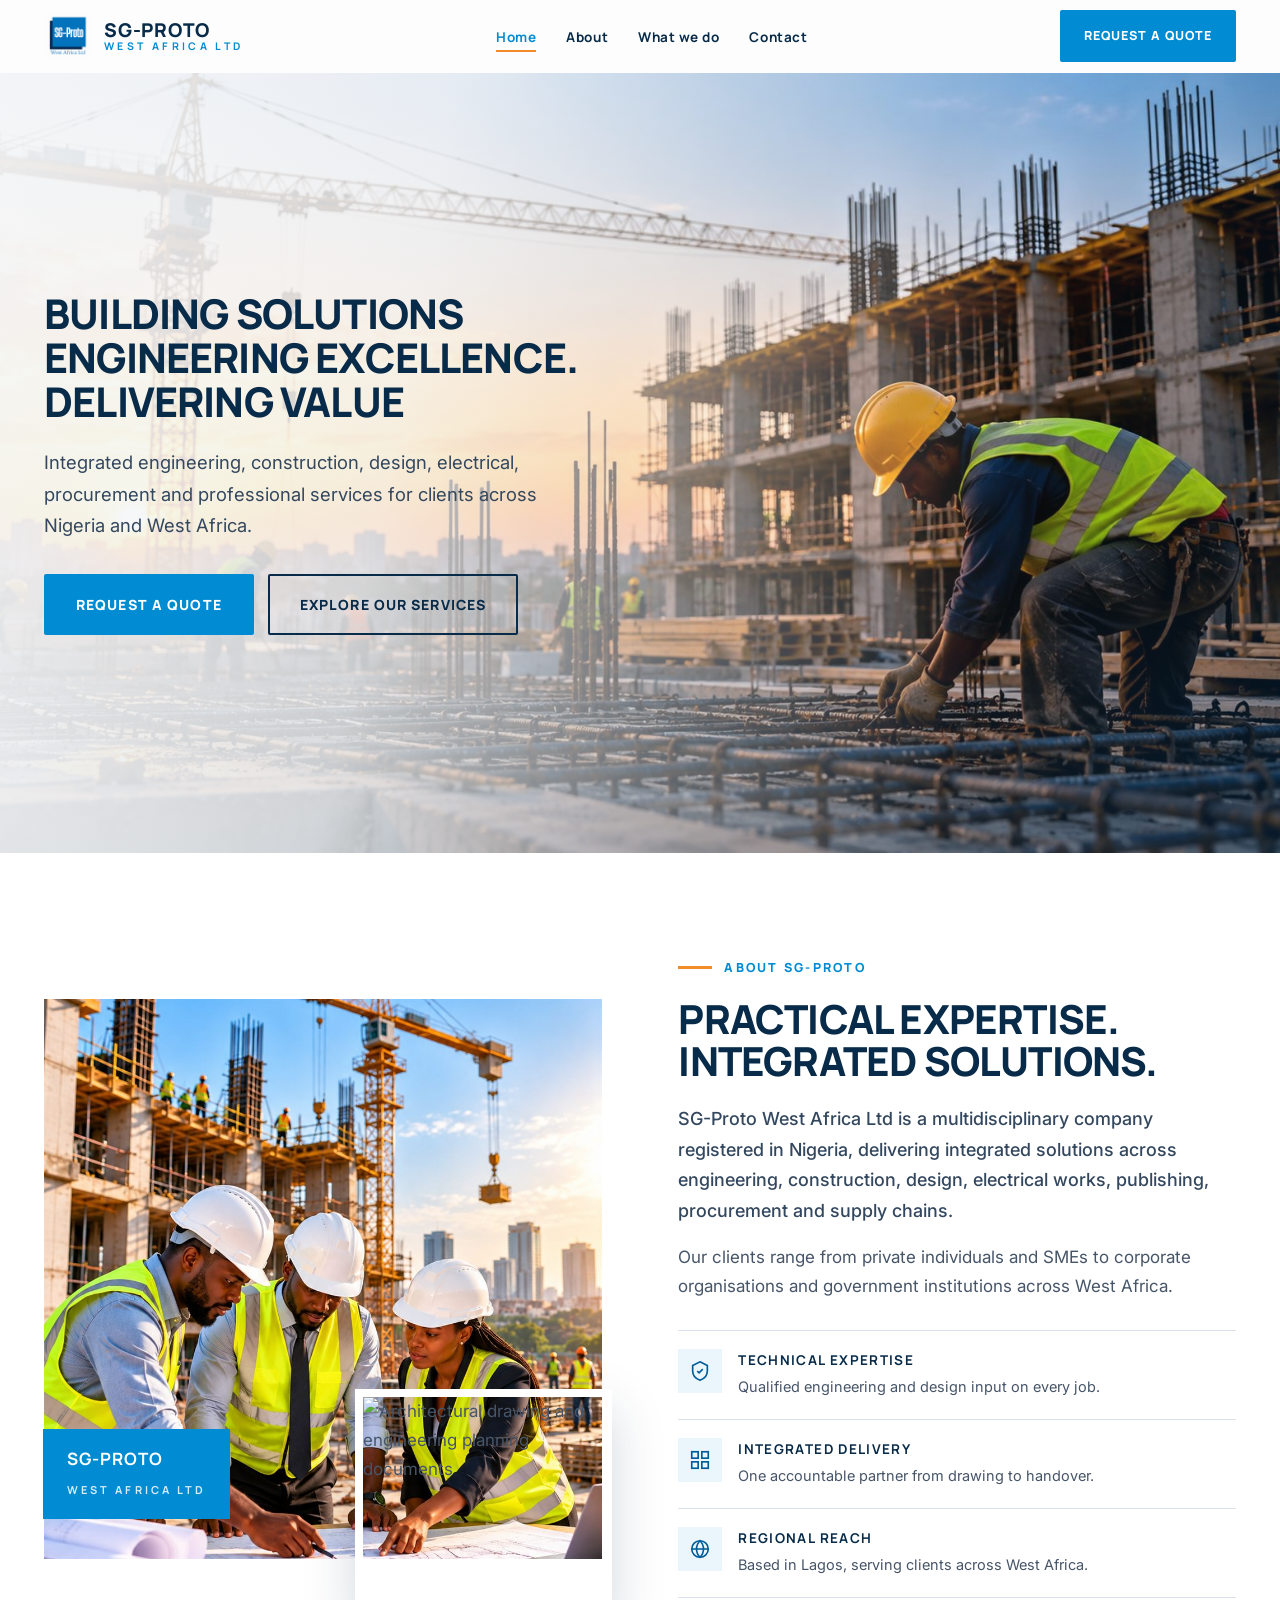
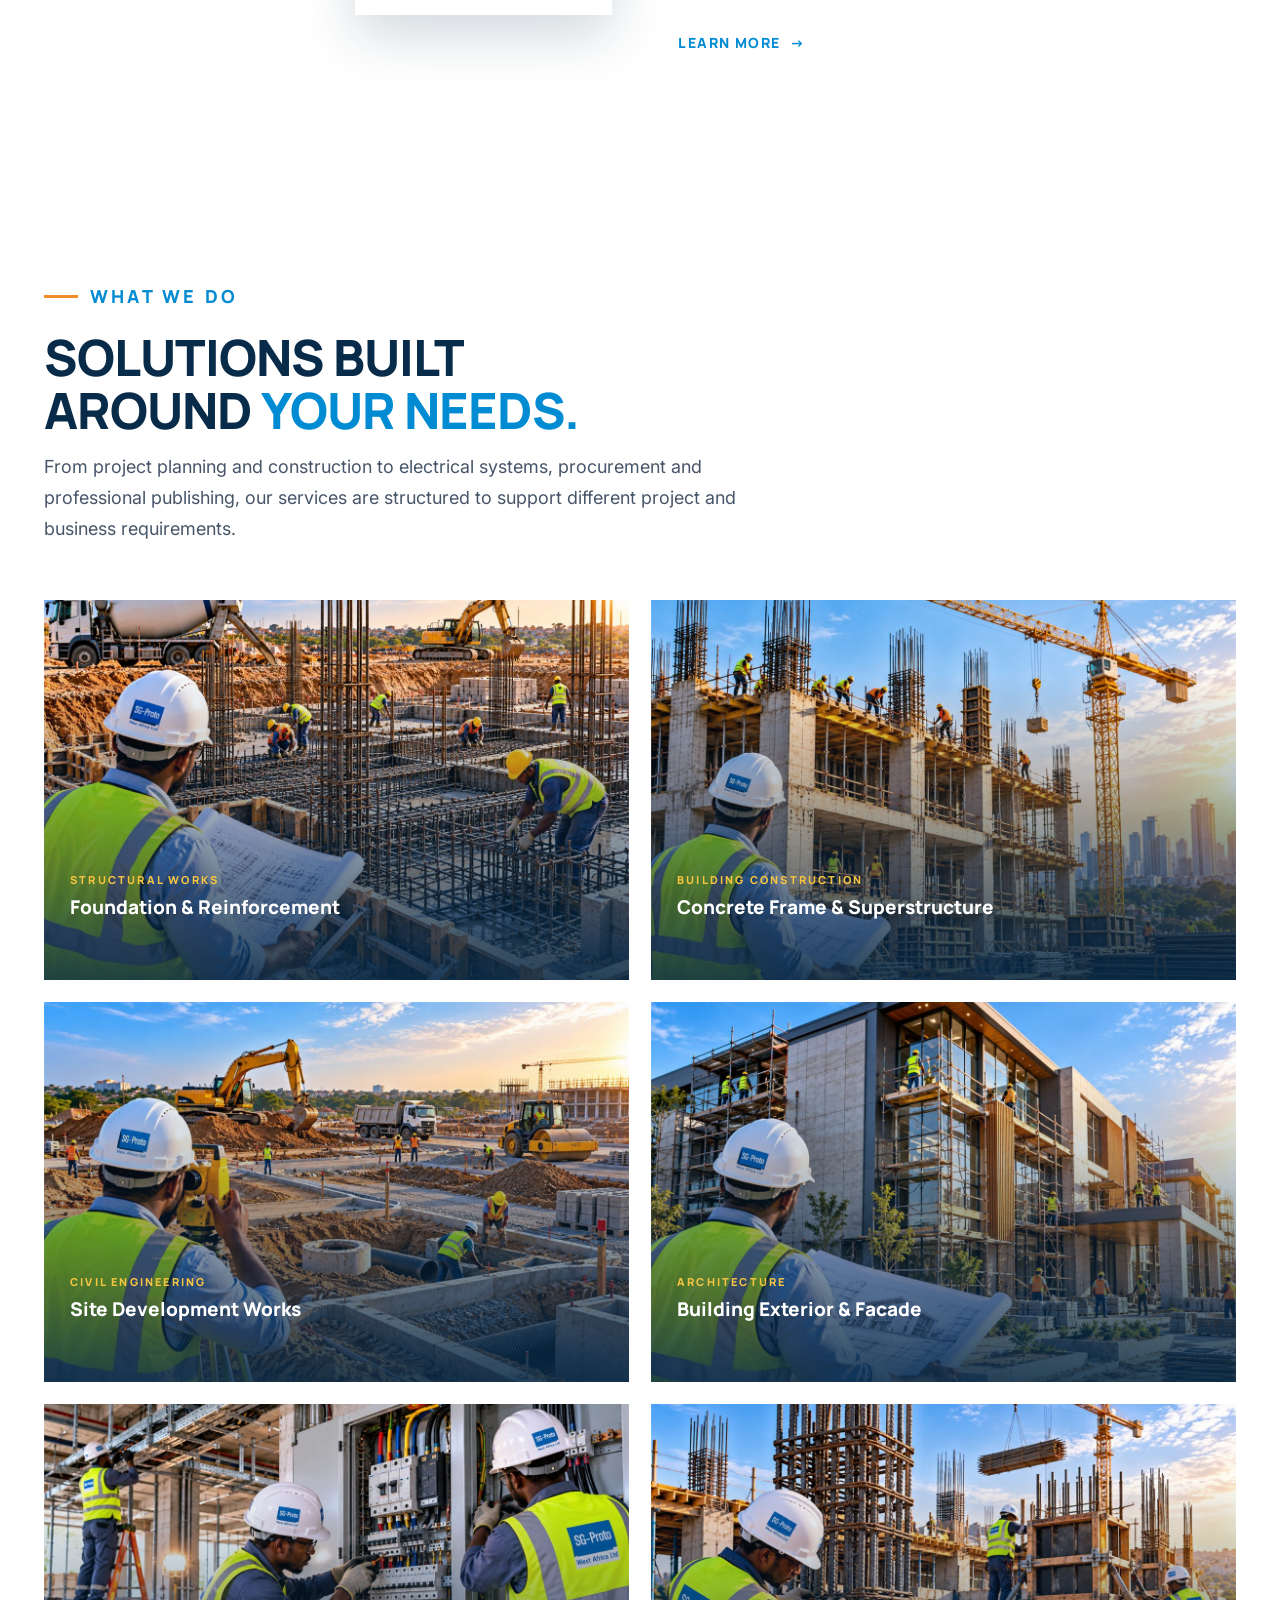
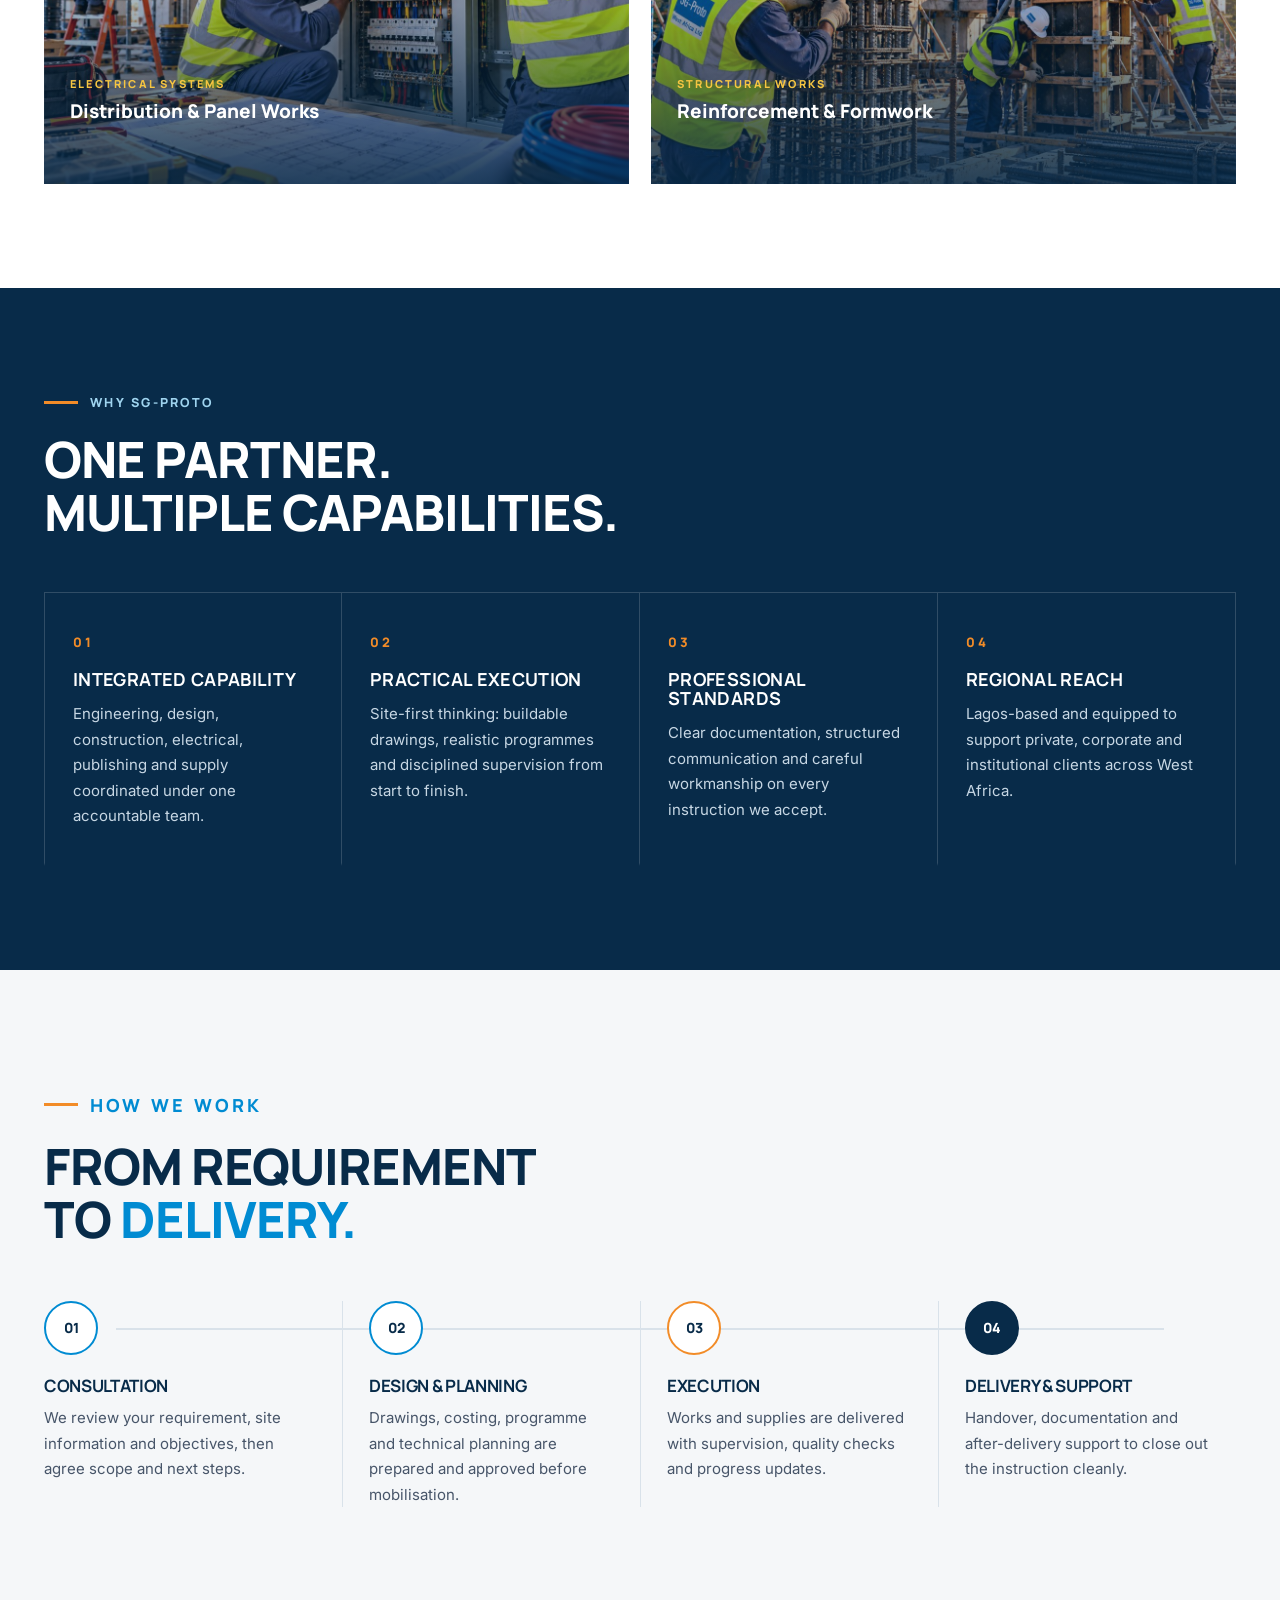
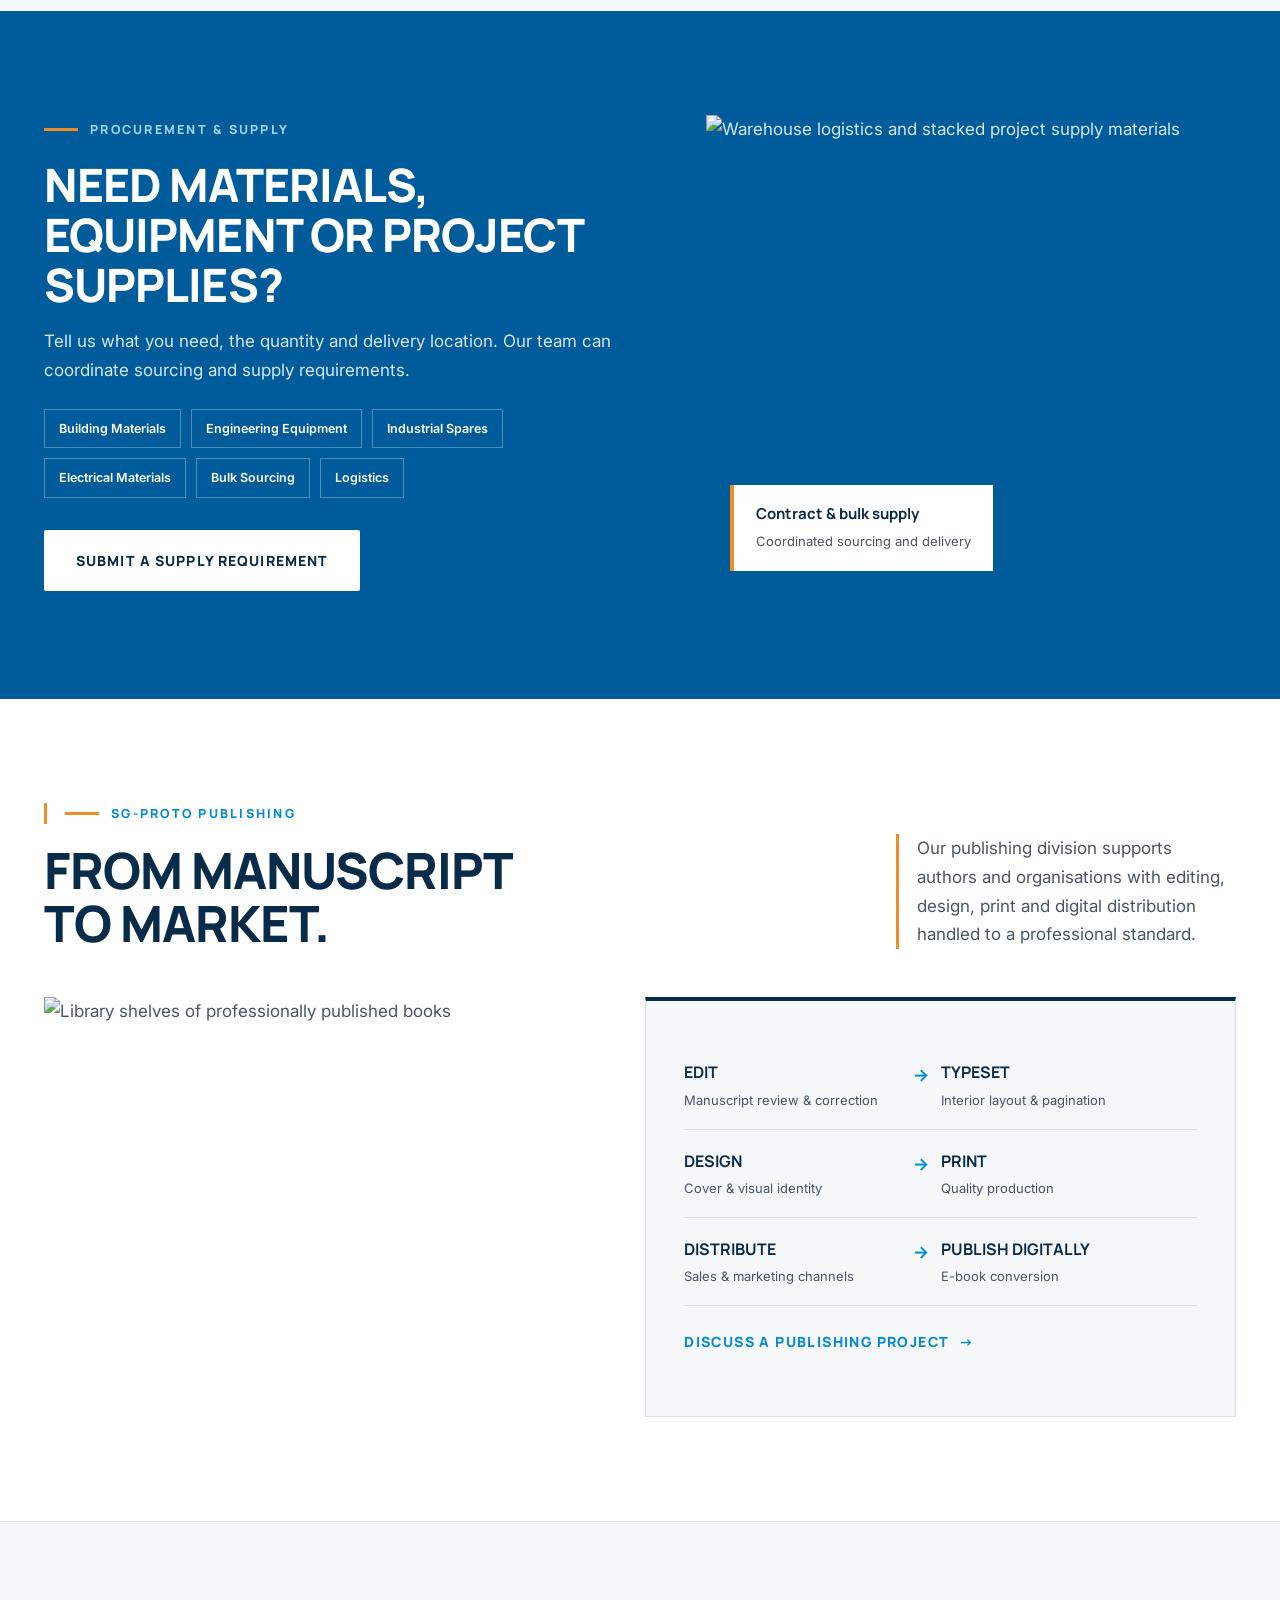
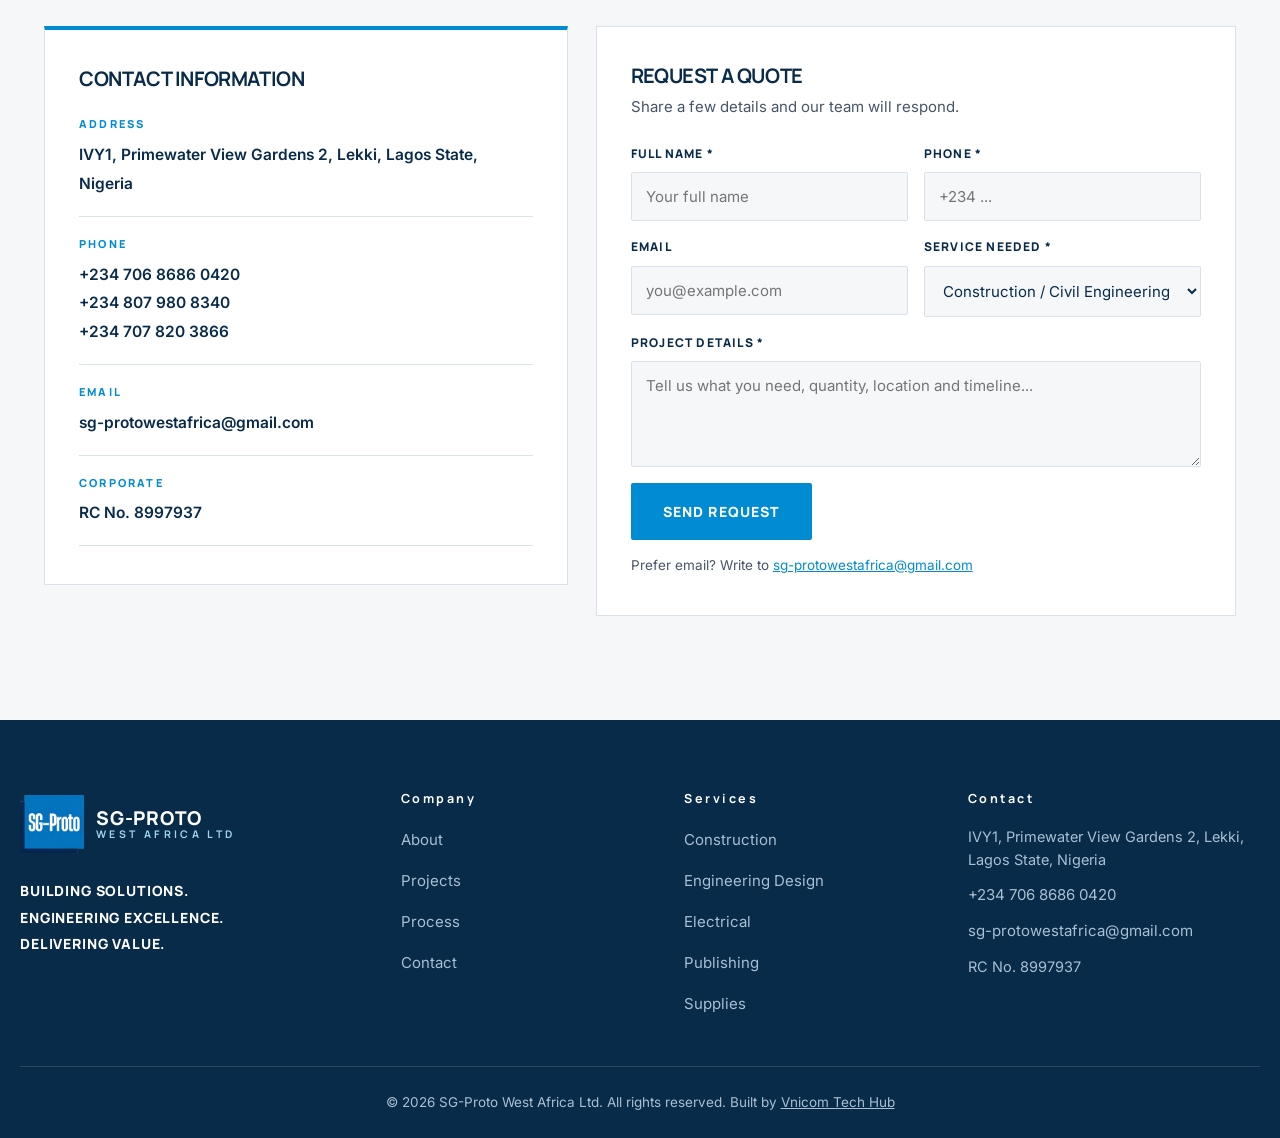
==== index.html @ 67d1aa9d "Initial commit: SG-Proto West Africa Ltd corporate site Static single-page site (HTML/CSS/JS, no bui" ====
<!DOCTYPE html>
<html lang="en">
<head>
<meta charset="UTF-8">
<meta name="viewport" content="width=device-width, initial-scale=1.0">
<title>SG-Proto West Africa Ltd | Engineering, Construction & Procurement</title>
<meta name="description" content="SG-Proto West Africa Ltd — Integrated engineering, construction, design, electrical, procurement and professional services for clients across Nigeria and West Africa.">
<meta name="keywords" content="civil engineering company Lagos, construction company Lagos, building construction Nigeria, engineering services Nigeria, architectural design Lagos, structural design Nigeria, electrical installation Lagos, procurement services Nigeria">
<meta property="og:title" content="SG-Proto West Africa Ltd | Building Solutions. Engineering Excellence.">
<meta property="og:description" content="Integrated engineering, construction, design, electrical, procurement and professional services across Nigeria and West Africa.">
<meta property="og:type" content="website">
<link rel="preload" as="image" href="image/hero.jpg" fetchpriority="high">
<link rel="preconnect" href="https://fonts.googleapis.com">
<link rel="preconnect" href="https://fonts.gstatic.com" crossorigin>
<link href="https://fonts.googleapis.com/css2?family=Manrope:wght@500;600;700;800&family=Inter:wght@400;500;600&display=swap" rel="stylesheet">
<link rel="stylesheet" href="styles.css">
<link rel="icon" type="image/svg+xml" href="data:image/svg+xml,%3Csvg xmlns='http://www.w3.org/2000/svg' viewBox='0 0 32 32'%3E%3Crect width='32' height='32' fill='%23008BD2'/%3E%3Ctext x='16' y='22' font-family='Arial' font-weight='800' font-size='14' fill='white' text-anchor='middle'%3ESG%3C/text%3E%3C/svg%3E">
</head>
<body>
<header class="site-header" id="siteHeader">
<div class="container header-inner">
    <a href="#home" class="brand" aria-label="SG-Proto West Africa Ltd home">
        <span class="brand-mark" aria-hidden="true">
            <img src="image/logo.png" alt="" width="180" height="48">
        </span>

    <span class="brand-text">
        <strong>SG-PROTO</strong>
        <em>WEST AFRICA LTD</em>
    </span>
    </a>

<nav class="main-nav" aria-label="Primary navigation">
    <ul>
        <li><a href="#home" class="nav-link is-active">Home</a></li>
        <li><a href="#about" class="nav-link">About</a></li>
        <!-- <li><a href="#services" class="nav-link">What we do</a></li> -->
        <li><a href="#projects" class="nav-link">What we do</a></li>
        <li><a href="#contact" class="nav-link">Contact</a></li>
    </ul>
</nav>

<div class="header-actions">
    <a href="#contact" class="btn btn-primary btn-sm header-quote" data-open-quote>Request a Quote
    </a>
    <button class="nav-toggle" id="navToggle" aria-expanded="false" aria-controls="mobileMenu" aria-label="Open menu">
        <span></span>
        <span></span>
        <span></span>
    </button>
</div>
    </div>

<div class="mobile-menu" id="mobileMenu" hidden><nav aria-label="Mobile navigation">
    <ul>
        <li><a href="#home">Home</a></li>
        <li><a href="#about">About</a></li>
        <li><a href="#services">Services</a></li>
        <li><a href="#projects">Projects</a></li>
        <li><a href="#process">Our Process</a></li>
        <li><a href="#publishing">Publications</a></li>
        <li><a href="#contact">Contact</a></li>
    </ul>
        <a href="#contact" class="btn btn-primary btn-block" data-open-quote>Request a Quote</a>
    </nav>
</div>
</header>
<main id="main">

<!-- HERO -->
<section class="hero" id="home" aria-label="Introduction">
<div class="hero-media">
<img src="image/hero.jpg" alt="Construction workers in high-visibility vests and hard hats laying steel reinforcement on a concrete slab, with a tower crane and multi-storey concrete frame behind them at sunset" width="1672" height="941" decoding="async" fetchpriority="high">
<div class="hero-overlay" aria-hidden="true"></div>
</div>
<div class="hero-grid">
<div class="hero-content">
<div class="container-narrow">

<h1>BUILDING SOLUTIONS<br>ENGINEERING EXCELLENCE. <br>DELIVERING VALUE</h1>
<p class="lead">Integrated engineering, construction, design, electrical, procurement and professional services for clients across Nigeria and West Africa.</p>
<div class="hero-btns"><a href="#contact" class="btn btn-primary" data-open-quote>Request a Quote</a><a href="#services" class="btn btn-outline">Explore Our Services</a></div>
</div>
    </div>
</div>
</section>
<!-- ABOUT -->
<section class="section about" id="about"><div class="container about-grid">
    <div class="about-media reveal">
        <div class="about-img-main">
            <img src="image/about.jpg" alt="SG-Proto site engineers in high-visibility vests and hard hats reviewing architectural drawings at a construction site, with a tower crane and concrete frame behind them" width="1000" height="1000" loading="lazy" decoding="async"></div>

            <div class="about-badge">
                <strong>SG-PROTO</strong>
                <span>WEST AFRICA LTD</span>
            </div>

            <div class="about-img-sub">
                <img src="https://images.unsplash.com/photo-1503387762-592deb58ef4e?q=80&w=800&auto=format&fit=crop" alt="Architectural drawing and engineering planning documents" loading="lazy"></div>
</div>
<div class="about-copy reveal"><p class="eyebrow"><span class="eyebrow-tick"></span>ABOUT SG-PROTO</p>
<h2>PRACTICAL EXPERTISE.<br>INTEGRATED SOLUTIONS.</h2>
<p class="about-lead">SG-Proto West Africa Ltd is a multidisciplinary company registered in Nigeria, delivering integrated solutions across engineering, construction, design, electrical works, publishing, procurement and supply chains.</p>
<p>Our clients range from private individuals and SMEs to corporate organisations and government institutions across West Africa.</p>
<div class="about-feats">
<div class="feat"><span class="feat-icon" aria-hidden="true">
    <svg viewBox="0 0 24 24" width="22" height="22" fill="none" stroke="currentColor" stroke-width="1.8"><path d="M12 2l8 4v6c0 5-3.5 8.5-8 10-4.5-1.5-8-5-8-10V6l8-4z"/><path d="M9 12l2 2 4-4"/></svg></span><div><strong>Technical Expertise</strong><span>Qualified engineering and design input on every job.</span></div></div>
<div class="feat"><span class="feat-icon" aria-hidden="true"><svg viewBox="0 0 24 24" width="22" height="22" fill="none" stroke="currentColor" stroke-width="1.8"><rect x="3" y="3" width="7" height="7"/><rect x="14" y="3" width="7" height="7"/><rect x="3" y="14" width="7" height="7"/><rect x="14" y="14" width="7" height="7"/></svg></span><div><strong>Integrated Delivery</strong><span>One accountable partner from drawing to handover.</span></div></div>
<div class="feat"><span class="feat-icon" aria-hidden="true"><svg viewBox="0 0 24 24" width="22" height="22" fill="none" stroke="currentColor" stroke-width="1.8"><circle cx="12" cy="12" r="9"/><path d="M3 12h18M12 3c2.5 2.5 3.8 5.6 3.8 9S14.5 18.5 12 21c-2.5-2.5-3.8-5.6-3.8-9S9.5 5.5 12 3z"/></svg></span><div><strong>Regional Reach</strong><span>Based in Lagos, serving clients across West Africa.</span></div></div>
</div>
<a href="#process" class="text-link">Learn more <span aria-hidden="true">&rarr;</span></a>
</div></div></section>
<!-- SERVICES -->
<!-- <section class="section services" id="services"><div class="container">
<div class="sec-head reveal"><p class="eyebrow"><span class="eyebrow-tick"></span>WHAT WE DO</p>
<h2>SOLUTIONS BUILT<br>AROUND <span>YOUR NEEDS.</span></h2>
<p>From project planning and construction to electrical systems, procurement and professional publishing, our services are structured to support different project and business requirements.</p></div>
<div class="svc-grid">
<article class="svc svc-hero reveal"><div class="svc-hero-img"><img src="https://images.unsplash.com/photo-1590725175785-d4d0cdb7f3a5?q=80&w=1400&auto=format&fit=crop" alt="Reinforced foundation and structural concrete works" loading="lazy"><span class="svc-tag">Core Capability</span></div>
<div class="svc-hero-body"><p class="svc-num">01</p><h3>Civil Engineering &amp; Building Construction</h3>
<p>Roadworks, drainage, site development, renovation, remodelling, structural works, soil testing and end-to-end project management.</p>
<ul class="svc-list"><li>Roadworks &amp; Drainage</li><li>Site Development</li><li>Renovation &amp; Remodelling</li><li>Structural Works</li><li>Soil Testing</li><li>Project Management</li></ul>
<a href="#contact" class="text-link" data-open-quote>Discuss a project <span aria-hidden="true">&rarr;</span></a></div></article>
<article class="svc reveal"><p class="svc-num">02</p><h3>Architectural &amp; Engineering Design</h3><p>Architectural drawings, 3D modelling, structural design, BOQs, cost estimation, feasibility studies and supervision.</p><ul class="svc-list"><li>Architectural Drawings</li><li>3D Modelling</li><li>Structural Design &amp; BOQ</li><li>Feasibility &amp; Supervision</li></ul></article>
<article class="svc svc-img reveal"><img src="https://images.unsplash.com/photo-1621905251189-08b45d6a269e?q=80&w=900&auto=format&fit=crop" alt="Electrician installing a distribution panel" loading="lazy"><div class="svc-img-body"><p class="svc-num">03</p><h3>Electrical Installations</h3><p>Residential &amp; commercial wiring, power distribution, panels, maintenance, solar and alternative energy.</p></div></article>
<article class="svc svc-blue reveal"><p class="svc-num">04</p><h3>Book Publishing &amp; Marketing</h3><p>Editing, typesetting, cover design, printing, distribution, marketing and digital / e-book conversion.</p><a href="#publishing" class="text-link light">See publishing <span aria-hidden="true">&rarr;</span></a></article>
<article class="svc reveal"><p class="svc-num">05</p><h3>General Supplies &amp; Merchant Services</h3><p>Building materials, engineering equipment, industrial spares, electrical and office supplies, furniture and bulk contract sourcing with logistics.</p><a href="#supply" class="text-link" data-open-supply>Submit a requirement <span aria-hidden="true">&rarr;</span></a></article>
</div></div></section> -->
<!-- PROJECTS -->
<section class="section projects" id="projects"><div class="container">
<div class="sec-head reveal"><p class="eyebrow"><span class="eyebrow-tick"></span>WHAT WE DO</p>
<h2>SOLUTIONS BUILT<br>AROUND <span>YOUR NEEDS.</span></h2>
<p>From project planning and construction to electrical systems, procurement and professional publishing, our services are structured to support different project and business requirements.</p></div>
<!-- <div class="filters reveal" role="tablist" aria-label="Filter projects">
<button class="filter is-active" data-filter="all" role="tab" aria-selected="true">All</button>
<button class="filter" data-filter="construction" role="tab" aria-selected="false">Construction</button>
<button class="filter" data-filter="civil" role="tab" aria-selected="false">Civil Engineering</button>
<button class="filter" data-filter="structural" role="tab" aria-selected="false">Structural</button>
<button class="filter" data-filter="architecture" role="tab" aria-selected="false">Architecture</button>
<button class="filter" data-filter="electrical" role="tab" aria-selected="false">Electrical</button>
</div> -->
<div class="proj-grid" id="projGrid">
<article class="proj reveal" data-cat="structural construction"><img src="image/foundation.jpg" alt="Foundation reinforcement steel works" width="1200" height="900" loading="lazy" decoding="async"><div class="proj-cap"><span>Structural Works</span><strong>Foundation &amp; Reinforcement</strong><em class="proj-view">View project &rarr;</em></div></article>
<article class="proj reveal" data-cat="construction civil"><img src="image/build.jpg" alt="Tower crane over concrete building frame" width="1200" height="900" loading="lazy" decoding="async"><div class="proj-cap"><span>Building Construction</span><strong>Concrete Frame &amp; Superstructure</strong><em class="proj-view">View project &rarr;</em></div></article>
<article class="proj reveal" data-cat="civil construction"><img src="image/CIVIL.jpg" alt="Engineers reviewing civil works on site" width="1200" height="900" loading="lazy" decoding="async"><div class="proj-cap"><span>Civil Engineering</span><strong>Site Development Works</strong><em class="proj-view">View project &rarr;</em></div></article>
<article class="proj reveal" data-cat="architecture"><img src="image/exterior.jpg" alt="Modern architectural building exterior" width="1200" height="900" loading="lazy" decoding="async"><div class="proj-cap"><span>Architecture</span><strong>Building Exterior &amp; Facade</strong><em class="proj-view">View project &rarr;</em></div></article>
<article class="proj reveal" data-cat="electrical"><img src="image/elect.jpg" alt="Electrical panel installation works" width="1200" height="900" loading="lazy" decoding="async"><div class="proj-cap"><span>Electrical Systems</span><strong>Distribution &amp; Panel Works</strong><em class="proj-view">View project &rarr;</em></div></article>
<article class="proj reveal" data-cat="structural civil"><img src="image/rebar.jpg" alt="Structural steel and formwork detail" width="1200" height="900" loading="lazy" decoding="async"><div class="proj-cap"><span>Structural Works</span><strong>Reinforcement &amp; Formwork</strong><em class="proj-view">View project &rarr;</em></div></article>
</div></div></section>
<!-- FEATURED -->
<!-- <section class="featured" aria-label="Featured project"><img class="featured-bg" src="https://images.unsplash.com/photo-1503387762-592deb58ef4e?q=80&w=2000&auto=format&fit=crop" alt="Featured construction and structural works" loading="lazy">
<div class="featured-shade" aria-hidden="true"></div>
<div class="container featured-inner reveal"><p class="eyebrow on-dark"><span class="eyebrow-tick"></span>FEATURED PROJECT</p>
<h2>CONSTRUCTION &amp;<br>STRUCTURAL WORKS</h2>
<div class="featured-specs"><div><span>Project Type</span><strong>Construction</strong></div><div><span>Service</span><strong>Structural Works</strong></div><div><span>Delivery</span><strong>Design to Handover</strong></div></div>
<a href="#contact" class="btn btn-light" data-open-quote>View Project</a></div>
</section> -->
<!-- WHY -->
<section class="section why"><div class="container"><div class="why-head reveal"><p class="eyebrow on-dark"><span class="eyebrow-tick"></span>WHY SG-PROTO</p><h2>ONE PARTNER.<br>MULTIPLE CAPABILITIES.</h2></div>
<div class="why-grid">
<div class="why-block reveal"><span class="why-num">01</span><h3>Integrated Capability</h3><p>Engineering, design, construction, electrical, publishing and supply coordinated under one accountable team.</p></div>
<div class="why-block reveal"><span class="why-num">02</span><h3>Practical Execution</h3><p>Site-first thinking: buildable drawings, realistic programmes and disciplined supervision from start to finish.</p></div>
<div class="why-block reveal"><span class="why-num">03</span><h3>Professional Standards</h3><p>Clear documentation, structured communication and careful workmanship on every instruction we accept.</p></div>
<div class="why-block reveal"><span class="why-num">04</span><h3>Regional Reach</h3><p>Lagos-based and equipped to support private, corporate and institutional clients across West Africa.</p></div>
</div></div></section>
<!-- PROCESS -->
<section class="section process" id="process"><div class="container">
<div class="sec-head reveal"><p class="eyebrow"><span class="eyebrow-tick"></span>HOW WE WORK</p><h2>FROM REQUIREMENT<br>TO <span>DELIVERY.</span></h2></div>
<ol class="steps">
<li class="step reveal"><span class="step-dot">01</span><div><h3>Consultation</h3><p>We review your requirement, site information and objectives, then agree scope and next steps.</p></div></li>
<li class="step reveal"><span class="step-dot">02</span><div><h3>Design &amp; Planning</h3><p>Drawings, costing, programme and technical planning are prepared and approved before mobilisation.</p></div></li>
<li class="step reveal"><span class="step-dot">03</span><div><h3>Execution</h3><p>Works and supplies are delivered with supervision, quality checks and progress updates.</p></div></li>
<li class="step reveal"><span class="step-dot">04</span><div><h3>Delivery &amp; Support</h3><p>Handover, documentation and after-delivery support to close out the instruction cleanly.</p></div></li>
</ol></div></section>
<!-- SUPPLY -->
<section class="section supply" id="supply"><div class="container supply-grid">
<div class="supply-copy reveal"><p class="eyebrow on-dark"><span class="eyebrow-tick"></span>PROCUREMENT &amp; SUPPLY</p>
<h2>NEED MATERIALS, EQUIPMENT OR PROJECT SUPPLIES?</h2>
<p>Tell us what you need, the quantity and delivery location. Our team can coordinate sourcing and supply requirements.</p>
<ul class="supply-tags"><li>Building Materials</li><li>Engineering Equipment</li><li>Industrial Spares</li><li>Electrical Materials</li><li>Bulk Sourcing</li><li>Logistics</li></ul>
<a href="#contact" class="btn btn-light" data-open-supply>Submit a Supply Requirement</a></div>
<div class="supply-media reveal"><img src="https://images.unsplash.com/photo-1586528116311-ad8dd3c8310d?q=80&w=1000&auto=format&fit=crop" alt="Warehouse logistics and stacked project supply materials" loading="lazy"><div class="supply-note"><strong>Contract &amp; bulk supply</strong><span>Coordinated sourcing and delivery</span></div></div>
</div></section>
<!-- PUBLISHING -->
<section class="section publishing" id="publishing"><div class="container">
<div class="pub-head reveal"><div><p class="eyebrow"><span class="eyebrow-tick"></span>SG-PROTO PUBLISHING</p><h2>FROM MANUSCRIPT<br>TO MARKET.</h2></div>
<p>Our publishing division supports authors and organisations with editing, design, print and digital distribution handled to a professional standard.</p></div>
<div class="pub-grid">
<div class="pub-media reveal"><img src="https://images.unsplash.com/photo-1481627834876-b7833e8f5570?q=80&w=1000&auto=format&fit=crop" alt="Library shelves of professionally published books" loading="lazy"></div>
<div class="pub-flow reveal"><ol>
<li><strong>Edit</strong><span>Manuscript review &amp; correction</span></li>
<li><strong>Typeset</strong><span>Interior layout &amp; pagination</span></li>
<li><strong>Design</strong><span>Cover &amp; visual identity</span></li>
<li><strong>Print</strong><span>Quality production</span></li>
<li><strong>Distribute</strong><span>Sales &amp; marketing channels</span></li>
<li><strong>Publish Digitally</strong><span>E-book conversion</span></li>
</ol>
<a href="#contact" class="text-link" data-open-quote>Discuss a publishing project <span aria-hidden="true">&rarr;</span></a></div>
</div></div></section>
<!-- CTA + CONTACT -->
<section class="section contact" id="contact"><div class="container">
<!-- <div class="cta-panel reveal"><p class="eyebrow"><span class="eyebrow-tick"></span>START THE CONVERSATION</p>
<h2>HAVE A PROJECT<br>IN MIND?</h2>
<p>Let&rsquo;s discuss your requirements and identify the right solution.</p>
<div class="hero-btns"><a href="#quoteForm" class="btn btn-primary" data-open-quote>Request a Quote</a><a href="tel:+23470686860420" class="btn btn-outline">Talk to Us</a></div></div> -->
<div class="contact-grid">
<div class="contact-info reveal"><h3>Contact Information</h3>
<div class="ci"><span>Address</span><strong>IVY1, Primewater View Gardens 2, Lekki, Lagos State, Nigeria</strong></div>
<div class="ci"><span>Phone</span><strong><a href="tel:+23470686860420">+234 706 8686 0420</a><br><a href="tel:+2348079808340">+234 807 980 8340</a><br><a href="tel:+2347078203866">+234 707 820 3866</a></strong></div>
<div class="ci"><span>Email</span><strong><a href="mailto:sg-protowestafrica@gmail.com">sg-protowestafrica@gmail.com</a></strong></div>
<div class="ci"><span>Corporate</span><strong>RC No. 8997937</strong></div>
</div>
<form class="quote-form reveal" id="quoteForm" novalidate>
<h3 id="formTitle">Request a Quote</h3>
<p class="form-sub" id="formSub">Share a few details and our team will respond.</p>
<div class="frow"><div class="field"><label for="fName">Full name *</label><input id="fName" name="name" type="text" autocomplete="name" required placeholder="Your full name"></div>
<div class="field"><label for="fPhone">Phone *</label><input id="fPhone" name="phone" type="tel" autocomplete="tel" required placeholder="+234 ..."></div></div>
<div class="frow"><div class="field"><label for="fEmail">Email</label><input id="fEmail" name="email" type="email" autocomplete="email" placeholder="you@example.com"></div>
<div class="field"><label for="fService">Service needed *</label><select id="fService" name="service" required><option value="Construction / Civil Engineering">Construction / Civil Engineering</option><option value="Architectural & Engineering Design">Architectural &amp; Engineering Design</option><option value="Electrical Installation">Electrical Installation</option><option value="Book Publishing">Book Publishing</option><option value="General Supplies">General Supplies / Procurement</option><option value="Other">Other</option></select></div></div>
<div class="field"><label for="fMsg">Project details *</label><textarea id="fMsg" name="message" rows="4" required placeholder="Tell us what you need, quantity, location and timeline..."></textarea></div>
<p class="form-error" id="formError" role="alert" hidden>Please complete the required fields.</p>
<button type="submit" class="btn btn-primary btn-block">Send Request</button>
<p class="form-ok" id="formOk" role="status" hidden>Thank you. Your request has been prepared &mdash; your email app will open to send it to our team.</p>
<p class="form-note">Prefer email? Write to <a href="mailto:sg-protowestafrica@gmail.com">sg-protowestafrica@gmail.com</a></p>
</form>
</div></div></section>
</main>
<!-- FOOTER -->
<footer class="footer"><div class="container footer-grid">
<div class="f-brand"><a href="#home" class="brand brand-light" aria-label="SG-Proto West Africa Ltd home"><span class="brand-mark"><img src="image/logo-footer.png" alt="SG-Proto West Africa Ltd logo" width="64" height="64" loading="lazy" decoding="async"></span><span class="brand-text"><strong>SG-PROTO</strong><em>WEST AFRICA LTD</em></span></a>
<p class="f-tag">BUILDING SOLUTIONS.<br>ENGINEERING EXCELLENCE.<br>DELIVERING VALUE.</p></div>
<nav class="f-col" aria-label="Company"><h4>Company</h4><ul><li><a href="#about">About</a></li><li><a href="#projects">Projects</a></li><li><a href="#process">Process</a></li><li><a href="#contact">Contact</a></li></ul></nav>
<nav class="f-col" aria-label="Services"><h4>Services</h4><ul><li><a href="#services">Construction</a></li><li><a href="#services">Engineering Design</a></li><li><a href="#services">Electrical</a></li><li><a href="#publishing">Publishing</a></li><li><a href="#supply">Supplies</a></li></ul></nav>
<div class="f-col"><h4>Contact</h4><ul class="f-contact"><li>IVY1, Primewater View Gardens 2, Lekki, Lagos State, Nigeria</li><li><a href="tel:+23470686860420">+234 706 8686 0420</a></li><li><a href="mailto:sg-protowestafrica@gmail.com">sg-protowestafrica@gmail.com</a></li><li>RC No. 8997937</li></ul></div>
</div>
<div class="container footer-bottom"><p>&copy; <span id="year">2026</span> SG-Proto West Africa Ltd. All rights reserved. Built by <a href="https://www.vnicomhub.com" target="_blank" rel="noopener">Vnicom Tech Hub</a></p>
</footer>
<button class="to-top" id="toTop" aria-label="Back to top">&uarr;</button>
<script src="script.js" defer></script>
</body>
</html>
---- styles.css ----
:root{
    --blue:#008BD2;
    --deep:#005B9A;
    --navy:#082B49;
    --white:#fff;
    --soft:#F5F7F9;
    --light-blue:#EAF6FC;
    --body:#475569;
    --border:#D9E2EA;
    --orange:#F28C28;
    --yellow:#F5C542;
    --font-h:'Manrope',system-ui,sans-serif;--font-b:'Inter',system-ui,sans-serif;--max:1240px;--pad:24px}

*{
    box-sizing:
    border-box;
    margin:0;
    padding:0}

html{
    scroll-behavior:smooth;
    scroll-padding-top:96px
}

body{
    font-family:var(--font-b);
    color:var(--body);
    font-size:17px;
    line-height:1.7;
    background:var(--white);
    -webkit-font-smoothing:antialiased;overflow-x:hidden
}

h1,h2,h3,h4{
    font-family:var(--font-h);
    color:var(--navy);
    line-height:1.05;
    letter-spacing:-.02em
}

img{
    max-width:100%;
    display:block
}

a{
    color:inherit
}

.container{
    max-width:var(--max);
    margin:0 auto;
    padding-left:var(--pad);
    padding-right:var(--pad)
}

.skip-link{
    position:absolute;
    left:-9999px;
    top:0;
    background:var(--navy);
    color:#fff;
    padding:10px 16px;
    z-index:200}

.skip-link:focus{
    left:8px;
    top:8px}


:focus-visible{
    outline:3px solid var(--orange);
    outline-offset:2px}

.eyebrow{
    font-family:var(--font-h);
    font-weight:800;
    font-size:12.5px;
    letter-spacing:.18em;
    color:var(--blue);
    display:flex;
    align-items:center;
    gap:12px;
    margin-bottom:20px}

.eyebrow-tick{
    width:34px;
    height:3px;
    background:var(--orange);
    display:inline-block}

.eyebrow.on-dark{
    color:#9fd4ef}

.section{
    padding:104px 0}

.sec-head{
    max-width:760px;
    margin-bottom:56px}

.sec-head h2{
    font-size:clamp(32px,4.2vw,50px);
    font-weight:800;
    text-transform:uppercase}

.sec-head h2 span{
    color:var(--blue)}

.sec-head p{
    margin-top:16px;
    font-size:18px}

.btn{
    display:inline-flex;
    align-items:center;
    gap:10px;
    font-family:var(--font-h);
    font-weight:800;
    font-size:14px;
    letter-spacing:.08em;
    text-transform:uppercase;
    text-decoration:none;
    padding:17px 30px;
    border:2px solid transparent;
    cursor:pointer;
    transition:all .3s ease;
    border-radius:2px}

.btn-primary{background:var(--blue);color:#fff;border-color:var(--blue)}
.btn-primary:hover{background:var(--deep);border-color:var(--deep);transform:translateY(-1px)}
.btn-outline{border-color:var(--navy);color:var(--navy);background:transparent}
.btn-outline:hover{background:var(--navy);color:#fff}
.btn-light{background:#fff;color:var(--navy)}
.btn-light:hover{background:var(--orange);color:#fff;border-color:var(--orange)}
.btn-ghost-light{border-color:rgba(255,255,255,.5);color:#fff}
.btn-ghost-light:hover{border-color:#fff;background:rgba(255,255,255,.1)}
.btn-sm{padding:13px 22px;font-size:12.5px}
/*TOPBAR*/
.topbar{background:var(--navy);color:#c7d7e4;font-size:12.5px;letter-spacing:.02em}
.topbar-inner{display:flex;align-items:center;justify-content:center;gap:14px;padding-top:8px;padding-bottom:8px;flex-wrap:wrap}
.topbar a{color:#fff;text-decoration:none}.topbar a:hover{color:var(--yellow)}
.topbar-div{width:1px;height:12px;background:rgba(255,255,255,.25)}
/*HEADER*/
.site-header{position:sticky;top:0;z-index:100;background:#FDFDFD;border-bottom:1px solid transparent;transition:all .3s ease}
.site-header.is-scrolled{border-bottom-color:var(--border);box-shadow:0 6px 24px rgba(8,43,73,.08)}
.header-inner{display:flex;align-items:center;justify-content:space-between;gap:24px;padding-top:10px;padding-bottom:10px;min-height:72px;overflow:hidden}
.brand{display:flex;align-items:center;gap:12px;text-decoration:none;min-width:0;flex-shrink:1}
.brand-mark{display:inline-flex;align-items:center;flex-shrink:0;max-width:min(220px,42vw)}
.brand-mark img{width:100%;max-width:180px;height:48px;object-fit:contain;object-position:left center}
.brand-text{display:flex;flex-direction:column;line-height:1.1}
.brand-text strong{font-family:var(--font-h);font-weight:800;color:var(--navy);font-size:19px;letter-spacing:.04em}
.brand-text em{font-style:normal;font-family:var(--font-h);font-weight:700;font-size:10.5px;letter-spacing:.32em;color:var(--blue)}
.main-nav ul{display:flex;gap:30px;list-style:none}
.nav-link{position:relative;text-decoration:none;font-family:var(--font-h);font-weight:700;font-size:13.5px;letter-spacing:.04em;color:var(--navy);padding:6px 0}
.nav-link::after{content:"";position:absolute;left:0;bottom:0;height:2px;width:0;background:var(--orange);transition:width .3s ease}
.nav-link:hover::after,.nav-link.is-active::after{width:100%}
.nav-link.is-active{color:var(--blue)}
.header-actions{display:flex;align-items:center;gap:14px}
.nav-toggle{display:none;flex-direction:column;gap:5px;background:none;border:1px solid var(--border);padding:10px;cursor:pointer;border-radius:2px}
.nav-toggle span{width:22px;height:2px;background:var(--navy);display:block}
.mobile-menu{border-top:1px solid var(--border);background:#FDFDFD;padding:8px 24px 24px}
.mobile-menu ul{list-style:none}
.mobile-menu a:not(.btn){display:block;padding:13px 0;border-bottom:1px solid var(--border);text-decoration:none;font-family:var(--font-h);font-weight:700;color:var(--navy)}
/*HERO*/
.hero{background:var(--soft);position:relative;overflow:hidden}
.hero-grid{position:relative;z-index:1;display:grid;grid-template-columns:1fr;min-height:calc(100vh - 120px)}
.hero-content{position:relative;display:flex;align-items:center;padding:88px 0}
/*hero copy: block aligns to the same left edge as .container, text stays left-aligned*/
.container-narrow{max-width:var(--max);margin:0 auto;padding:0 var(--pad);width:100%}
.container-narrow > *{max-width:620px}
/*headline gets a wider measure so "with ENGINEERING EXCELLENCE." stays on one line*/
.hero h1{max-width:860px;font-size:clamp(30px,3.2vw,46px);font-weight:800;text-transform:uppercase;line-height:1.08}
.h1-blue{color:var(--blue)}
.h1-with{display:inline-flex;align-items:center;gap:16px;font-size:.42em;font-weight:700;letter-spacing:.34em;text-transform:lowercase;color:var(--body);margin:10px 0 10px}
.h1-with-rule{display:inline-block;width:56px;height:2px;background:var(--orange)}
.hero .lead{margin:24px 0 32px;font-size:18.5px;color:#33475e;max-width:520px}
.hero-btns{display:flex;gap:14px;flex-wrap:wrap}
.hero-meta{display:flex;gap:36px;margin-top:48px;padding-top:28px;border-top:1px solid var(--border)}
.hero-meta-item{display:flex;flex-direction:column}
.hero-meta-item strong{font-family:var(--font-h);color:var(--navy);font-size:15px}
.hero-meta-item span{font-size:13.5px;color:#64748b}
.hero-media{position:absolute;inset:0;z-index:0;overflow:hidden;min-height:0}
.hero-media img{position:absolute;inset:0;width:100%;height:100%;object-fit:cover;object-position:72% center}
.hero-overlay{position:absolute;inset:0;background:linear-gradient(100deg,rgba(245,247,249,.95) 0%,rgba(245,247,249,.82) 32%,rgba(245,247,249,.38) 56%,rgba(245,247,249,.04) 76%,rgba(8,43,73,.3) 100%),linear-gradient(0deg,rgba(8,43,73,.42) 0%,transparent 42%)}
.hero-frame{position:absolute;inset:22px;display:flex;justify-content:space-between;pointer-events:none;color:rgba(255,255,255,.7);font-size:22px;font-weight:300}
.hero-frame span:nth-child(2){align-self:flex-start}.hero-frame span:nth-child(3){align-self:flex-end}.hero-frame span:nth-child(4){align-self:flex-end}
.hero-card{position:absolute;left:32px;bottom:32px;background:rgba(8,43,73,.92);backdrop-filter:blur(6px);color:#fff;padding:26px 28px;min-width:280px;border-left:4px solid var(--orange)}
.hero-card-kicker{font-family:var(--font-h);font-size:11.5px;font-weight:800;letter-spacing:.18em;color:var(--yellow);margin-bottom:14px}
.hero-card ul{list-style:none;display:grid;gap:9px;margin-bottom:16px}
.hero-card li{position:relative;padding-left:22px;font-family:var(--font-h);font-weight:700;font-size:14.5px;letter-spacing:.03em}
.hero-card li::before{content:"";position:absolute;left:0;top:9px;width:10px;height:2px;background:var(--blue)}
.hero-card-foot{display:flex;align-items:center;gap:10px;font-size:12.5px;color:#b9cede;border-top:1px solid rgba(255,255,255,.15);padding-top:14px}
.pulse{width:8px;height:8px;border-radius:50%;background:#4ade80;box-shadow:0 0 0 4px rgba(74,222,128,.2)}
/*STRIP*/
.strip{background:var(--navy);border-top:3px solid var(--orange)}
.strip-grid{display:grid;grid-template-columns:repeat(5,1fr)}
.strip-item{padding:26px 24px;border-left:1px solid rgba(255,255,255,.14);display:flex;flex-direction:column;gap:6px}
.strip-item:last-child{border-right:1px solid rgba(255,255,255,.14)}
.strip-num{font-family:var(--font-h);font-weight:800;color:var(--orange);font-size:13px;letter-spacing:.15em}
.strip-label{font-family:var(--font-h);font-weight:800;color:#fff;font-size:13.5px;letter-spacing:.06em;text-transform:uppercase;line-height:1.4}
/*ABOUT*/
.about{background:#fff}
.about-grid{display:grid;grid-template-columns:1fr 1fr;gap:clamp(40px,6vw,90px);align-items:center}
.about-media{position:relative;padding-bottom:56px}
.about-img-main{overflow:hidden}
.about-img-main img{width:100%;height:560px;object-fit:cover;transition:transform .5s ease}
.about-media:hover .about-img-main img{transform:scale(1.03)}
.about-badge{position:absolute;left:-1px;bottom:96px;background:var(--blue);color:#fff;padding:16px 24px;font-family:var(--font-h)}
.about-badge strong{display:block;font-size:17px;letter-spacing:.06em}
.about-badge span{font-size:11px;letter-spacing:.28em;font-weight:700;color:#d6ecf8}
.about-img-sub{position:absolute;right:-10px;bottom:0;width:46%;border:8px solid #fff;box-shadow:0 20px 50px rgba(8,43,73,.18)}
.about-img-sub img{height:210px;width:100%;object-fit:cover}
.about-copy h2{font-size:clamp(23px,3.4vw,40px);font-weight:800;text-transform:uppercase;margin-bottom:22px}
.about-lead{font-size:18px;color:#33475e;font-weight:500}
.about-copy p+p{margin-top:16px}
.about-feats{display:grid;grid-template-columns:1fr;gap:0;margin:30px 0;border-top:1px solid var(--border)}
.feat{display:flex;gap:16px;padding:18px 0;border-bottom:1px solid var(--border)}
.feat-icon{flex:0 0 44px;width:44px;height:44px;background:var(--light-blue);color:var(--deep);display:flex;align-items:center;justify-content:center}
.feat strong{display:block;font-family:var(--font-h);color:var(--navy);font-size:13.5px;letter-spacing:.1em;text-transform:uppercase}
.feat span:last-child{font-size:14.5px}
.text-link{font-family:var(--font-h);font-weight:800;font-size:14px;letter-spacing:.1em;text-transform:uppercase;color:var(--blue);text-decoration:none;display:inline-flex;gap:10px;align-items:center}
.text-link:hover{color:var(--navy)}.text-link span{transition:transform .3s}.text-link:hover span{transform:translateX(6px)}
.reveal{opacity:0;transform:translateY(28px);transition:opacity .6s ease,transform .6s ease}
.reveal.visible{opacity:1;transform:none}
/*SERVICES*/
.services{background:var(--soft);border-top:1px solid var(--border)}
.svc-grid{display:grid;grid-template-columns:repeat(6,1fr);gap:22px}
.svc{background:#fff;border:1px solid var(--border);padding:34px 30px;display:flex;flex-direction:column;gap:14px;transition:border-color .3s,transform .3s,box-shadow .3s;position:relative}
.svc:hover{border-color:var(--blue);transform:translateY(-4px);box-shadow:0 18px 40px rgba(8,43,73,.1)}
.svc:nth-child(2),.svc:nth-child(3),.svc:nth-child(4),.svc:nth-child(5){grid-column:span 3}
.svc-hero{grid-column:1/-1;display:grid;grid-template-columns:1.1fr 1fr;padding:0;overflow:hidden}
.svc-hero-img{position:relative;min-height:380px;overflow:hidden}
.svc-hero-img img{position:absolute;inset:0;width:100%;height:100%;object-fit:cover;transition:transform .5s ease}
.svc-hero:hover .svc-hero-img img{transform:scale(1.03)}
.svc-tag{position:absolute;top:22px;left:22px;background:var(--orange);color:#fff;font-family:var(--font-h);font-weight:800;font-size:11px;letter-spacing:.16em;padding:8px 14px;text-transform:uppercase}
.svc-hero-body{padding:44px 42px;display:flex;flex-direction:column;gap:14px;border-left:4px solid var(--blue)}
.svc-num{font-family:var(--font-h);font-weight:800;color:var(--orange);font-size:13px;letter-spacing:.2em}
.svc h3{font-size:23px;font-weight:800;line-height:1.2}
.svc-hero-body h3{font-size:clamp(24px,2.6vw,32px)}
.svc p{font-size:15.5px}
.svc-list{list-style:none;display:flex;flex-wrap:wrap;gap:8px;margin:4px 0 8px}
.svc-list li{font-size:12.5px;font-weight:600;background:var(--soft);border:1px solid var(--border);padding:6px 12px;color:var(--navy)}
.svc-img{padding:0;overflow:hidden}
.svc-img img{height:230px;width:100%;object-fit:cover;transition:transform .5s ease}
.svc-img:hover img{transform:scale(1.03)}
.svc-img-body{padding:28px;display:flex;flex-direction:column;gap:12px}
.svc-blue{background:var(--navy);border-color:var(--navy);color:#c7d7e4}
.svc-blue h3{color:#fff}.svc-blue .text-link.light{color:var(--yellow)}
/*PROJECTS*/
.projects{
    background:#fff}

    .proj-head{
        display:flex;
        justify-content:space-between;
        align-items:flex-end;
        gap:32px;
        margin-bottom:34px}

.proj-head h2{
    font-size:clamp(32px,4vw,50px);
    font-weight:800;
    text-transform:uppercase}

.proj-sub{
    max-width:320px;
    font-size:16px;
    border-left:3px solid var(--orange);
    padding-left:18px}

.filters{display:flex;
    gap:10px;
    flex-wrap:wrap;
    margin-bottom:36px}

.filter{
    font-family:var(--font-h);
    font-weight:700;
    font-size:12.5px;
    letter-spacing:.08em;
    text-transform:uppercase;
    padding:11px 20px;
    border:1px solid var(--border);
    background:#fff;
    color:var(--navy);
    cursor:pointer;
    transition:all .3s;
    border-radius:2px}

.filter:hover{
    border-color:var(--blue);
    color:var(--blue)}

.filter.is-active{
    background:var(--navy);
    border-color:var(--navy);
    color:#fff}

.proj-grid{
    display:grid;
    grid-template-columns:repeat(2,1fr);
    gap:22px}

.proj{
    position:relative;
    overflow:hidden;
    min-height:380px;
    display:flex;
    align-items:flex-end;
    cursor:pointer;
    background:var(--navy)}

/* .proj:nth-child(1){
    grid-row:span 2;
    min-height:520px} */

.proj img{
    position:absolute;
    inset:0;
    width:100%;
    height:100%;
    object-fit:cover;
    transition:transform .5s ease,opacity .4s}

.proj:hover img{
    transform:scale(1.03)}

.proj::after{
    content:"";
    position:absolute;
    inset:0;
    background:linear-gradient(0deg,rgba(8,43,73,.88) 0%,rgba(8,43,73,.25) 55%,transparent 80%)}

.proj-cap{
    position:relative;
    z-index:2;
    padding:26px;
    color:#fff;
    display:flex;
    flex-direction:column;
    gap:6px;width:100%}

.proj-cap span{
    font-family:var(--font-h);
    font-size:11px;
    font-weight:800;
    letter-spacing:.2em;
    text-transform:uppercase;
    color:var(--yellow)}

.proj-cap strong{font-family:var(--font-h);
    font-size:19px;
    font-weight:800;
    line-height:1.25}

.proj-view{
    font-style:normal;
    font-family:var(--font-h);
    font-size:12px;
    font-weight:800;
    letter-spacing:.12em;
    text-transform:uppercase;
    color:#fff;
    margin-top:8px;
    display:inline-flex;
    gap:8px;
    opacity:0;
    transform:translateX(-8px);
    transition:all .35s ease}
    
.proj:hover 
.proj-view{
    opacity:1;
    transform:none}

.proj.hidden{
    display:none}

/*FEATURED*/
.featured{position:relative;min-height:560px;display:flex;align-items:center;overflow:hidden;background:var(--navy)}
.featured-bg{position:absolute;inset:0;width:100%;height:100%;object-fit:cover}
.featured-shade{position:absolute;inset:0;background:linear-gradient(90deg,rgba(8,43,73,.94) 20%,rgba(8,43,73,.65) 50%,rgba(8,43,73,.25) 100%)}
.featured-inner{position:relative;z-index:2;padding-top:90px;padding-bottom:90px}
.featured-inner h2{color:#fff;font-size:clamp(34px,4.4vw,58px);font-weight:800;text-transform:uppercase;margin-bottom:30px}
.featured-specs{display:flex;gap:0;margin-bottom:36px;border-top:1px solid rgba(255,255,255,.2);border-bottom:1px solid rgba(255,255,255,.2);max-width:640px}
.featured-specs div{padding:18px 34px 18px 0;margin-right:34px;border-right:1px solid rgba(255,255,255,.2);display:flex;flex-direction:column;gap:4px}
.featured-specs div:last-child{border-right:0}
.featured-specs span{font-size:11px;letter-spacing:.18em;text-transform:uppercase;color:#9fd4ef;font-weight:700}
.featured-specs strong{font-family:var(--font-h);color:#fff;font-size:15px}
/*WHY*/
.why{background:var(--navy);color:#c7d7e4}
.why-head{margin-bottom:54px}
.why-head h2{color:#fff;font-size:clamp(32px,4.2vw,50px);font-weight:800;text-transform:uppercase}
.why-grid{display:grid;grid-template-columns:repeat(4,1fr);gap:0;border-top:1px solid rgba(255,255,255,.16)}
.why-block{padding:34px 28px;border-right:1px solid rgba(255,255,255,.16);border-bottom:3px solid transparent;transition:border-color .3s,background .3s}
.why-block:first-child{border-left:1px solid rgba(255,255,255,.16)}
.why-block:hover{border-bottom-color:var(--orange);background:rgba(255,255,255,.03)}
.why-num{font-family:var(--font-h);font-weight:800;color:var(--orange);font-size:13px;letter-spacing:.2em}
.why-block h3{color:#fff;font-size:18px;margin:14px 0 12px;text-transform:uppercase;letter-spacing:.02em}
.why-block p{font-size:15px;line-height:1.7}

/*PROCESS*/
.process{background:var(--soft)}
.steps{list-style:none;display:grid;grid-template-columns:repeat(4,1fr);position:relative}
.steps::before{content:"";position:absolute;top:27px;left:6%;right:6%;height:2px;background:var(--border)}
.step{padding:0 26px 0 0}
.step + .step{padding-left:26px;border-left:1px solid var(--border)}
.step-dot{position:relative;z-index:2;width:54px;height:54px;border-radius:50%;background:#fff;border:2px solid var(--blue);color:var(--navy);display:flex;align-items:center;justify-content:center;font-family:var(--font-h);font-weight:800;font-size:14px;margin-bottom:22px}
.step:nth-child(3) .step-dot{border-color:var(--orange)}
.step:nth-child(4) .step-dot{background:var(--navy);border-color:var(--navy);color:#fff}
.step h3{font-size:17px;text-transform:uppercase;margin-bottom:10px}
.step p{font-size:15px}
/*SUPPLY*/
.supply{background:var(--deep);color:#d6e7f3}
.supply-grid{display:grid;grid-template-columns:1.05fr .95fr;gap:clamp(40px,6vw,80px);align-items:center}
.supply-copy h2{color:#fff;font-size:clamp(30px,3.6vw,46px);font-weight:800;text-transform:uppercase;margin-bottom:18px;line-height:1.08}
.supply-copy p{color:#d6e7f3}
.supply-tags{list-style:none;display:flex;flex-wrap:wrap;gap:10px;margin:24px 0 32px}
.supply-tags li{font-size:12.5px;font-weight:600;border:1px solid rgba(255,255,255,.3);padding:8px 14px;color:#fff}
.supply-media{position:relative}
.supply-media img{width:100%;height:480px;object-fit:cover}
.supply-note{position:absolute;left:24px;bottom:24px;background:#fff;color:var(--navy);padding:16px 22px;border-left:4px solid var(--orange)}
.supply-note strong{display:block;font-family:var(--font-h);font-size:15px}
.supply-note span{font-size:13px;color:var(--body)}

/*PUBLISHING*/
.publishing{background:#fff}
.pub-head{display:flex;justify-content:space-between;align-items:flex-end;gap:32px;margin-bottom:48px}
.pub-head h2{font-size:clamp(32px,4vw,50px);font-weight:800;text-transform:uppercase}
.pub-head p{max-width:340px;border-left:3px solid var(--orange);padding-left:18px}
.pub-grid{display:grid;grid-template-columns:1fr 1.1fr;gap:clamp(36px,5vw,72px);align-items:stretch}
.pub-media{overflow:hidden;min-height:420px}
.pub-media img{width:100%;height:100%;min-height:420px;object-fit:cover;transition:transform .5s}
.pub-media:hover img{transform:scale(1.03)}
.pub-flow{background:var(--soft);border:1px solid var(--border);border-top:4px solid var(--navy);padding:40px 38px;display:flex;flex-direction:column;gap:24px}
.pub-flow ol{list-style:none;display:grid;grid-template-columns:1fr 1fr}
.pub-flow li{padding:18px 18px 18px 0;border-bottom:1px solid var(--border);display:flex;flex-direction:column;gap:2px;position:relative}
.pub-flow li strong{font-family:var(--font-h);color:var(--navy);font-size:16px;text-transform:uppercase}
.pub-flow li span{font-size:13px}
.pub-flow li::after{content:"\2192";position:absolute;right:12px;top:20px;color:var(--blue);font-weight:700}
.pub-flow li:nth-child(even)::after{content:""}
/*CONTACT*/
.contact{background:var(--soft);border-top:1px solid var(--border)}
.cta-panel{background:var(--navy);color:#d6e7f3;padding:clamp(40px,5vw,64px);margin-bottom:40px;position:relative;overflow:hidden}
.cta-panel::after{content:"";position:absolute;right:0;top:0;bottom:0;width:8px;background:var(--orange)}
.cta-panel h2{color:#fff;font-size:clamp(34px,4.4vw,56px);text-transform:uppercase;margin-bottom:14px}
.cta-panel p{margin-bottom:28px;max-width:560px}
.contact-grid{display:grid;grid-template-columns:.9fr 1.1fr;gap:28px;align-items:start}
.contact-info{background:#fff;border:1px solid var(--border);border-top:4px solid var(--blue);padding:38px 34px}
.contact-info h3,.quote-form h3{font-size:20px;text-transform:uppercase;margin-bottom:8px}
.ci{padding:18px 0;border-bottom:1px solid var(--border)}
.ci span{display:block;font-family:var(--font-h);font-size:11px;font-weight:800;letter-spacing:.2em;text-transform:uppercase;color:var(--blue);margin-bottom:6px}
.ci strong{color:var(--navy);font-weight:600;font-size:15.5px;line-height:1.6}
/*FOOTER*/
.footer{background:var(--navy);color:#a9bfd2}
.footer-grid{display:grid;grid-template-columns:1.4fr 1fr 1fr 1.2fr;gap:40px;padding:72px 0 48px}
.brand-light .brand-text strong{color:#fff}
.brand-light .brand-text em{color:#9fd4ef}
/*footer logo: square badge, so constrain by height rather than the header's wide ratio*/
.f-brand .brand-mark{max-width:64px;flex-shrink:0}
.f-brand .brand-mark img{width:64px;height:64px;max-width:64px;object-fit:contain;object-position:left center}
.f-tag{margin-top:22px;font-family:var(--font-h);font-weight:800;font-size:14px;line-height:1.9;letter-spacing:.06em;color:#fff}
.f-col h4{font-family:var(--font-h);color:#fff;font-size:12.5px;letter-spacing:.2em;margin-bottom:20px}
.f-col ul{list-style:none;display:grid;gap:12px}
.f-col a{color:#a9bfd2;text-decoration:none;font-size:15px}
.f-col a:hover{color:var(--yellow)}
.f-contact li{font-size:14.5px;line-height:1.6}
.footer-bottom{border-top:1px solid rgba(255,255,255,.14);padding-top:24px;padding-bottom:24px;display:flex;justify-content:center;align-items:center;gap:12px;flex-wrap:wrap;font-size:13.5px;text-align:center}
.to-top{position:fixed;right:22px;bottom:22px;width:48px;height:48px;background:var(--blue);color:#fff;border:none;font-size:20px;cursor:pointer;border-radius:2px;opacity:0;pointer-events:none;transition:all .3s;z-index:90}
.to-top.show{opacity:1;pointer-events:auto}
.to-top:hover{background:var(--navy)}
/*RESPONSIVE*/
@media(max-width:1024px){
.main-nav{display:none}.nav-toggle{display:flex}
.hero-grid{grid-template-columns:1fr;min-height:min(100vh - 120px,760px)}.hero-media{min-height:0;aspect-ratio:auto}
.container-narrow{padding:0 24px;max-width:100%}
.strip-grid{grid-template-columns:repeat(2,1fr)}.strip-item{border-top:1px solid rgba(255,255,255,.14)}
.about-grid,.supply-grid,.pub-grid,.contact-grid{grid-template-columns:1fr}
.about-img-main img{height:420px}
.svc-grid{grid-template-columns:1fr 1fr}.svc-hero{grid-column:1/-1;grid-template-columns:1fr}
.svc:nth-child(2),.svc:nth-child(3),.svc:nth-child(4),.svc:nth-child(5){grid-column:span 1}
.proj-grid{
    grid-template-columns:1fr 1fr}
    
.proj:nth-child(1){
    grid-row:auto;
    min-height:380px
}

.steps{
    grid-template-columns:1fr 1fr;
    gap:32px
}
.steps::before{
    display:none
}

.step + .step{
    border-left:0;
    padding-left:0
}

.why-grid{
    grid-template-columns:1fr 1fr
}
.why-block{
    border:1px solid rgba(255,255,255,.16)}

.footer-grid{
    grid-template-columns:1fr 1fr
}

.proj-head,
.pub-head{
    flex-direction:column;
    align-items:flex-start}

.topbar{display:none}
}
@media(max-width:640px){
body{font-size:16px}.section{padding:72px 0}
.hero h1{max-width:100%;font-size:30px}.h1-with-rule{width:36px}.hero-content{padding:64px 0}
.hero-overlay{background:linear-gradient(180deg,rgba(245,247,249,.96) 0%,rgba(245,247,249,.9) 46%,rgba(245,247,249,.72) 74%,rgba(8,43,73,.45) 100%)}
.hero-btns .btn{width:100%;justify-content:center}
.hero-card{left:16px;right:16px;bottom:16px;min-width:0;padding:20px}
.hero-meta{flex-direction:column;gap:14px}
.strip-grid{grid-template-columns:1fr}
.svc-grid{grid-template-columns:1fr}.svc-hero-body{padding:30px 24px;border-left:0;border-top:4px solid var(--blue)}
.proj-grid{grid-template-columns:1fr}
.steps{grid-template-columns:1fr}
.featured-specs{flex-direction:column}.featured-specs div{border-right:0;border-bottom:1px solid rgba(255,255,255,.2);padding:14px 0;margin:0}
.frow{grid-template-columns:1fr}
.pub-flow ol{grid-template-columns:1fr}
.footer-grid{grid-template-columns:1fr}
.contact-info,.quote-form,.cta-panel{padding:28px 22px}
.about-img-sub{right:0}
.supply-media img{height:320px}
.brand-mark{max-width:46vw}
.brand-mark img{max-width:150px;height:40px}
.brand-text strong{font-size:16px}
.brand-text em{font-size:9px;letter-spacing:.24em}
}
@media(prefers-reduced-motion:reduce){
*,*::before,*::after{animation:none!important;transition:none!important}
html{scroll-behavior:auto}
.reveal{opacity:1;transform:none}
}
.ci a{color:var(--navy);text-decoration:none}.ci a:hover{color:var(--blue)}
.quote-form{background:#fff;border:1px solid var(--border);padding:38px 34px}
.form-sub{margin-bottom:24px;font-size:15px}
.frow{display:grid;grid-template-columns:1fr 1fr;gap:16px}
.field{display:flex;flex-direction:column;gap:8px;margin-bottom:16px}
.field label{font-family:var(--font-h);font-size:12px;font-weight:800;letter-spacing:.1em;text-transform:uppercase;color:var(--navy)}

.field input,
.field select,
.field textarea{
    font-family:var(--font-b);
    font-size:15px;
    padding:14px;
    border:1px solid var(--border);
    background:var(--soft);
    color:var(--navy);
    border-radius:2px;
    width:100%}

.field input:focus,
.field select:focus,
.field textarea:focus{
    outline:none;
    border-color:var(--blue);
    background:#fff;
    box-shadow:0 0 0 3px rgba(0,139,210,.15)
    }

.form-error{
    color:#b91c1c;
    font-size:14px;
    font-weight:600;
    margin-bottom:14px
    }

.form-ok{
    color:#166534;
    background:var(--light-blue);
    border:1px solid var(--blue);
    padding:12px 16px;
    font-size:14px;
    margin-top:14px}

.form-note{
    margin-top:14px;
    font-size:13.5px
}

.form-note a{
    color:var(--blue)}
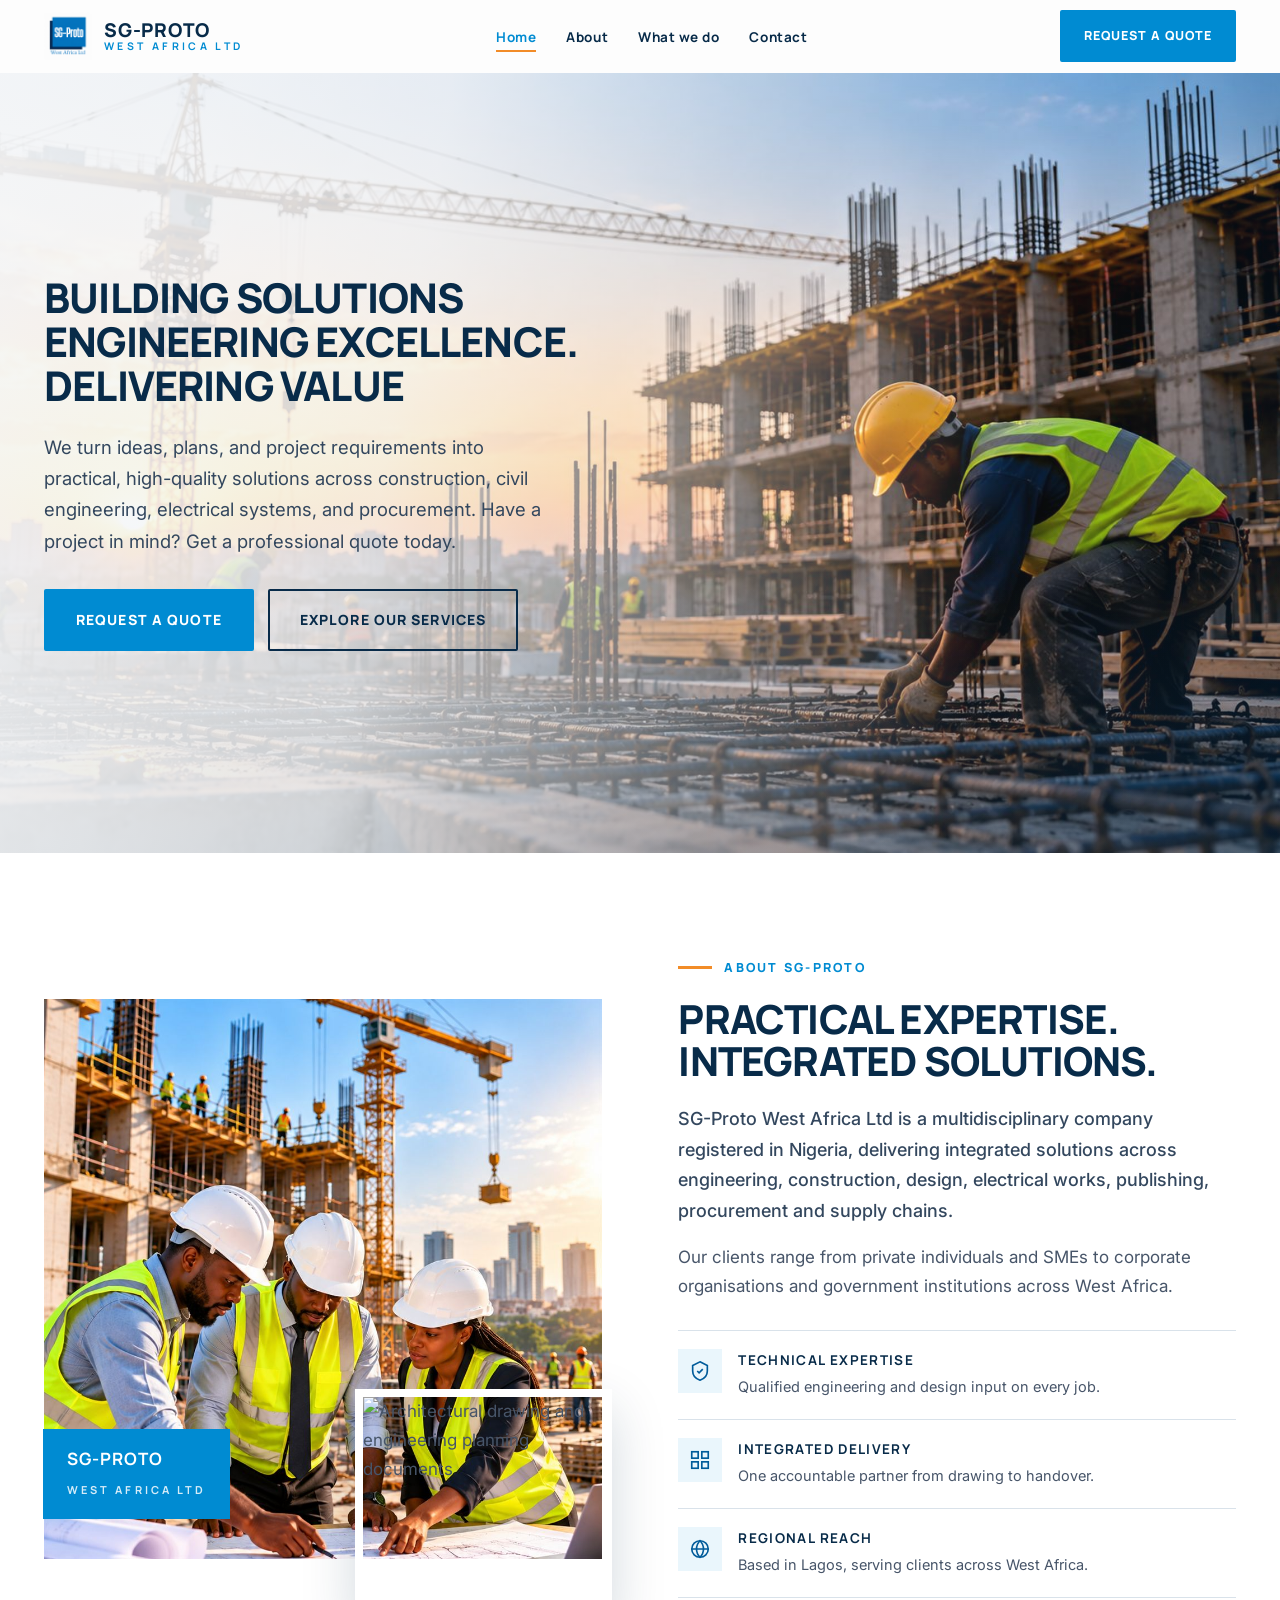
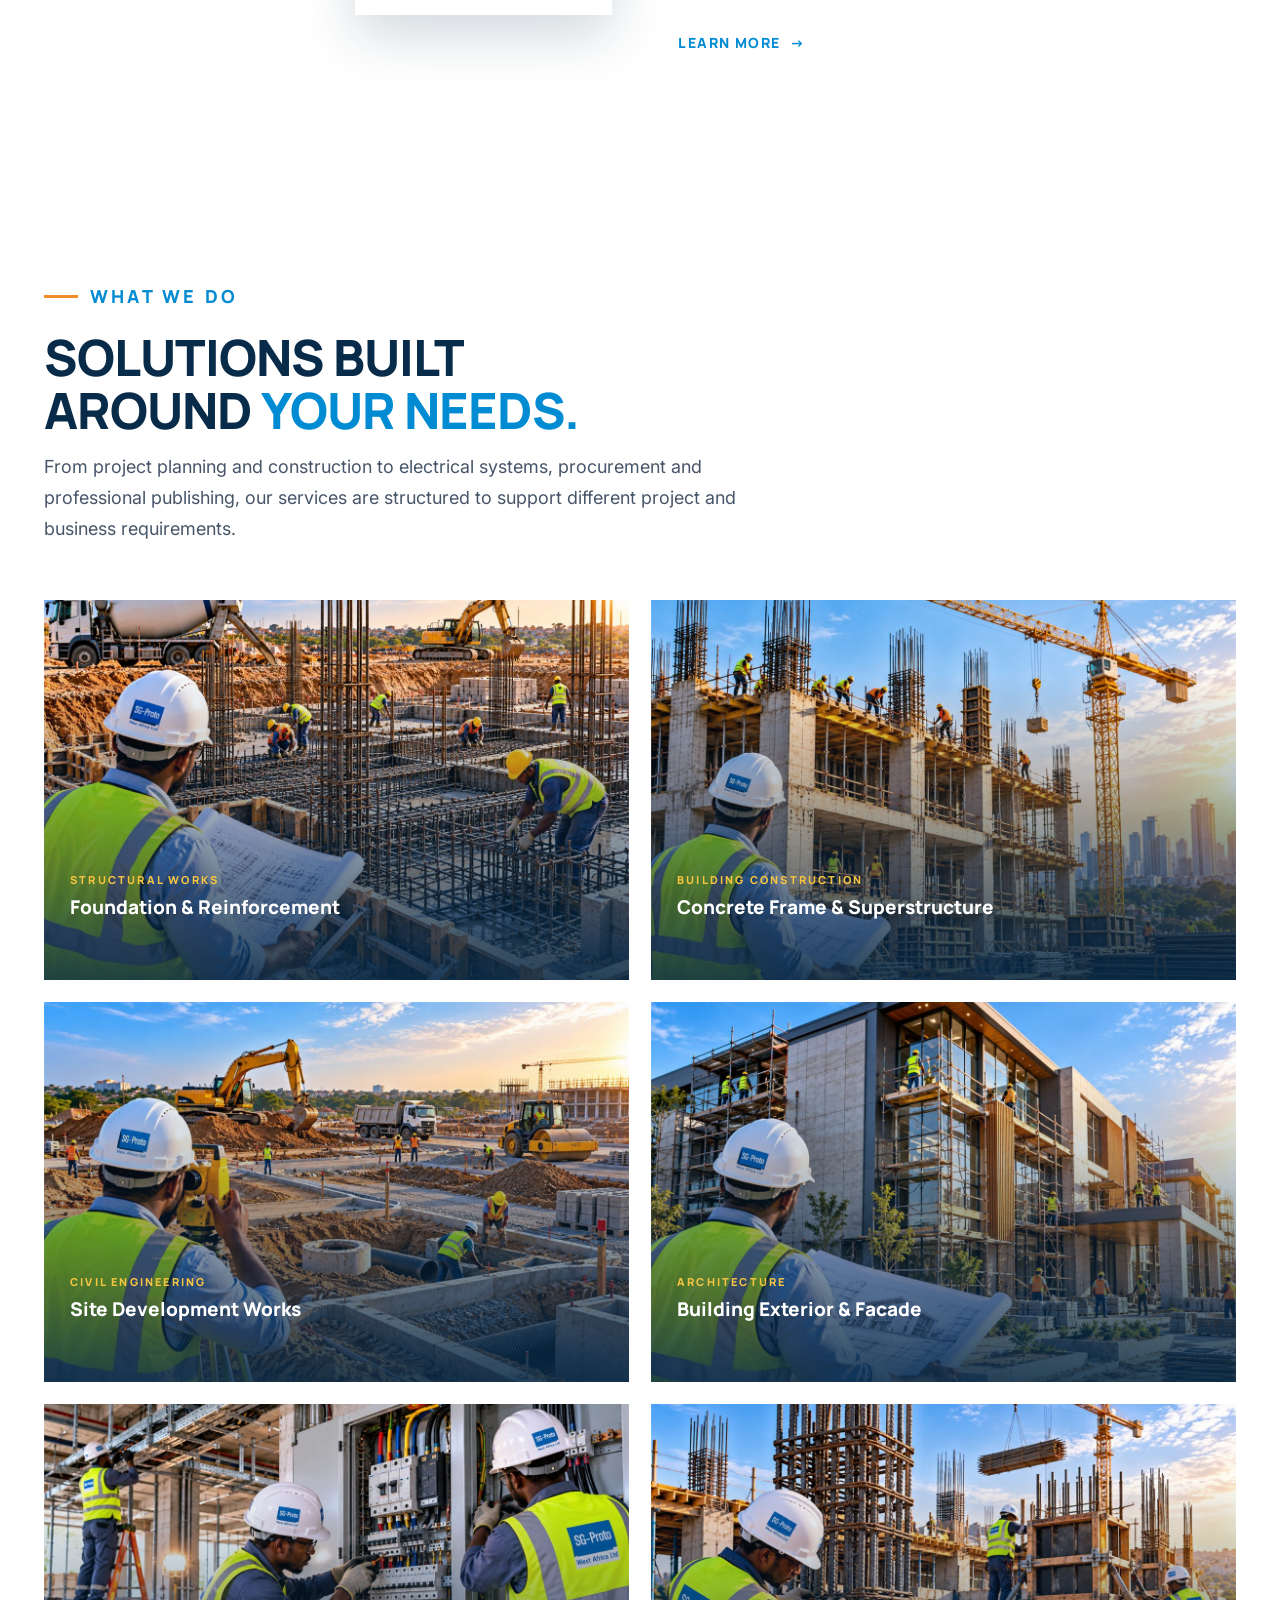
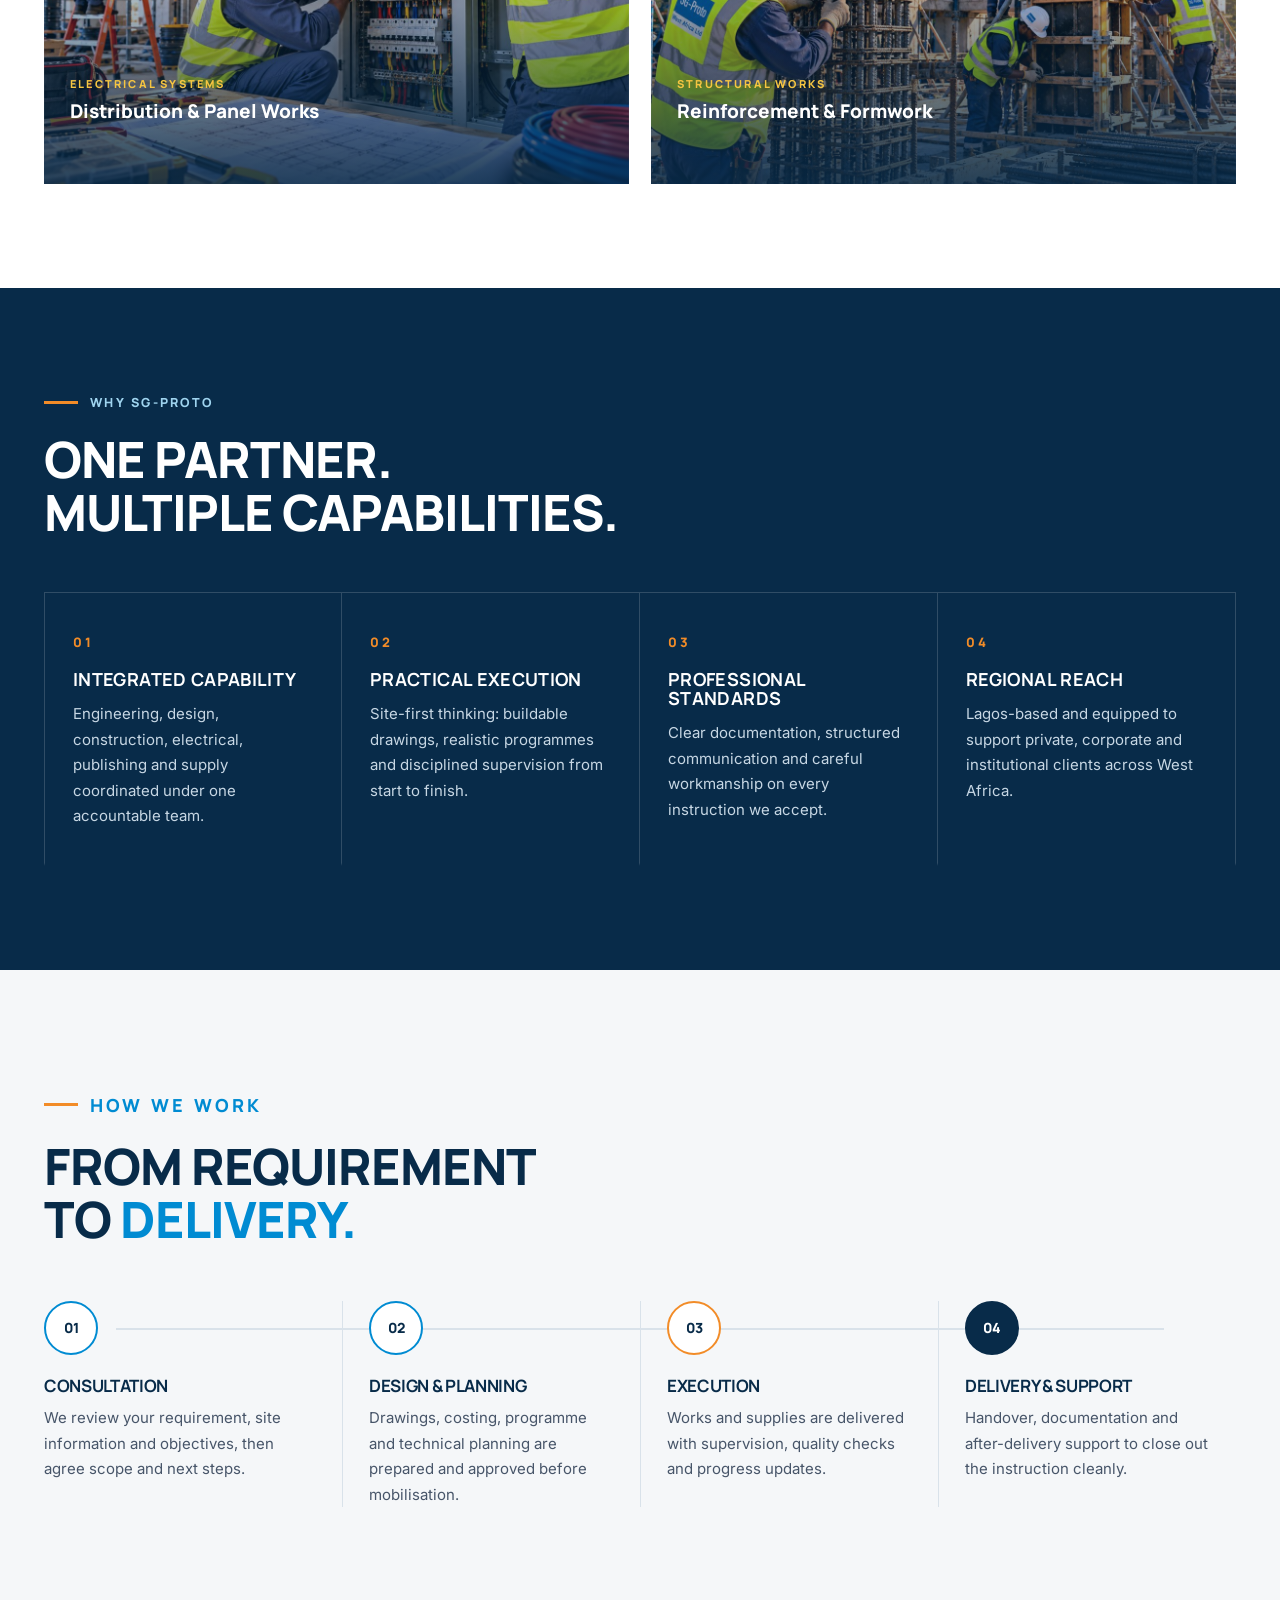
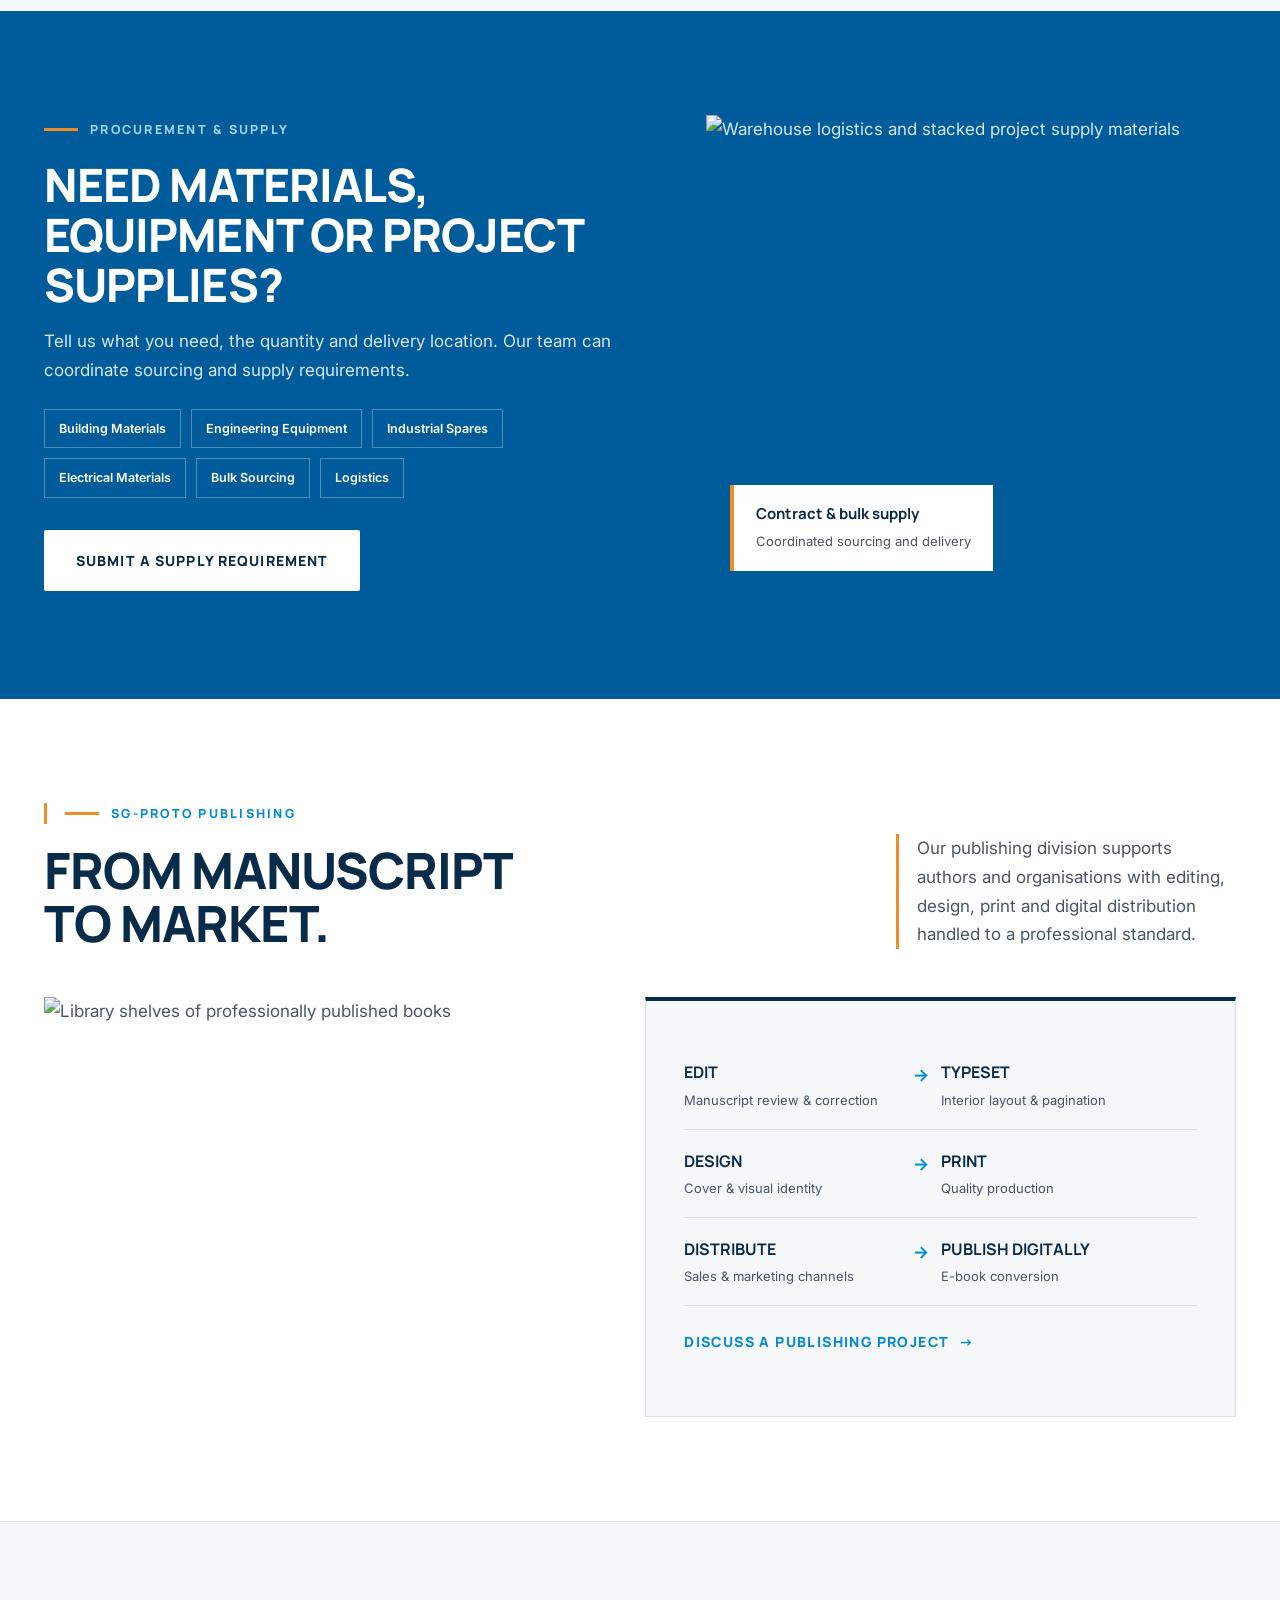
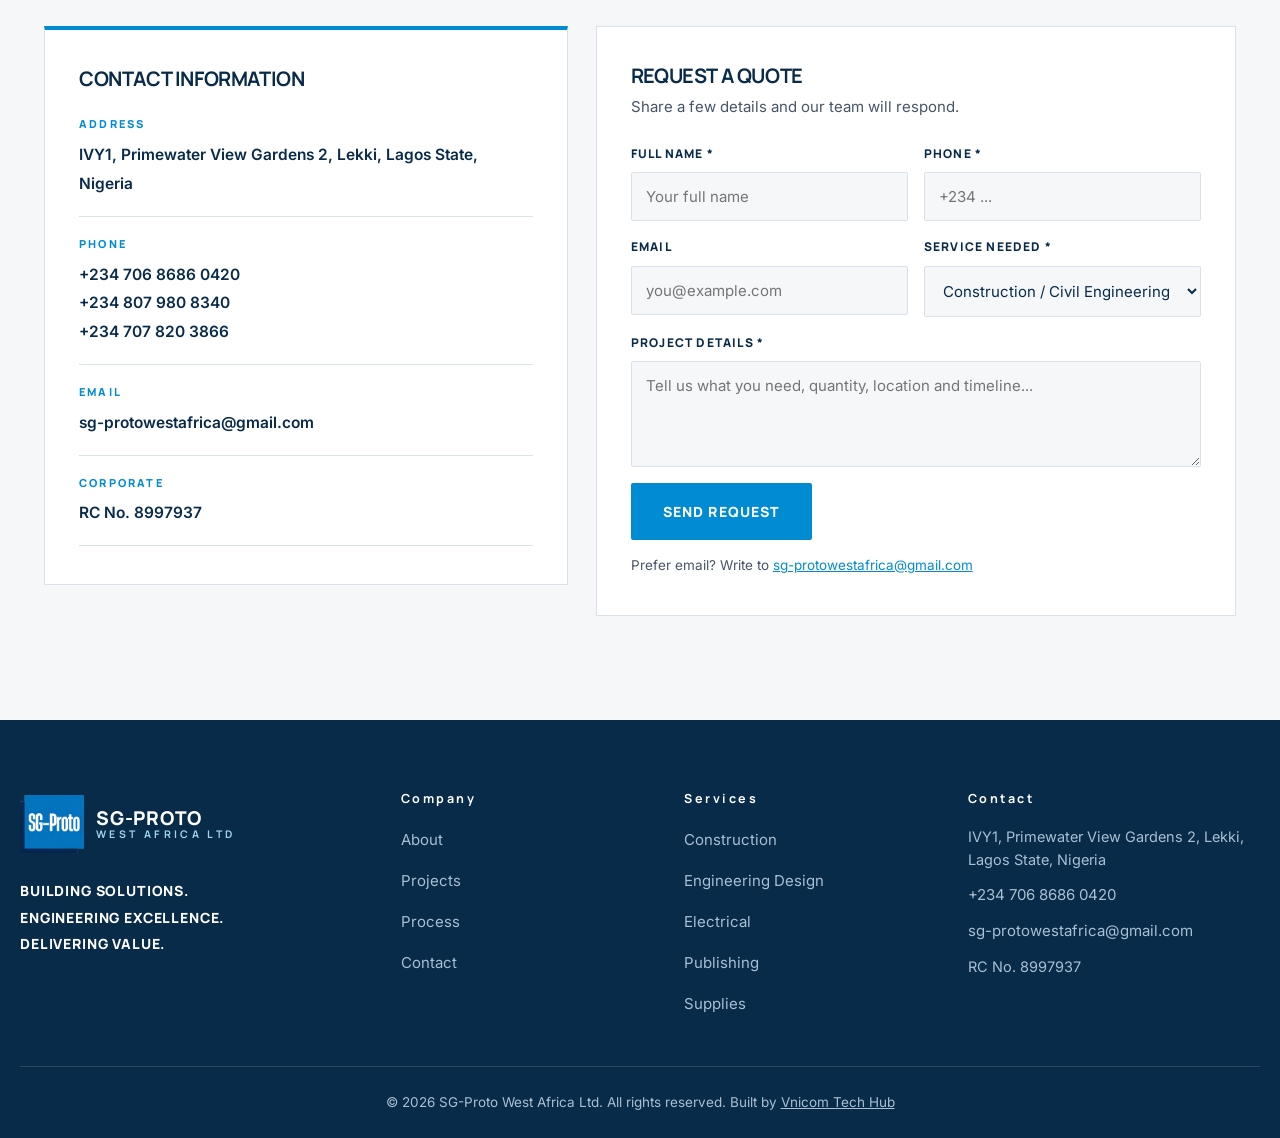
==== commit 8d628960: "Update hero lead copy Replace the generic hero paragraph with messaging that states what the company" ====
--- a/index.html
+++ b/index.html
@@ -78,7 +78,8 @@
 <div class="container-narrow">
 
 <h1>BUILDING SOLUTIONS<br>ENGINEERING EXCELLENCE. <br>DELIVERING VALUE</h1>
-<p class="lead">Integrated engineering, construction, design, electrical, procurement and professional services for clients across Nigeria and West Africa.</p>
+<p class="lead">We turn ideas, plans, and project requirements into practical, high-quality solutions across construction, civil engineering, electrical systems, and procurement.
+Have a project in mind? Get a professional quote today.</p>
 <div class="hero-btns"><a href="#contact" class="btn btn-primary" data-open-quote>Request a Quote</a><a href="#services" class="btn btn-outline">Explore Our Services</a></div>
 </div>
     </div>
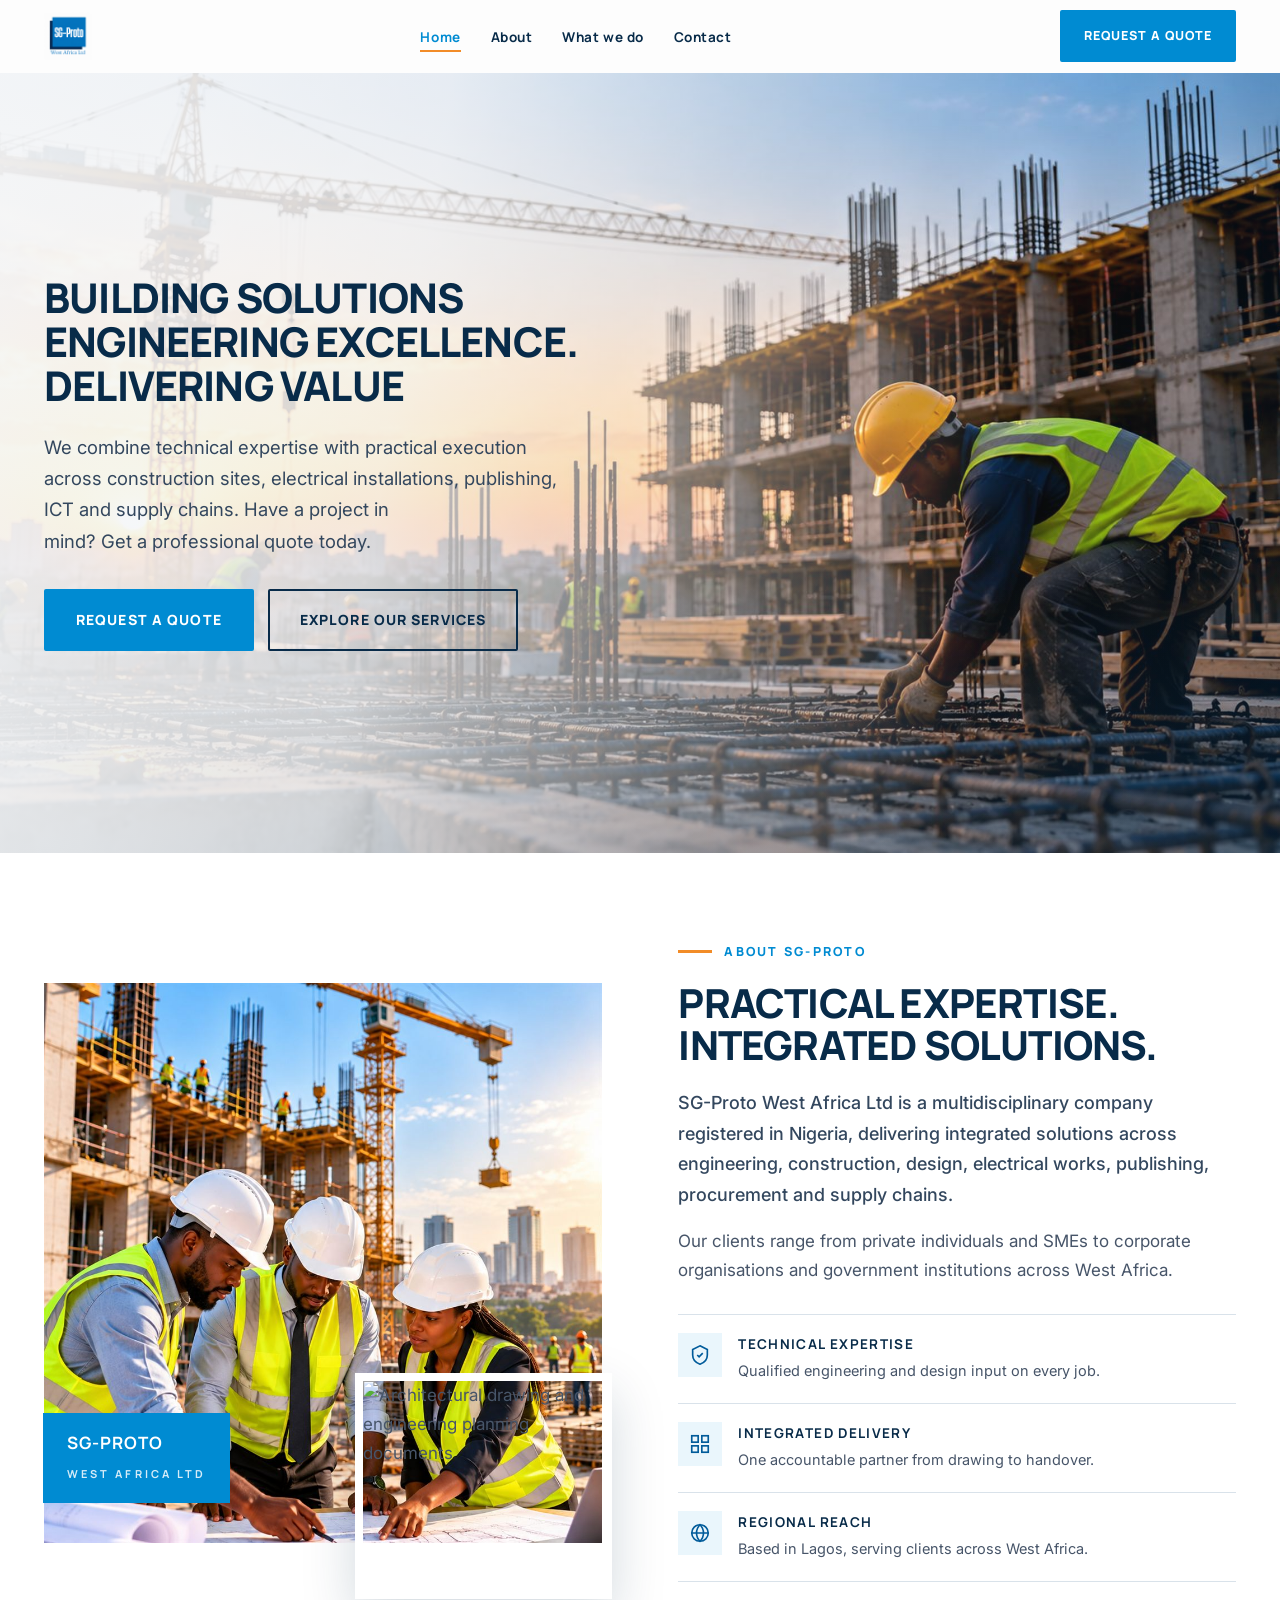
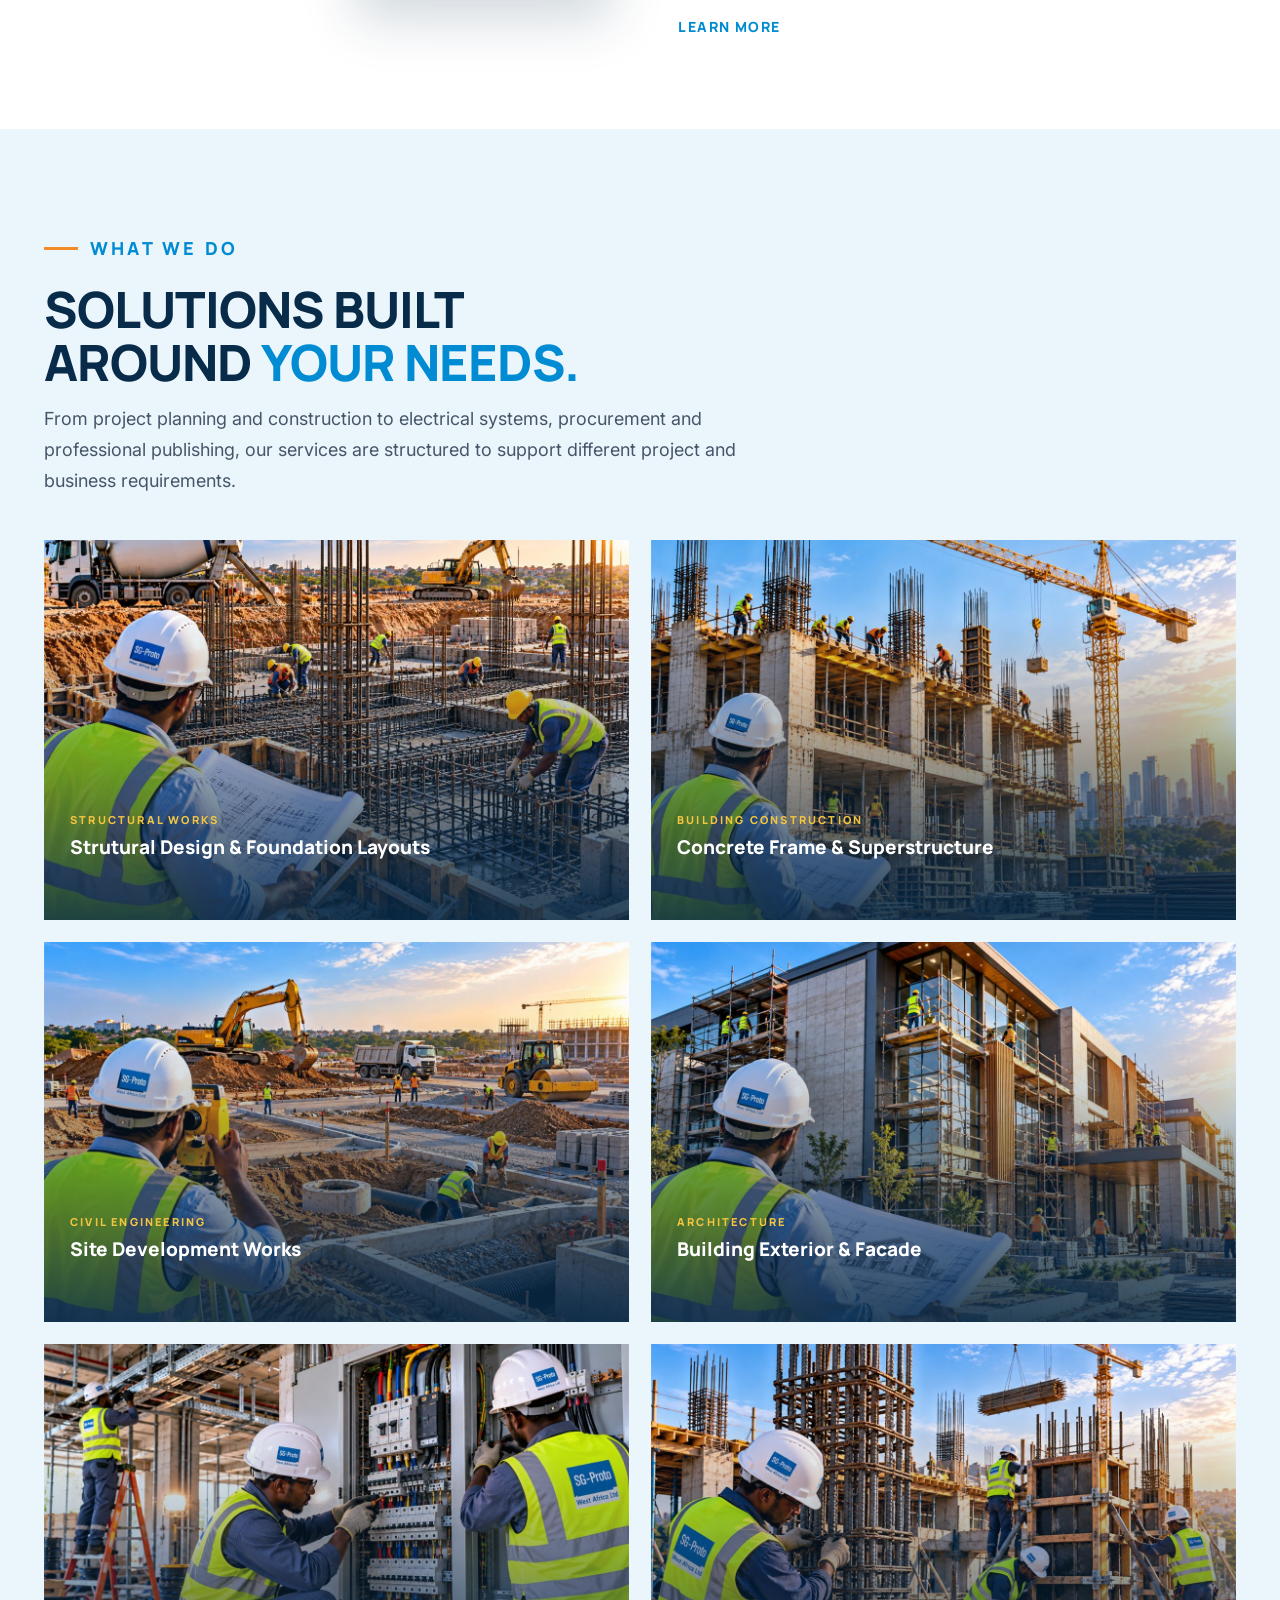
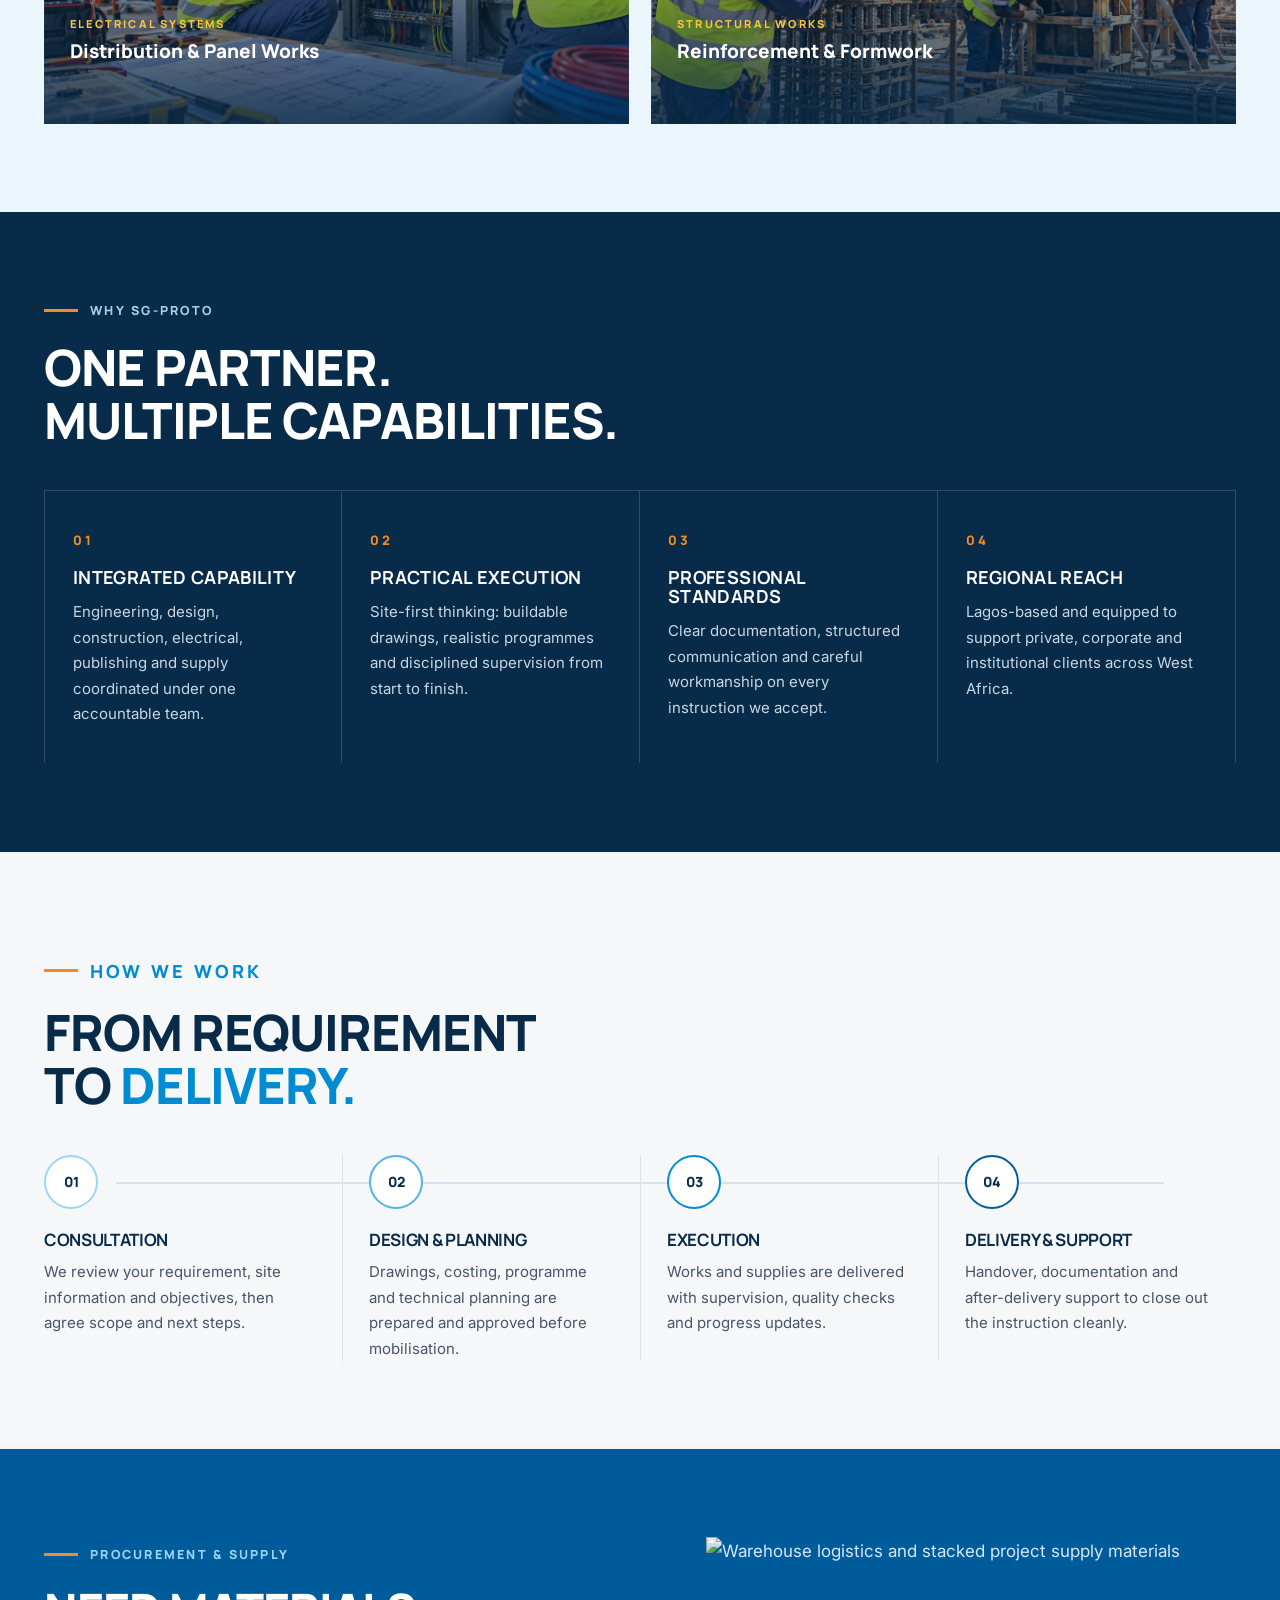
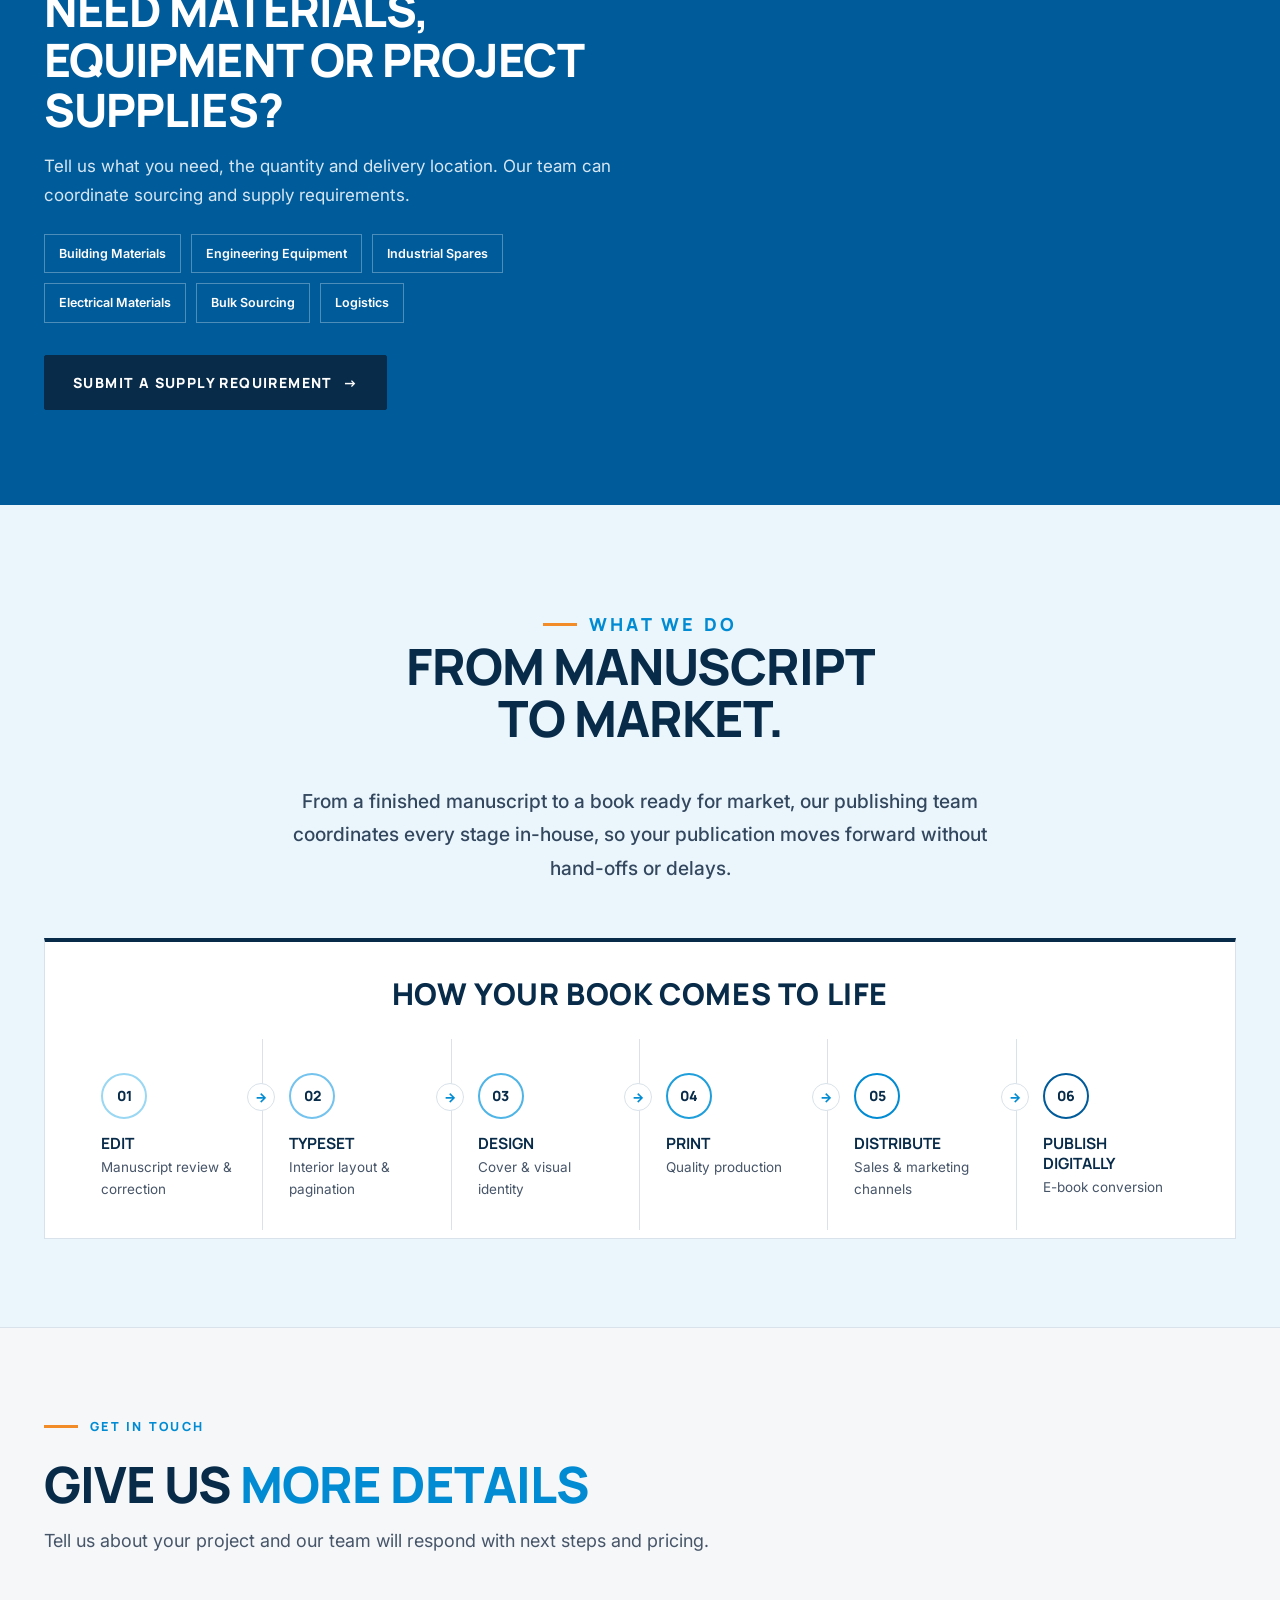
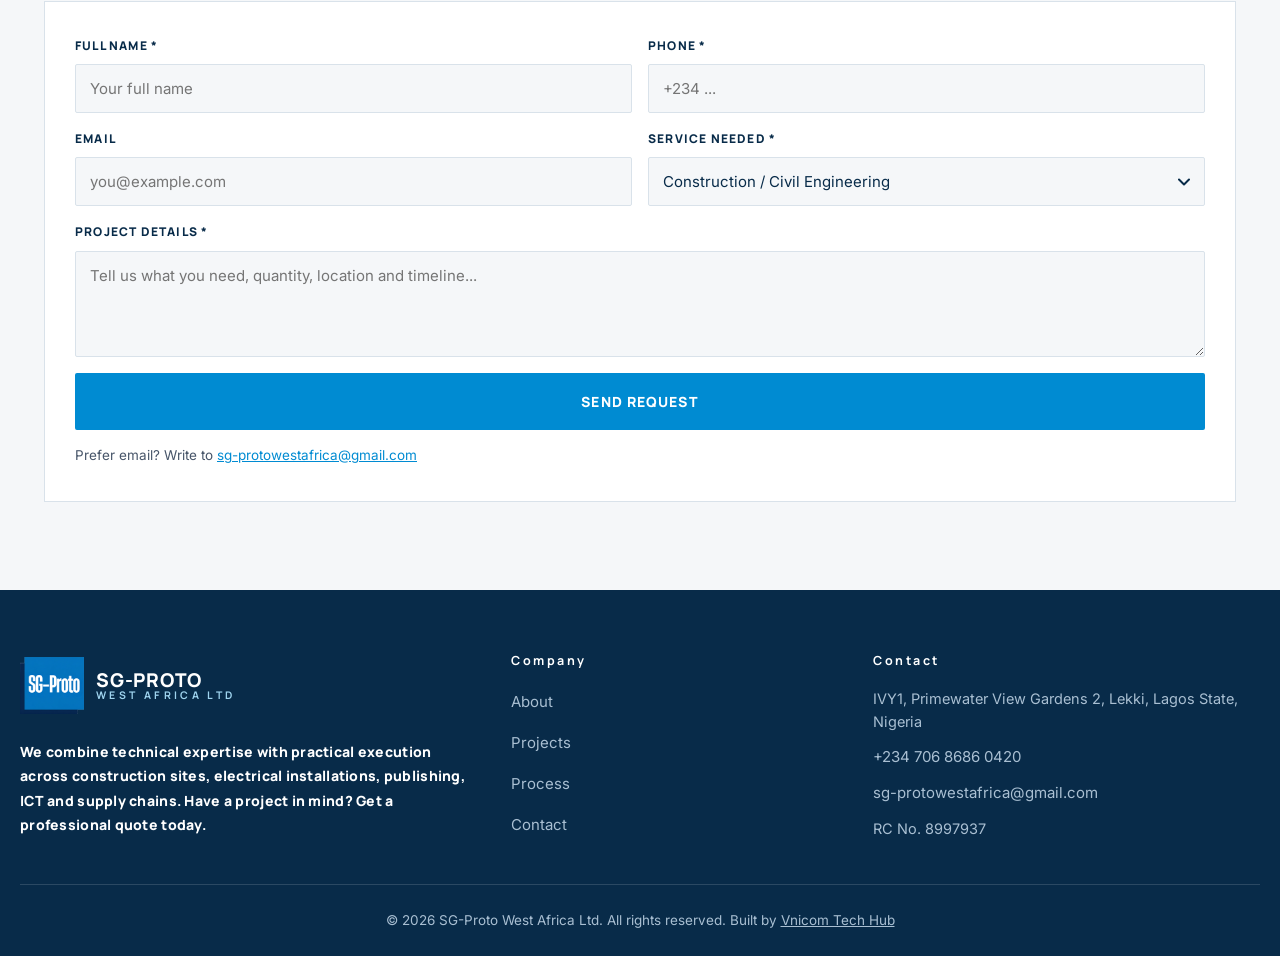
==== commit 2abc1ee1: "first ccommit" ====
--- a/index.html
+++ b/index.html
@@ -24,10 +24,10 @@
             <img src="image/logo.png" alt="" width="180" height="48">
         </span>
 
-    <span class="brand-text">
+    <!-- <span class="brand-text">
         <strong>SG-PROTO</strong>
         <em>WEST AFRICA LTD</em>
-    </span>
+    </span> -->
     </a>
 
 <nav class="main-nav" aria-label="Primary navigation">
@@ -36,7 +36,7 @@
         <li><a href="#about" class="nav-link">About</a></li>
         <!-- <li><a href="#services" class="nav-link">What we do</a></li> -->
         <li><a href="#projects" class="nav-link">What we do</a></li>
-        <li><a href="#contact" class="nav-link">Contact</a></li>
+        <li><a href="#footer" class="nav-link">Contact</a></li>
     </ul>
 </nav>
 
@@ -55,11 +55,8 @@
     <ul>
         <li><a href="#home">Home</a></li>
         <li><a href="#about">About</a></li>
-        <li><a href="#services">Services</a></li>
-        <li><a href="#projects">Projects</a></li>
-        <li><a href="#process">Our Process</a></li>
-        <li><a href="#publishing">Publications</a></li>
-        <li><a href="#contact">Contact</a></li>
+        <li><a href="#projects">What we do</a></li>
+        <li><a href="#footer">Contact</a></li>
     </ul>
         <a href="#contact" class="btn btn-primary btn-block" data-open-quote>Request a Quote</a>
     </nav>
@@ -78,8 +75,8 @@
 <div class="container-narrow">
 
 <h1>BUILDING SOLUTIONS<br>ENGINEERING EXCELLENCE. <br>DELIVERING VALUE</h1>
-<p class="lead">We turn ideas, plans, and project requirements into practical, high-quality solutions across construction, civil engineering, electrical systems, and procurement.
-Have a project in mind? Get a professional quote today.</p>
+<p class="lead">We combine technical expertise with practical execution across construction sites, electrical installations, publishing, ICT and supply chains.
+Have a project in <br> mind? Get a professional quote today.</p>
 <div class="hero-btns"><a href="#contact" class="btn btn-primary" data-open-quote>Request a Quote</a><a href="#services" class="btn btn-outline">Explore Our Services</a></div>
 </div>
     </div>
@@ -109,7 +106,7 @@
 <div class="feat"><span class="feat-icon" aria-hidden="true"><svg viewBox="0 0 24 24" width="22" height="22" fill="none" stroke="currentColor" stroke-width="1.8"><rect x="3" y="3" width="7" height="7"/><rect x="14" y="3" width="7" height="7"/><rect x="3" y="14" width="7" height="7"/><rect x="14" y="14" width="7" height="7"/></svg></span><div><strong>Integrated Delivery</strong><span>One accountable partner from drawing to handover.</span></div></div>
 <div class="feat"><span class="feat-icon" aria-hidden="true"><svg viewBox="0 0 24 24" width="22" height="22" fill="none" stroke="currentColor" stroke-width="1.8"><circle cx="12" cy="12" r="9"/><path d="M3 12h18M12 3c2.5 2.5 3.8 5.6 3.8 9S14.5 18.5 12 21c-2.5-2.5-3.8-5.6-3.8-9S9.5 5.5 12 3z"/></svg></span><div><strong>Regional Reach</strong><span>Based in Lagos, serving clients across West Africa.</span></div></div>
 </div>
-<a href="#process" class="text-link">Learn more <span aria-hidden="true">&rarr;</span></a>
+<a href="#process" class="text-link">Learn more <span aria-hidden="true"></span></a>
 </div></div></section>
 <!-- SERVICES -->
 <!-- <section class="section services" id="services"><div class="container">
@@ -141,12 +138,12 @@
 <button class="filter" data-filter="electrical" role="tab" aria-selected="false">Electrical</button>
 </div> -->
 <div class="proj-grid" id="projGrid">
-<article class="proj reveal" data-cat="structural construction"><img src="image/foundation.jpg" alt="Foundation reinforcement steel works" width="1200" height="900" loading="lazy" decoding="async"><div class="proj-cap"><span>Structural Works</span><strong>Foundation &amp; Reinforcement</strong><em class="proj-view">View project &rarr;</em></div></article>
-<article class="proj reveal" data-cat="construction civil"><img src="image/build.jpg" alt="Tower crane over concrete building frame" width="1200" height="900" loading="lazy" decoding="async"><div class="proj-cap"><span>Building Construction</span><strong>Concrete Frame &amp; Superstructure</strong><em class="proj-view">View project &rarr;</em></div></article>
-<article class="proj reveal" data-cat="civil construction"><img src="image/CIVIL.jpg" alt="Engineers reviewing civil works on site" width="1200" height="900" loading="lazy" decoding="async"><div class="proj-cap"><span>Civil Engineering</span><strong>Site Development Works</strong><em class="proj-view">View project &rarr;</em></div></article>
-<article class="proj reveal" data-cat="architecture"><img src="image/exterior.jpg" alt="Modern architectural building exterior" width="1200" height="900" loading="lazy" decoding="async"><div class="proj-cap"><span>Architecture</span><strong>Building Exterior &amp; Facade</strong><em class="proj-view">View project &rarr;</em></div></article>
-<article class="proj reveal" data-cat="electrical"><img src="image/elect.jpg" alt="Electrical panel installation works" width="1200" height="900" loading="lazy" decoding="async"><div class="proj-cap"><span>Electrical Systems</span><strong>Distribution &amp; Panel Works</strong><em class="proj-view">View project &rarr;</em></div></article>
-<article class="proj reveal" data-cat="structural civil"><img src="image/rebar.jpg" alt="Structural steel and formwork detail" width="1200" height="900" loading="lazy" decoding="async"><div class="proj-cap"><span>Structural Works</span><strong>Reinforcement &amp; Formwork</strong><em class="proj-view">View project &rarr;</em></div></article>
+<article class="proj reveal" data-cat="structural construction"><img src="image/foundation.jpg" alt="Foundation reinforcement steel works" width="1200" height="900" loading="lazy" decoding="async"><div class="proj-cap"><span>Structural Works</span><strong>Strutural Design &amp; Foundation Layouts</strong><em class="proj-view">REQUEST A STRUCTURAL QUOTE </em></div></article>
+<article class="proj reveal" data-cat="construction civil"><img src="image/build.jpg" alt="Tower crane over concrete building frame" width="1200" height="900" loading="lazy" decoding="async"><div class="proj-cap"><span>Building Construction</span><strong>Concrete Frame &amp; Superstructure</strong><em class="proj-view">REQUEST A CONSTRUCTION QUOTE</em></div></article>
+<article class="proj reveal" data-cat="civil construction"><img src="image/CIVIL.jpg" alt="Engineers reviewing civil works on site" width="1200" height="900" loading="lazy" decoding="async"><div class="proj-cap"><span>Civil Engineering</span><strong>Site Development Works</strong><em class="proj-view">DISCUSS YOUR SITE PROJECT</em></div></article>
+<article class="proj reveal" data-cat="architecture"><img src="image/exterior.jpg" alt="Modern architectural building exterior" width="1200" height="900" loading="lazy" decoding="async"><div class="proj-cap"><span>Architecture</span><strong>Building Exterior &amp; Facade</strong><em class="proj-view">DISCUSS YOUR DESIGN</em></div></article>
+<article class="proj reveal" data-cat="electrical"><img src="image/elect.jpg" alt="Electrical panel installation works" width="1200" height="900" loading="lazy" decoding="async"><div class="proj-cap"><span>Electrical Systems</span><strong>Distribution &amp; Panel Works</strong><em class="proj-view">REQUEST AN ELECTRICAL QUOTE</em></div></article>
+<article class="proj reveal" data-cat="structural civil"><img src="image/rebar.jpg" alt="Structural steel and formwork detail" width="1200" height="900" loading="lazy" decoding="async"><div class="proj-cap"><span>Structural Works</span><strong>Reinforcement &amp; Formwork</strong><em class="proj-view">REQUEST STRUCTURAL SUPPORT</em></div></article>
 </div></div></section>
 <!-- FEATURED -->
 <!-- <section class="featured" aria-label="Featured project"><img class="featured-bg" src="https://images.unsplash.com/photo-1503387762-592deb58ef4e?q=80&w=2000&auto=format&fit=crop" alt="Featured construction and structural works" loading="lazy">
@@ -179,41 +176,40 @@
 <h2>NEED MATERIALS, EQUIPMENT OR PROJECT SUPPLIES?</h2>
 <p>Tell us what you need, the quantity and delivery location. Our team can coordinate sourcing and supply requirements.</p>
 <ul class="supply-tags"><li>Building Materials</li><li>Engineering Equipment</li><li>Industrial Spares</li><li>Electrical Materials</li><li>Bulk Sourcing</li><li>Logistics</li></ul>
-<a href="#contact" class="btn btn-light" data-open-supply>Submit a Supply Requirement</a></div>
-<div class="supply-media reveal"><img src="https://images.unsplash.com/photo-1586528116311-ad8dd3c8310d?q=80&w=1000&auto=format&fit=crop" alt="Warehouse logistics and stacked project supply materials" loading="lazy"><div class="supply-note"><strong>Contract &amp; bulk supply</strong><span>Coordinated sourcing and delivery</span></div></div>
+<a href="#contact" class="text-link" data-open-supply>Submit a Supply Requirement <span aria-hidden="true">&rarr;</span></a></div>
+<div class="supply-media reveal"><img src="https://images.unsplash.com/photo-1586528116311-ad8dd3c8310d?q=80&w=1000&auto=format&fit=crop" alt="Warehouse logistics and stacked project supply materials" loading="lazy">
+    <!-- <div class="supply-note"><strong>Contract &amp; bulk supply</strong><span>Coordinated sourcing and delivery</span> -->
+    </div>
+    </div>
 </div></section>
 <!-- PUBLISHING -->
 <section class="section publishing" id="publishing"><div class="container">
-<div class="pub-head reveal"><div><p class="eyebrow"><span class="eyebrow-tick"></span>SG-PROTO PUBLISHING</p><h2>FROM MANUSCRIPT<br>TO MARKET.</h2></div>
-<p>Our publishing division supports authors and organisations with editing, design, print and digital distribution handled to a professional standard.</p></div>
+<div class="sec-head reveal"><p class="eyebrow"><span class="eyebrow-tick"></span>WHAT WE DO</p>
+<h2>FROM MANUSCRIPT <br>TO MARKET.</h2></div>
 <div class="pub-grid">
-<div class="pub-media reveal"><img src="https://images.unsplash.com/photo-1481627834876-b7833e8f5570?q=80&w=1000&auto=format&fit=crop" alt="Library shelves of professionally published books" loading="lazy"></div>
-<div class="pub-flow reveal"><ol>
-<li><strong>Edit</strong><span>Manuscript review &amp; correction</span></li>
-<li><strong>Typeset</strong><span>Interior layout &amp; pagination</span></li>
-<li><strong>Design</strong><span>Cover &amp; visual identity</span></li>
-<li><strong>Print</strong><span>Quality production</span></li>
-<li><strong>Distribute</strong><span>Sales &amp; marketing channels</span></li>
-<li><strong>Publish Digitally</strong><span>E-book conversion</span></li>
+<div class="pub-copy reveal">
+<p class="pub-lead">From a finished manuscript to a book ready for market, our publishing team coordinates every stage in-house, so your publication moves forward without hand-offs or delays.</p>
+</div><!--
+<div class="pub-media reveal"><img src="https://images.unsplash.com/photo-1481627834876-b7833e8f5570?q=80&w=1000&auto=format&fit=crop" alt="Library shelves of professionally published books" loading="lazy">
+<div class="pub-note"><strong>Print &amp; digital</strong><span>E-book conversion, distribution and marketing channels included.</span></div></div>
+-->
+</div>
+<div class="pub-panel reveal">
+<h3 class="pub-panel-title">How your book comes to life</h3>
+<ol class="pub-pipeline">
+<li class="pub-pipe reveal"><span class="pub-pipe-num">01</span><div class="pub-pipe-body"><strong>Edit</strong><span class="pub-desc">Manuscript review &amp; correction</span></div></li>
+<li class="pub-pipe reveal"><span class="pub-pipe-num">02</span><div class="pub-pipe-body"><strong>Typeset</strong><span class="pub-desc">Interior layout &amp; pagination</span></div></li>
+<li class="pub-pipe reveal"><span class="pub-pipe-num">03</span><div class="pub-pipe-body"><strong>Design</strong><span class="pub-desc">Cover &amp; visual identity</span></div></li>
+<li class="pub-pipe reveal"><span class="pub-pipe-num">04</span><div class="pub-pipe-body"><strong>Print</strong><span class="pub-desc">Quality production</span></div></li>
+<li class="pub-pipe reveal"><span class="pub-pipe-num">05</span><div class="pub-pipe-body"><strong>Distribute</strong><span class="pub-desc">Sales &amp; marketing channels</span></div></li>
+<li class="pub-pipe reveal"><span class="pub-pipe-num">06</span><div class="pub-pipe-body"><strong>Publish Digitally</strong><span class="pub-desc">E-book conversion</span></div></li>
 </ol>
-<a href="#contact" class="text-link" data-open-quote>Discuss a publishing project <span aria-hidden="true">&rarr;</span></a></div>
-</div></div></section>
+</div>
+</div></section>
 <!-- CTA + CONTACT -->
 <section class="section contact" id="contact"><div class="container">
-<!-- <div class="cta-panel reveal"><p class="eyebrow"><span class="eyebrow-tick"></span>START THE CONVERSATION</p>
-<h2>HAVE A PROJECT<br>IN MIND?</h2>
-<p>Let&rsquo;s discuss your requirements and identify the right solution.</p>
-<div class="hero-btns"><a href="#quoteForm" class="btn btn-primary" data-open-quote>Request a Quote</a><a href="tel:+23470686860420" class="btn btn-outline">Talk to Us</a></div></div> -->
-<div class="contact-grid">
-<div class="contact-info reveal"><h3>Contact Information</h3>
-<div class="ci"><span>Address</span><strong>IVY1, Primewater View Gardens 2, Lekki, Lagos State, Nigeria</strong></div>
-<div class="ci"><span>Phone</span><strong><a href="tel:+23470686860420">+234 706 8686 0420</a><br><a href="tel:+2348079808340">+234 807 980 8340</a><br><a href="tel:+2347078203866">+234 707 820 3866</a></strong></div>
-<div class="ci"><span>Email</span><strong><a href="mailto:sg-protowestafrica@gmail.com">sg-protowestafrica@gmail.com</a></strong></div>
-<div class="ci"><span>Corporate</span><strong>RC No. 8997937</strong></div>
-</div>
+<div class="sec-head reveal"><div class="eyebrow"><span class="eyebrow-tick" aria-hidden="true"></span>GET IN TOUCH</div><h2 id="contactTitle">GIVE US <span>MORE DETAILS</span></h2><p id="contactLead">Tell us about your project and our team will respond with next steps and pricing.</p></div>
 <form class="quote-form reveal" id="quoteForm" novalidate>
-<h3 id="formTitle">Request a Quote</h3>
-<p class="form-sub" id="formSub">Share a few details and our team will respond.</p>
 <div class="frow"><div class="field"><label for="fName">Full name *</label><input id="fName" name="name" type="text" autocomplete="name" required placeholder="Your full name"></div>
 <div class="field"><label for="fPhone">Phone *</label><input id="fPhone" name="phone" type="tel" autocomplete="tel" required placeholder="+234 ..."></div></div>
 <div class="frow"><div class="field"><label for="fEmail">Email</label><input id="fEmail" name="email" type="email" autocomplete="email" placeholder="you@example.com"></div>
@@ -227,16 +223,15 @@
 </div></div></section>
 </main>
 <!-- FOOTER -->
-<footer class="footer"><div class="container footer-grid">
+<footer class="footer" id="footer"><div class="container footer-grid">
 <div class="f-brand"><a href="#home" class="brand brand-light" aria-label="SG-Proto West Africa Ltd home"><span class="brand-mark"><img src="image/logo-footer.png" alt="SG-Proto West Africa Ltd logo" width="64" height="64" loading="lazy" decoding="async"></span><span class="brand-text"><strong>SG-PROTO</strong><em>WEST AFRICA LTD</em></span></a>
-<p class="f-tag">BUILDING SOLUTIONS.<br>ENGINEERING EXCELLENCE.<br>DELIVERING VALUE.</p></div>
+<p class="f-tag">We combine technical expertise with practical execution across construction sites, electrical installations, publishing, ICT and supply chains. Have a project in
+mind? Get a professional quote today.</p></div>
 <nav class="f-col" aria-label="Company"><h4>Company</h4><ul><li><a href="#about">About</a></li><li><a href="#projects">Projects</a></li><li><a href="#process">Process</a></li><li><a href="#contact">Contact</a></li></ul></nav>
-<nav class="f-col" aria-label="Services"><h4>Services</h4><ul><li><a href="#services">Construction</a></li><li><a href="#services">Engineering Design</a></li><li><a href="#services">Electrical</a></li><li><a href="#publishing">Publishing</a></li><li><a href="#supply">Supplies</a></li></ul></nav>
 <div class="f-col"><h4>Contact</h4><ul class="f-contact"><li>IVY1, Primewater View Gardens 2, Lekki, Lagos State, Nigeria</li><li><a href="tel:+23470686860420">+234 706 8686 0420</a></li><li><a href="mailto:sg-protowestafrica@gmail.com">sg-protowestafrica@gmail.com</a></li><li>RC No. 8997937</li></ul></div>
 </div>
 <div class="container footer-bottom"><p>&copy; <span id="year">2026</span> SG-Proto West Africa Ltd. All rights reserved. Built by <a href="https://www.vnicomhub.com" target="_blank" rel="noopener">Vnicom Tech Hub</a></p>
 </footer>
-<button class="to-top" id="toTop" aria-label="Back to top">&uarr;</button>
 <script src="script.js" defer></script>
 </body>
 </html>
--- a/styles.css
+++ b/styles.css
@@ -93,11 +93,11 @@
     color:#9fd4ef}
 
 .section{
-    padding:104px 0}
+    padding:88px 0}
 
 .sec-head{
     max-width:760px;
-    margin-bottom:56px}
+    margin-bottom:44px}
 
 .sec-head h2{
     font-size:clamp(32px,4.2vw,50px);
@@ -130,11 +130,11 @@
 .btn-primary{background:var(--blue);color:#fff;border-color:var(--blue)}
 .btn-primary:hover{background:var(--deep);border-color:var(--deep);transform:translateY(-1px)}
 .btn-outline{border-color:var(--navy);color:var(--navy);background:transparent}
-.btn-outline:hover{background:var(--navy);color:#fff}
+.btn-outline:hover{background:var(--deep);border-color:var(--deep);color:#fff}
 .btn-light{background:#fff;color:var(--navy)}
-.btn-light:hover{background:var(--orange);color:#fff;border-color:var(--orange)}
+.btn-light:hover{background:var(--deep);color:#fff;border-color:var(--deep)}
 .btn-ghost-light{border-color:rgba(255,255,255,.5);color:#fff}
-.btn-ghost-light:hover{border-color:#fff;background:rgba(255,255,255,.1)}
+.btn-ghost-light:hover{border-color:var(--deep);background:var(--deep);color:#fff}
 .btn-sm{padding:13px 22px;font-size:12.5px}
 /*TOPBAR*/
 .topbar{background:var(--navy);color:#c7d7e4;font-size:12.5px;letter-spacing:.02em}
@@ -159,13 +159,15 @@
 .header-actions{display:flex;align-items:center;gap:14px}
 .nav-toggle{display:none;flex-direction:column;gap:5px;background:none;border:1px solid var(--border);padding:10px;cursor:pointer;border-radius:2px}
 .nav-toggle span{width:22px;height:2px;background:var(--navy);display:block}
+.nav-toggle:hover{background:var(--deep);border-color:var(--deep)}
+.nav-toggle:hover span{background:#fff}
 .mobile-menu{border-top:1px solid var(--border);background:#FDFDFD;padding:8px 24px 24px}
 .mobile-menu ul{list-style:none}
 .mobile-menu a:not(.btn){display:block;padding:13px 0;border-bottom:1px solid var(--border);text-decoration:none;font-family:var(--font-h);font-weight:700;color:var(--navy)}
 /*HERO*/
 .hero{background:var(--soft);position:relative;overflow:hidden}
 .hero-grid{position:relative;z-index:1;display:grid;grid-template-columns:1fr;min-height:calc(100vh - 120px)}
-.hero-content{position:relative;display:flex;align-items:center;padding:88px 0}
+.hero-content{position:relative;display:flex;align-items:center;padding:76px 0}
 /*hero copy: block aligns to the same left edge as .container, text stays left-aligned*/
 .container-narrow{max-width:var(--max);margin:0 auto;padding:0 var(--pad);width:100%}
 .container-narrow > *{max-width:620px}
@@ -176,7 +178,7 @@
 .h1-with-rule{display:inline-block;width:56px;height:2px;background:var(--orange)}
 .hero .lead{margin:24px 0 32px;font-size:18.5px;color:#33475e;max-width:520px}
 .hero-btns{display:flex;gap:14px;flex-wrap:wrap}
-.hero-meta{display:flex;gap:36px;margin-top:48px;padding-top:28px;border-top:1px solid var(--border)}
+.hero-meta{display:flex;gap:36px;margin-top:36px;padding-top:24px;border-top:1px solid var(--border)}
 .hero-meta-item{display:flex;flex-direction:column}
 .hero-meta-item strong{font-family:var(--font-h);color:var(--navy);font-size:15px}
 .hero-meta-item span{font-size:13.5px;color:#64748b}
@@ -200,7 +202,7 @@
 .strip-num{font-family:var(--font-h);font-weight:800;color:var(--orange);font-size:13px;letter-spacing:.15em}
 .strip-label{font-family:var(--font-h);font-weight:800;color:#fff;font-size:13.5px;letter-spacing:.06em;text-transform:uppercase;line-height:1.4}
 /*ABOUT*/
-.about{background:#fff}
+.about{background:#fff;padding-bottom:88px}
 .about-grid{display:grid;grid-template-columns:1fr 1fr;gap:clamp(40px,6vw,90px);align-items:center}
 .about-media{position:relative;padding-bottom:56px}
 .about-img-main{overflow:hidden}
@@ -226,7 +228,7 @@
 /*SERVICES*/
 .services{background:var(--soft);border-top:1px solid var(--border)}
 .svc-grid{display:grid;grid-template-columns:repeat(6,1fr);gap:22px}
-.svc{background:#fff;border:1px solid var(--border);padding:34px 30px;display:flex;flex-direction:column;gap:14px;transition:border-color .3s,transform .3s,box-shadow .3s;position:relative}
+.svc{background:#fff;border:1px solid var(--border);padding:30px 28px;display:flex;flex-direction:column;gap:14px;transition:border-color .3s,transform .3s,box-shadow .3s;position:relative}
 .svc:hover{border-color:var(--blue);transform:translateY(-4px);box-shadow:0 18px 40px rgba(8,43,73,.1)}
 .svc:nth-child(2),.svc:nth-child(3),.svc:nth-child(4),.svc:nth-child(5){grid-column:span 3}
 .svc-hero{grid-column:1/-1;display:grid;grid-template-columns:1.1fr 1fr;padding:0;overflow:hidden}
@@ -234,7 +236,7 @@
 .svc-hero-img img{position:absolute;inset:0;width:100%;height:100%;object-fit:cover;transition:transform .5s ease}
 .svc-hero:hover .svc-hero-img img{transform:scale(1.03)}
 .svc-tag{position:absolute;top:22px;left:22px;background:var(--orange);color:#fff;font-family:var(--font-h);font-weight:800;font-size:11px;letter-spacing:.16em;padding:8px 14px;text-transform:uppercase}
-.svc-hero-body{padding:44px 42px;display:flex;flex-direction:column;gap:14px;border-left:4px solid var(--blue)}
+.svc-hero-body{padding:38px 36px;display:flex;flex-direction:column;gap:14px;border-left:4px solid var(--blue)}
 .svc-num{font-family:var(--font-h);font-weight:800;color:var(--orange);font-size:13px;letter-spacing:.2em}
 .svc h3{font-size:23px;font-weight:800;line-height:1.2}
 .svc-hero-body h3{font-size:clamp(24px,2.6vw,32px)}
@@ -248,8 +250,8 @@
 .svc-blue{background:var(--navy);border-color:var(--navy);color:#c7d7e4}
 .svc-blue h3{color:#fff}.svc-blue .text-link.light{color:var(--yellow)}
 /*PROJECTS*/
-.projects{
-    background:#fff}
+.projects{padding-top:88px;
+    background:var(--light-blue)}
 
     .proj-head{
         display:flex;
@@ -289,8 +291,8 @@
     border-radius:2px}
 
 .filter:hover{
-    border-color:var(--blue);
-    color:var(--blue)}
+    border-color:var(--deep);
+    color:var(--deep)}
 
 .filter.is-active{
     background:var(--navy);
@@ -381,7 +383,7 @@
 .featured{position:relative;min-height:560px;display:flex;align-items:center;overflow:hidden;background:var(--navy)}
 .featured-bg{position:absolute;inset:0;width:100%;height:100%;object-fit:cover}
 .featured-shade{position:absolute;inset:0;background:linear-gradient(90deg,rgba(8,43,73,.94) 20%,rgba(8,43,73,.65) 50%,rgba(8,43,73,.25) 100%)}
-.featured-inner{position:relative;z-index:2;padding-top:90px;padding-bottom:90px}
+.featured-inner{position:relative;z-index:2;padding-top:76px;padding-bottom:76px}
 .featured-inner h2{color:#fff;font-size:clamp(34px,4.4vw,58px);font-weight:800;text-transform:uppercase;margin-bottom:30px}
 .featured-specs{display:flex;gap:0;margin-bottom:36px;border-top:1px solid rgba(255,255,255,.2);border-bottom:1px solid rgba(255,255,255,.2);max-width:640px}
 .featured-specs div{padding:18px 34px 18px 0;margin-right:34px;border-right:1px solid rgba(255,255,255,.2);display:flex;flex-direction:column;gap:4px}
@@ -390,7 +392,7 @@
 .featured-specs strong{font-family:var(--font-h);color:#fff;font-size:15px}
 /*WHY*/
 .why{background:var(--navy);color:#c7d7e4}
-.why-head{margin-bottom:54px}
+.why-head{margin-bottom:44px}
 .why-head h2{color:#fff;font-size:clamp(32px,4.2vw,50px);font-weight:800;text-transform:uppercase}
 .why-grid{display:grid;grid-template-columns:repeat(4,1fr);gap:0;border-top:1px solid rgba(255,255,255,.16)}
 .why-block{padding:34px 28px;border-right:1px solid rgba(255,255,255,.16);border-bottom:3px solid transparent;transition:border-color .3s,background .3s}
@@ -407,8 +409,10 @@
 .step{padding:0 26px 0 0}
 .step + .step{padding-left:26px;border-left:1px solid var(--border)}
 .step-dot{position:relative;z-index:2;width:54px;height:54px;border-radius:50%;background:#fff;border:2px solid var(--blue);color:var(--navy);display:flex;align-items:center;justify-content:center;font-family:var(--font-h);font-weight:800;font-size:14px;margin-bottom:22px}
-.step:nth-child(3) .step-dot{border-color:var(--orange)}
-.step:nth-child(4) .step-dot{background:var(--navy);border-color:var(--navy);color:#fff}
+.step:nth-child(1) .step-dot{border-color:#9AD7F3}
+.step:nth-child(2) .step-dot{border-color:#4FB4E6}
+.step:nth-child(3) .step-dot{border-color:var(--blue)}
+.step:nth-child(4) .step-dot{border-color:var(--deep)}
 .step h3{font-size:17px;text-transform:uppercase;margin-bottom:10px}
 .step p{font-size:15px}
 /*SUPPLY*/
@@ -423,53 +427,88 @@
 .supply-note{position:absolute;left:24px;bottom:24px;background:#fff;color:var(--navy);padding:16px 22px;border-left:4px solid var(--orange)}
 .supply-note strong{display:block;font-family:var(--font-h);font-size:15px}
 .supply-note span{font-size:13px;color:var(--body)}
+.supply .text-link{color:#fff;background:var(--navy);border:1px solid var(--navy);padding:15px 28px;border-radius:2px;transition:all .3s ease}
+.supply .text-link:hover{background:var(--deep);border-color:rgba(255,255,255,.6);color:#fff;transform:translateY(-1px)}
 
 /*PUBLISHING*/
-.publishing{background:#fff}
+.publishing{background:var(--light-blue)}
+/*centered publishing head: eyebrow + heading + intro*/
+.publishing .sec-head{max-width:840px;margin:0 auto 40px;text-align:center}
+.publishing .sec-head .eyebrow{justify-content:center}
+.publishing .sec-head p{max-width:720px;margin:16px auto 0}
 .pub-head{display:flex;justify-content:space-between;align-items:flex-end;gap:32px;margin-bottom:48px}
 .pub-head h2{font-size:clamp(32px,4vw,50px);font-weight:800;text-transform:uppercase}
-.pub-head p{max-width:340px;border-left:3px solid var(--orange);padding-left:18px}
-.pub-grid{display:grid;grid-template-columns:1fr 1.1fr;gap:clamp(36px,5vw,72px);align-items:stretch}
-.pub-media{overflow:hidden;min-height:420px}
-.pub-media img{width:100%;height:100%;min-height:420px;object-fit:cover;transition:transform .5s}
+.pub-head h2 span{color:var(--blue)}
+.pub-head p{max-width:360px;border-left:3px solid var(--orange);padding-left:18px}
+.pub-grid{display:grid;grid-template-columns:1fr;column-gap:clamp(36px,5vw,72px);row-gap:36px;align-items:start;margin-bottom:52px}
+.pub-copy{display:flex;flex-direction:column;align-items:center;gap:22px;text-align:center}
+.pub-lead{font-size:clamp(18px,1.5vw,20px);line-height:1.75;color:#33475e;font-weight:500;max-width:720px;text-align:center}
+.pub-media{position:relative;overflow:hidden;min-height:440px}
+.pub-media img{width:100%;height:100%;min-height:440px;object-fit:cover;transition:transform .5s}
 .pub-media:hover img{transform:scale(1.03)}
-.pub-flow{background:var(--soft);border:1px solid var(--border);border-top:4px solid var(--navy);padding:40px 38px;display:flex;flex-direction:column;gap:24px}
-.pub-flow ol{list-style:none;display:grid;grid-template-columns:1fr 1fr}
-.pub-flow li{padding:18px 18px 18px 0;border-bottom:1px solid var(--border);display:flex;flex-direction:column;gap:2px;position:relative}
-.pub-flow li strong{font-family:var(--font-h);color:var(--navy);font-size:16px;text-transform:uppercase}
-.pub-flow li span{font-size:13px}
-.pub-flow li::after{content:"\2192";position:absolute;right:12px;top:20px;color:var(--blue);font-weight:700}
-.pub-flow li:nth-child(even)::after{content:""}
+.pub-note{position:absolute;left:24px;right:24px;bottom:24px;background:#fff;color:var(--navy);padding:16px 22px;border-left:4px solid var(--blue)}
+.pub-note strong{display:block;font-family:var(--font-h);font-size:15px}
+.pub-note span{font-size:13px;color:var(--body)}
+/*six-stage pipeline panel: white box holds title + steps (brief §28)*/
+.pub-panel{background:#fff;border:1px solid var(--border);border-top:4px solid var(--navy);padding:36px 30px 8px}
+.pub-panel-title{font-size:clamp(22px,2.6vw,30px);font-weight:800;text-transform:uppercase;color:var(--navy);letter-spacing:.02em;text-align:center;margin-bottom:30px}
+/*six-stage pipeline: horizontal timeline on desktop, vertical on mobile (brief §28)*/
+.pub-pipeline{grid-column:1/-1;list-style:none;display:grid;grid-template-columns:repeat(6,1fr);position:relative}
+.pub-pipe{position:relative;display:flex;flex-direction:column;gap:14px;padding:34px 26px 30px;border-right:1px solid var(--border)}
+.pub-pipe:last-child{border-right:0}
+.pub-pipe-num{position:relative;z-index:2;flex-shrink:0;width:46px;height:46px;border-radius:50%;background:#fff;border:2px solid var(--blue);color:var(--navy);display:flex;align-items:center;justify-content:center;font-family:var(--font-h);font-weight:800;font-size:14px}
+.pub-pipe:nth-child(1) .pub-pipe-num{border-color:#9AD7F3}
+.pub-pipe:nth-child(2) .pub-pipe-num{border-color:#74C3EE}
+.pub-pipe:nth-child(3) .pub-pipe-num{border-color:#4FB4E6}
+.pub-pipe:nth-child(4) .pub-pipe-num{border-color:#1E9EDB}
+.pub-pipe:nth-child(5) .pub-pipe-num{border-color:var(--blue)}
+.pub-pipe:nth-child(6) .pub-pipe-num{border-color:var(--deep)}
+.pub-pipe:not(:last-child)::after{content:"\2192";position:absolute;right:-13px;top:44px;width:26px;height:26px;z-index:2;background:#fff;border:1px solid var(--border);border-radius:50%;display:grid;place-items:center;color:var(--blue);font-weight:800;font-size:13px;line-height:1}
+.pub-pipe-body{display:flex;flex-direction:column;gap:4px}
+.pub-pipe strong{font-family:var(--font-h);color:var(--navy);font-size:15.5px;text-transform:uppercase;line-height:1.3}
+.pub-pipe .pub-desc{font-size:13.5px;line-height:1.6}
+@media(max-width:1024px){
+.pub-pipeline{grid-template-columns:repeat(3,1fr)}
+.pub-pipe:nth-child(3n){border-right:0}
+.pub-pipe:nth-child(-n+3){border-bottom:1px solid var(--border)}
+.pub-pipe:nth-child(3n)::after{display:none}
+}
+@media(max-width:640px){
+.pub-pipeline{grid-template-columns:1fr}
+.pub-pipe{flex-direction:row;align-items:center;gap:18px;padding:22px 20px;border-right:0;border-bottom:1px solid var(--border)}
+.pub-pipe:nth-child(-n+3){border-bottom:1px solid var(--border)}
+.pub-pipe:last-child{border-bottom:0}
+.pub-pipe:not(:last-child)::after{content:"\2193";top:auto;bottom:-13px;right:auto;left:30px}
+.pub-pipe:nth-child(3n)::after{display:grid}
+.pub-note{left:16px;right:16px;bottom:16px}
+}
 /*CONTACT*/
 .contact{background:var(--soft);border-top:1px solid var(--border)}
-.cta-panel{background:var(--navy);color:#d6e7f3;padding:clamp(40px,5vw,64px);margin-bottom:40px;position:relative;overflow:hidden}
+.cta-panel{background:var(--navy);color:#d6e7f3;padding:clamp(36px,4.5vw,56px);margin-bottom:36px;position:relative;overflow:hidden}
 .cta-panel::after{content:"";position:absolute;right:0;top:0;bottom:0;width:8px;background:var(--orange)}
 .cta-panel h2{color:#fff;font-size:clamp(34px,4.4vw,56px);text-transform:uppercase;margin-bottom:14px}
 .cta-panel p{margin-bottom:28px;max-width:560px}
 .contact-grid{display:grid;grid-template-columns:.9fr 1.1fr;gap:28px;align-items:start}
-.contact-info{background:#fff;border:1px solid var(--border);border-top:4px solid var(--blue);padding:38px 34px}
+.contact-info{background:#fff;border:1px solid var(--border);border-top:4px solid var(--blue);padding:34px 30px}
 .contact-info h3,.quote-form h3{font-size:20px;text-transform:uppercase;margin-bottom:8px}
 .ci{padding:18px 0;border-bottom:1px solid var(--border)}
 .ci span{display:block;font-family:var(--font-h);font-size:11px;font-weight:800;letter-spacing:.2em;text-transform:uppercase;color:var(--blue);margin-bottom:6px}
 .ci strong{color:var(--navy);font-weight:600;font-size:15.5px;line-height:1.6}
 /*FOOTER*/
 .footer{background:var(--navy);color:#a9bfd2}
-.footer-grid{display:grid;grid-template-columns:1.4fr 1fr 1fr 1.2fr;gap:40px;padding:72px 0 48px}
+.footer-grid{display:grid;grid-template-columns:1.4fr 1fr 1.2fr;gap:40px;padding:64px 0 44px}
 .brand-light .brand-text strong{color:#fff}
 .brand-light .brand-text em{color:#9fd4ef}
 /*footer logo: square badge, so constrain by height rather than the header's wide ratio*/
 .f-brand .brand-mark{max-width:64px;flex-shrink:0}
 .f-brand .brand-mark img{width:64px;height:64px;max-width:64px;object-fit:contain;object-position:left center}
-.f-tag{margin-top:22px;font-family:var(--font-h);font-weight:800;font-size:14px;line-height:1.9;letter-spacing:.06em;color:#fff}
+.f-tag{margin-top:22px;font-family:var(--font-h);font-weight:800;font-size:14px;line-height:1.75;letter-spacing:.02em;color:#fff}
 .f-col h4{font-family:var(--font-h);color:#fff;font-size:12.5px;letter-spacing:.2em;margin-bottom:20px}
 .f-col ul{list-style:none;display:grid;gap:12px}
 .f-col a{color:#a9bfd2;text-decoration:none;font-size:15px}
 .f-col a:hover{color:var(--yellow)}
 .f-contact li{font-size:14.5px;line-height:1.6}
 .footer-bottom{border-top:1px solid rgba(255,255,255,.14);padding-top:24px;padding-bottom:24px;display:flex;justify-content:center;align-items:center;gap:12px;flex-wrap:wrap;font-size:13.5px;text-align:center}
-.to-top{position:fixed;right:22px;bottom:22px;width:48px;height:48px;background:var(--blue);color:#fff;border:none;font-size:20px;cursor:pointer;border-radius:2px;opacity:0;pointer-events:none;transition:all .3s;z-index:90}
-.to-top.show{opacity:1;pointer-events:auto}
-.to-top:hover{background:var(--navy)}
 /*RESPONSIVE*/
 @media(max-width:1024px){
 .main-nav{display:none}.nav-toggle{display:flex}
@@ -519,7 +558,7 @@
 .topbar{display:none}
 }
 @media(max-width:640px){
-body{font-size:16px}.section{padding:72px 0}
+body{font-size:16px}.section{padding:64px 0}.about{padding-bottom:64px}.projects{padding-top:64px}
 .hero h1{max-width:100%;font-size:30px}.h1-with-rule{width:36px}.hero-content{padding:64px 0}
 .hero-overlay{background:linear-gradient(180deg,rgba(245,247,249,.96) 0%,rgba(245,247,249,.9) 46%,rgba(245,247,249,.72) 74%,rgba(8,43,73,.45) 100%)}
 .hero-btns .btn{width:100%;justify-content:center}
@@ -531,7 +570,6 @@
 .steps{grid-template-columns:1fr}
 .featured-specs{flex-direction:column}.featured-specs div{border-right:0;border-bottom:1px solid rgba(255,255,255,.2);padding:14px 0;margin:0}
 .frow{grid-template-columns:1fr}
-.pub-flow ol{grid-template-columns:1fr}
 .footer-grid{grid-template-columns:1fr}
 .contact-info,.quote-form,.cta-panel{padding:28px 22px}
 .about-img-sub{right:0}
@@ -547,7 +585,7 @@
 .reveal{opacity:1;transform:none}
 }
 .ci a{color:var(--navy);text-decoration:none}.ci a:hover{color:var(--blue)}
-.quote-form{background:#fff;border:1px solid var(--border);padding:38px 34px}
+.quote-form{background:#fff;border:1px solid var(--border);padding:34px 30px}
 .form-sub{margin-bottom:24px;font-size:15px}
 .frow{display:grid;grid-template-columns:1fr 1fr;gap:16px}
 .field{display:flex;flex-direction:column;gap:8px;margin-bottom:16px}
@@ -563,14 +601,28 @@
     background:var(--soft);
     color:var(--navy);
     border-radius:2px;
-    width:100%}
+    width:100%;
+    
+}
+
+.field select{
+    appearance:none;
+    -webkit-appearance:none;
+    background-color:var(--soft);
+    background-image:url("data:image/svg+xml,%3Csvg xmlns='http://www.w3.org/2000/svg' width='12' height='8' viewBox='0 0 12 8'%3E%3Cpath d='M1 1.5 6 6.5 11 1.5' fill='none' stroke='%23082B49' stroke-width='2' stroke-linecap='round' stroke-linejoin='round'/%3E%3C/svg%3E");
+    background-repeat:no-repeat;
+    background-position:right 14px center;
+    padding-right:40px;
+    cursor:pointer}
+
+.field select option{background:#fff;color:var(--navy)}
 
 .field input:focus,
 .field select:focus,
 .field textarea:focus{
     outline:none;
     border-color:var(--blue);
-    background:#fff;
+    background-color:#fff;
     box-shadow:0 0 0 3px rgba(0,139,210,.15)
     }
 
@@ -596,3 +648,70 @@
 
 .form-note a{
     color:var(--blue)}
+
+/*BLOCK BUTTONS (class used by the mobile-menu CTA and the form submit)*/
+.btn-block{width:100%;justify-content:center}
+
+/*========== MOBILE (max-width:640px) — deliberately at the END of the file so these win over base rules declared earlier in the cascade ==========*/
+@media(max-width:640px){
+:root{--pad:18px}
+
+/*header: logo + quote CTA + toggle can't fit side by side on phones (quote stays available inside the menu)*/
+.header-quote{display:none}
+.header-inner{min-height:64px}
+.mobile-menu{padding:4px 18px 20px}
+
+/*hero*/
+.hero-content{padding:56px 0}
+.hero h1{font-size:27px}
+.hero .lead{font-size:17px;margin:18px 0 26px}
+.hero-meta{margin-top:32px;padding-top:22px}
+
+/*section heads*/
+.sec-head{margin-bottom:36px}
+.sec-head p{font-size:16.5px}
+.eyebrow{font-size:11.5px;letter-spacing:.14em}
+
+/*about*/
+.about-img-main img{height:300px}
+.about-img-sub img{height:150px}
+.about-badge{bottom:80px;padding:12px 18px}
+
+/*services + projects*/
+.svc{padding:26px 22px}
+.svc-hero-img{min-height:240px}
+.svc-img-body{padding:22px}
+.proj{min-height:300px}
+.proj-cap{padding:20px}
+.filters{margin-bottom:26px}
+
+/*featured*/
+.featured-inner{padding:60px 0}
+.featured-inner h2{margin-bottom:22px}
+
+/*why: single column cards instead of a cramped 2-up grid*/
+.why-grid{grid-template-columns:1fr;gap:12px}
+.why-block{padding:26px 22px}
+
+/*process: separators between the stacked steps*/
+.step{padding-right:0}
+.step + .step{border-top:1px solid var(--border);padding-top:30px}
+
+/*supply + publishing*/
+.supply-note{left:16px;bottom:16px;padding:12px 16px}
+
+/*form: its base rules sit AFTER the original media queries, so mobile styling is re-asserted here*/
+.quote-form{padding:26px 20px}
+.form-sub{margin-bottom:20px}
+.frow{grid-template-columns:1fr;gap:0}
+.field input,
+.field select,
+.field textarea{font-size:16px}/*prevents iOS Safari auto-zoom on focus*/
+
+/*footer + floating bits*/
+.footer-grid{padding:56px 0 36px;gap:30px}
+}
+/*touch devices have no hover, so keep the project "view" affordance visible*/
+@media(hover:none){
+.proj-view{opacity:1;transform:none}
+}
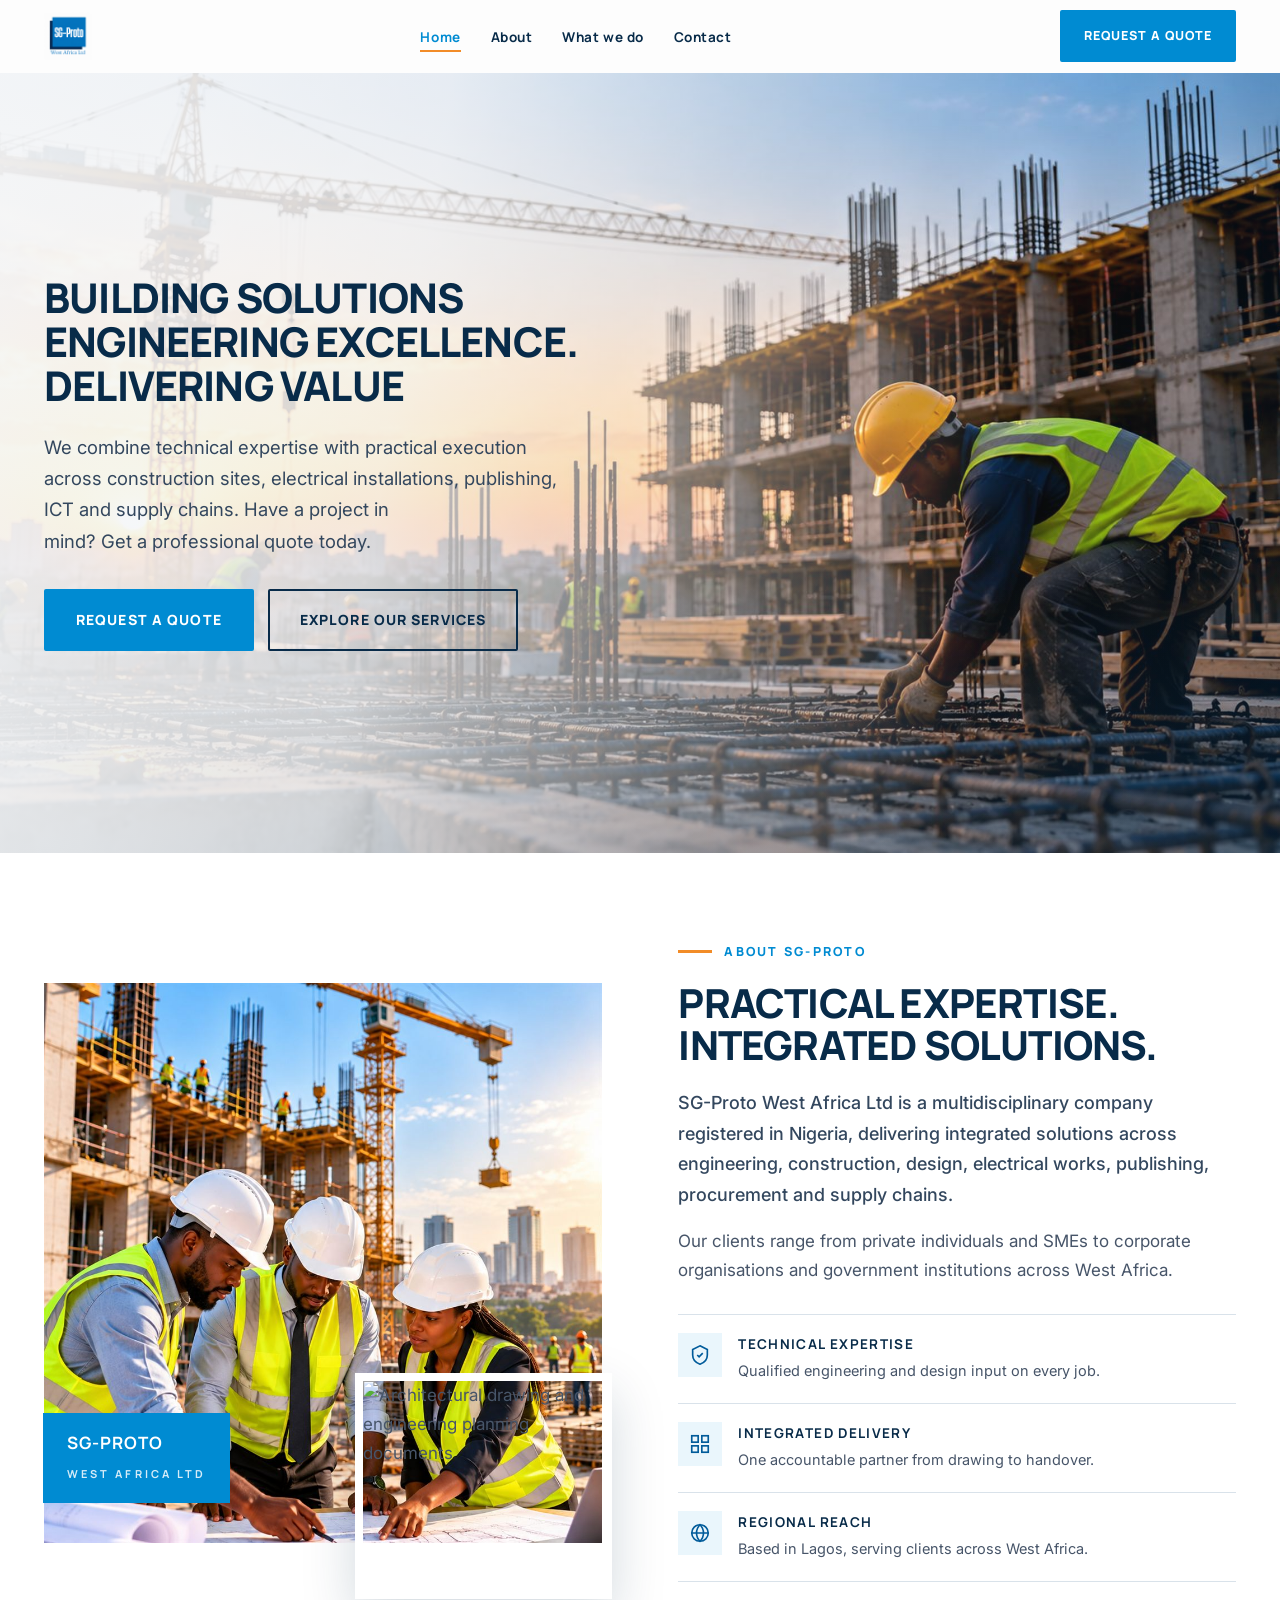
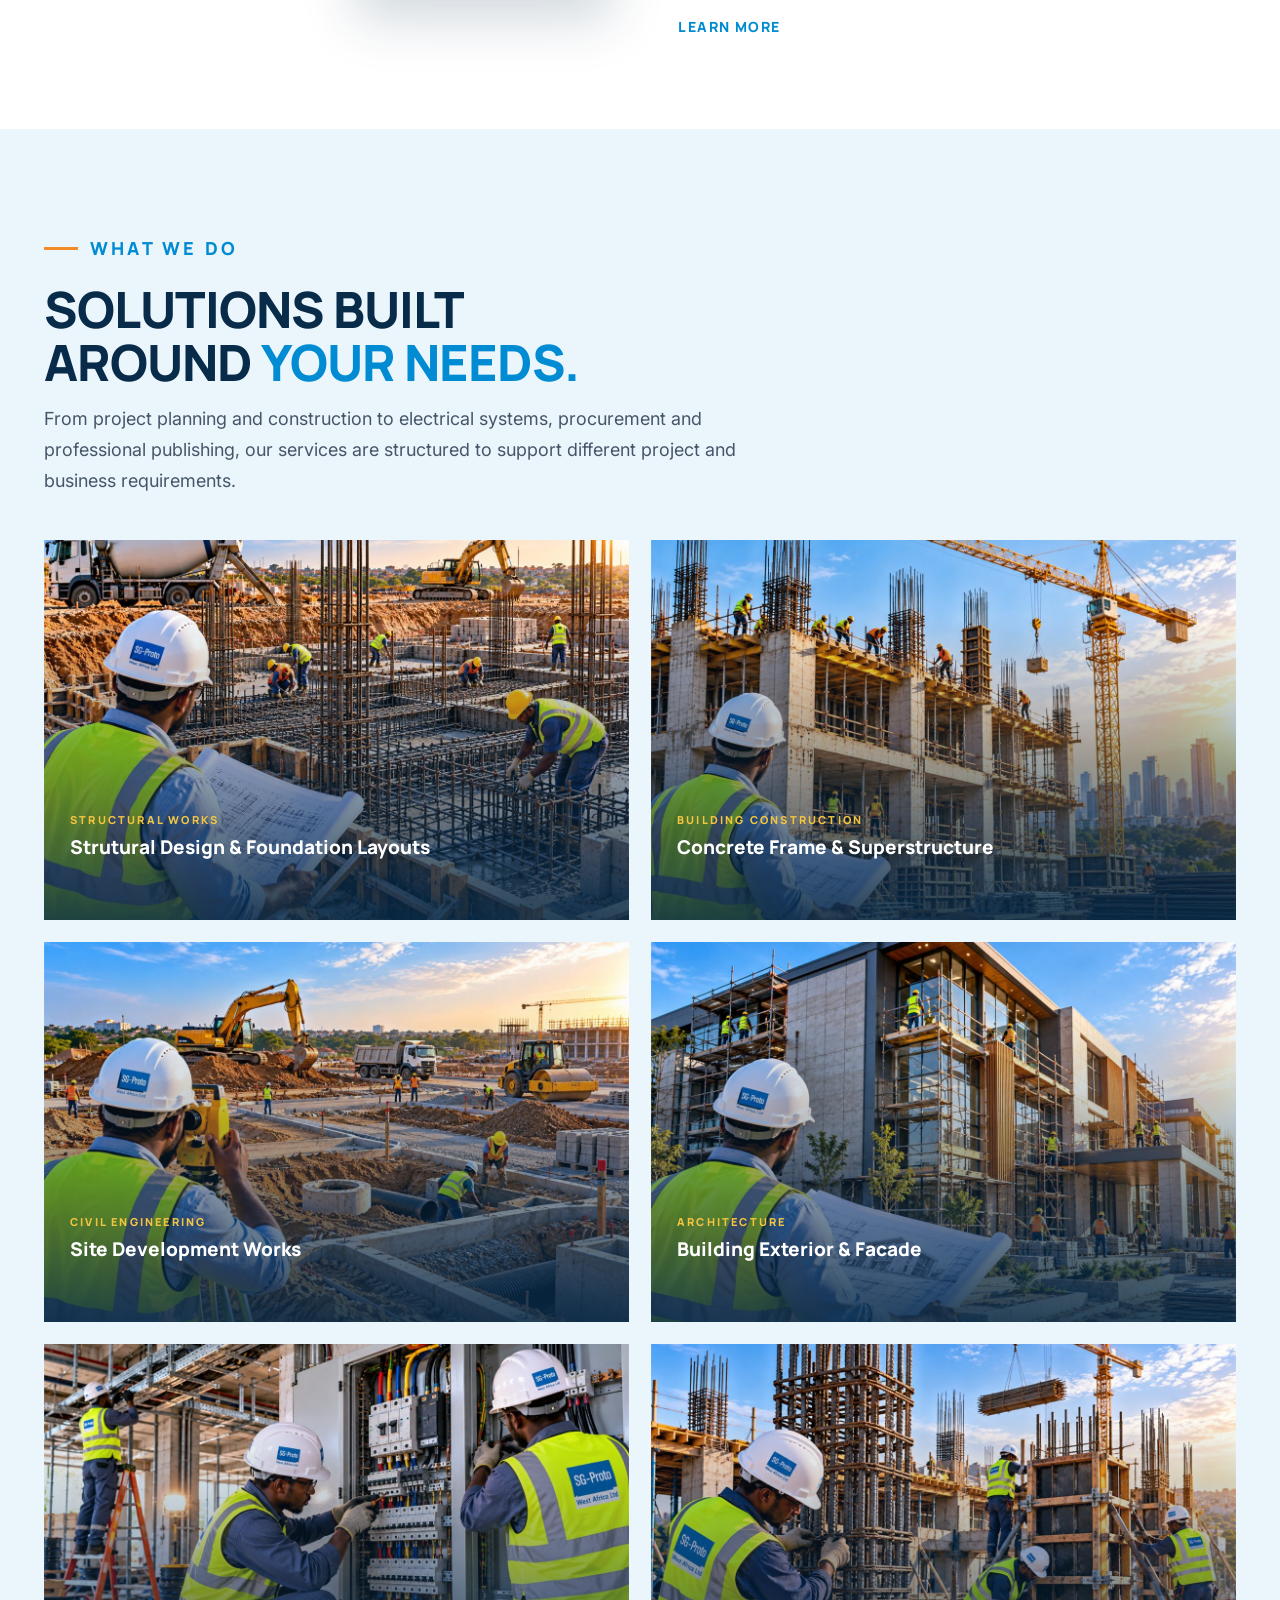
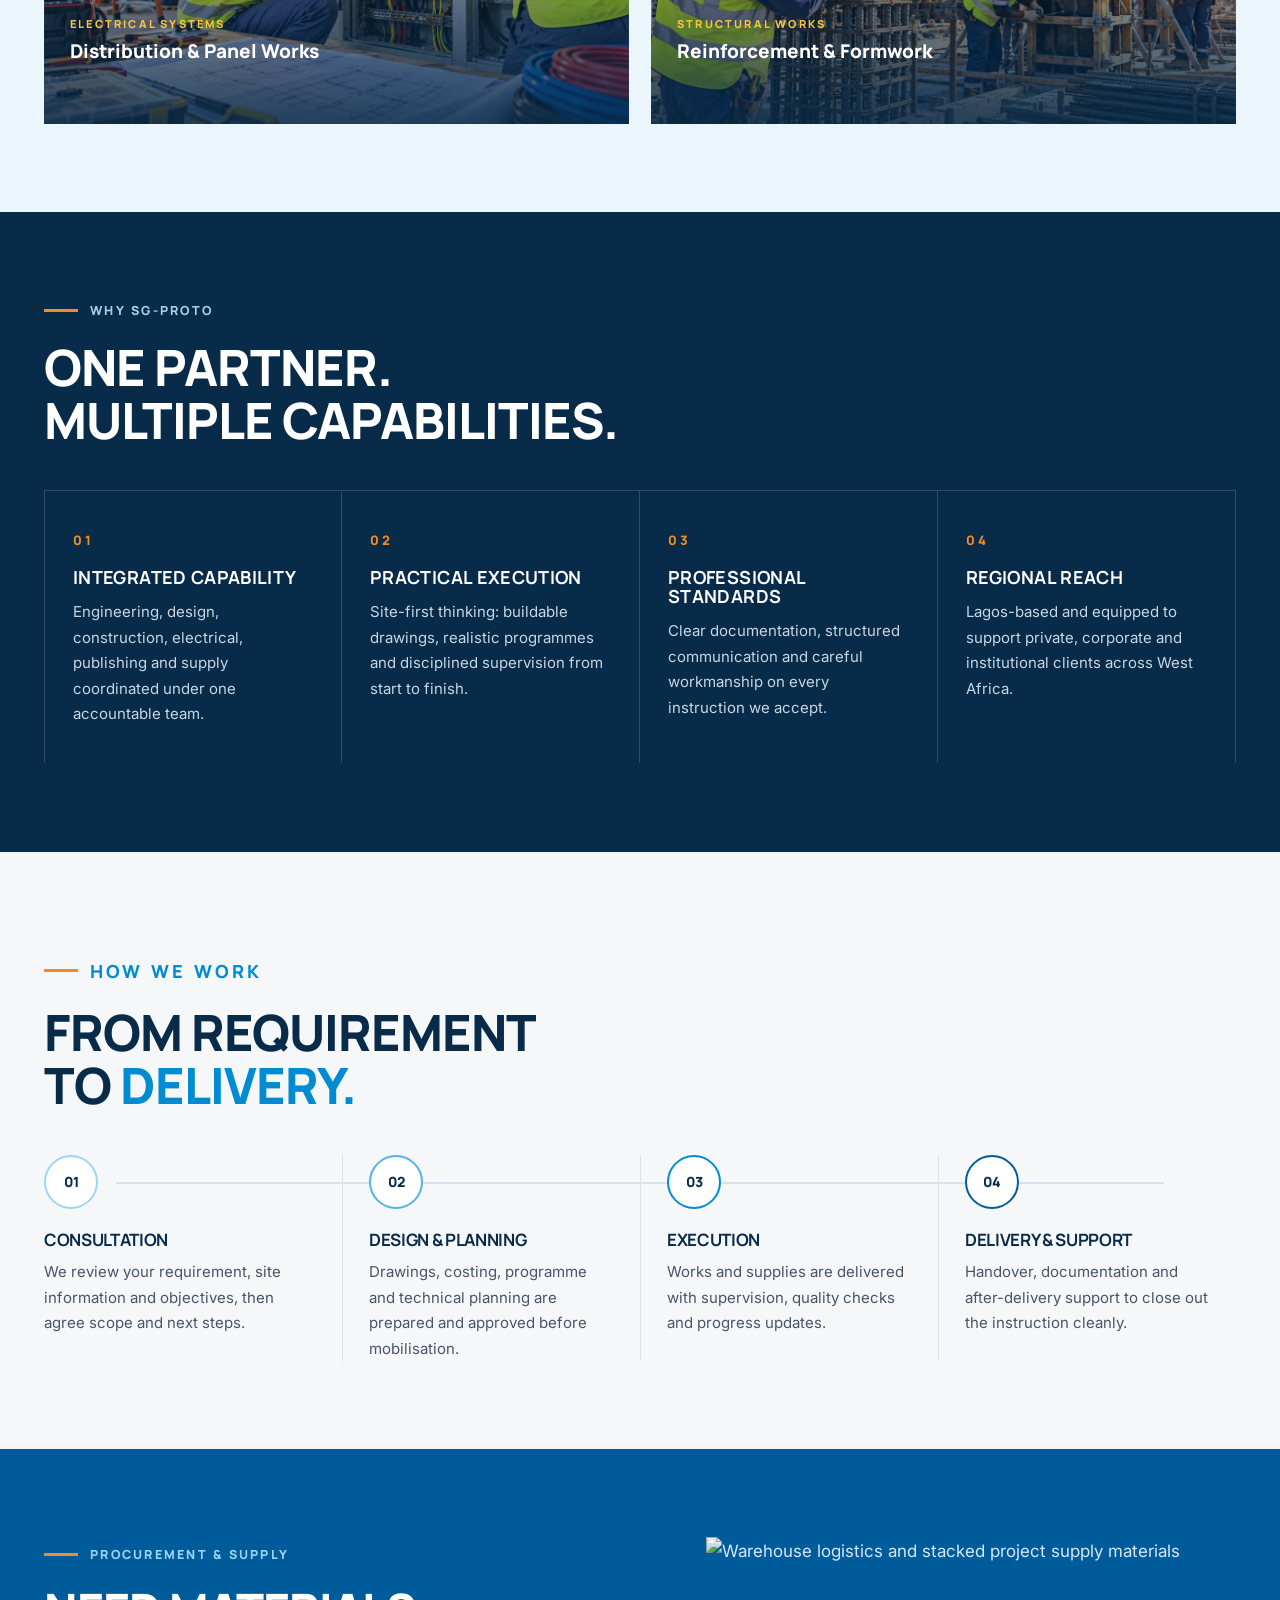
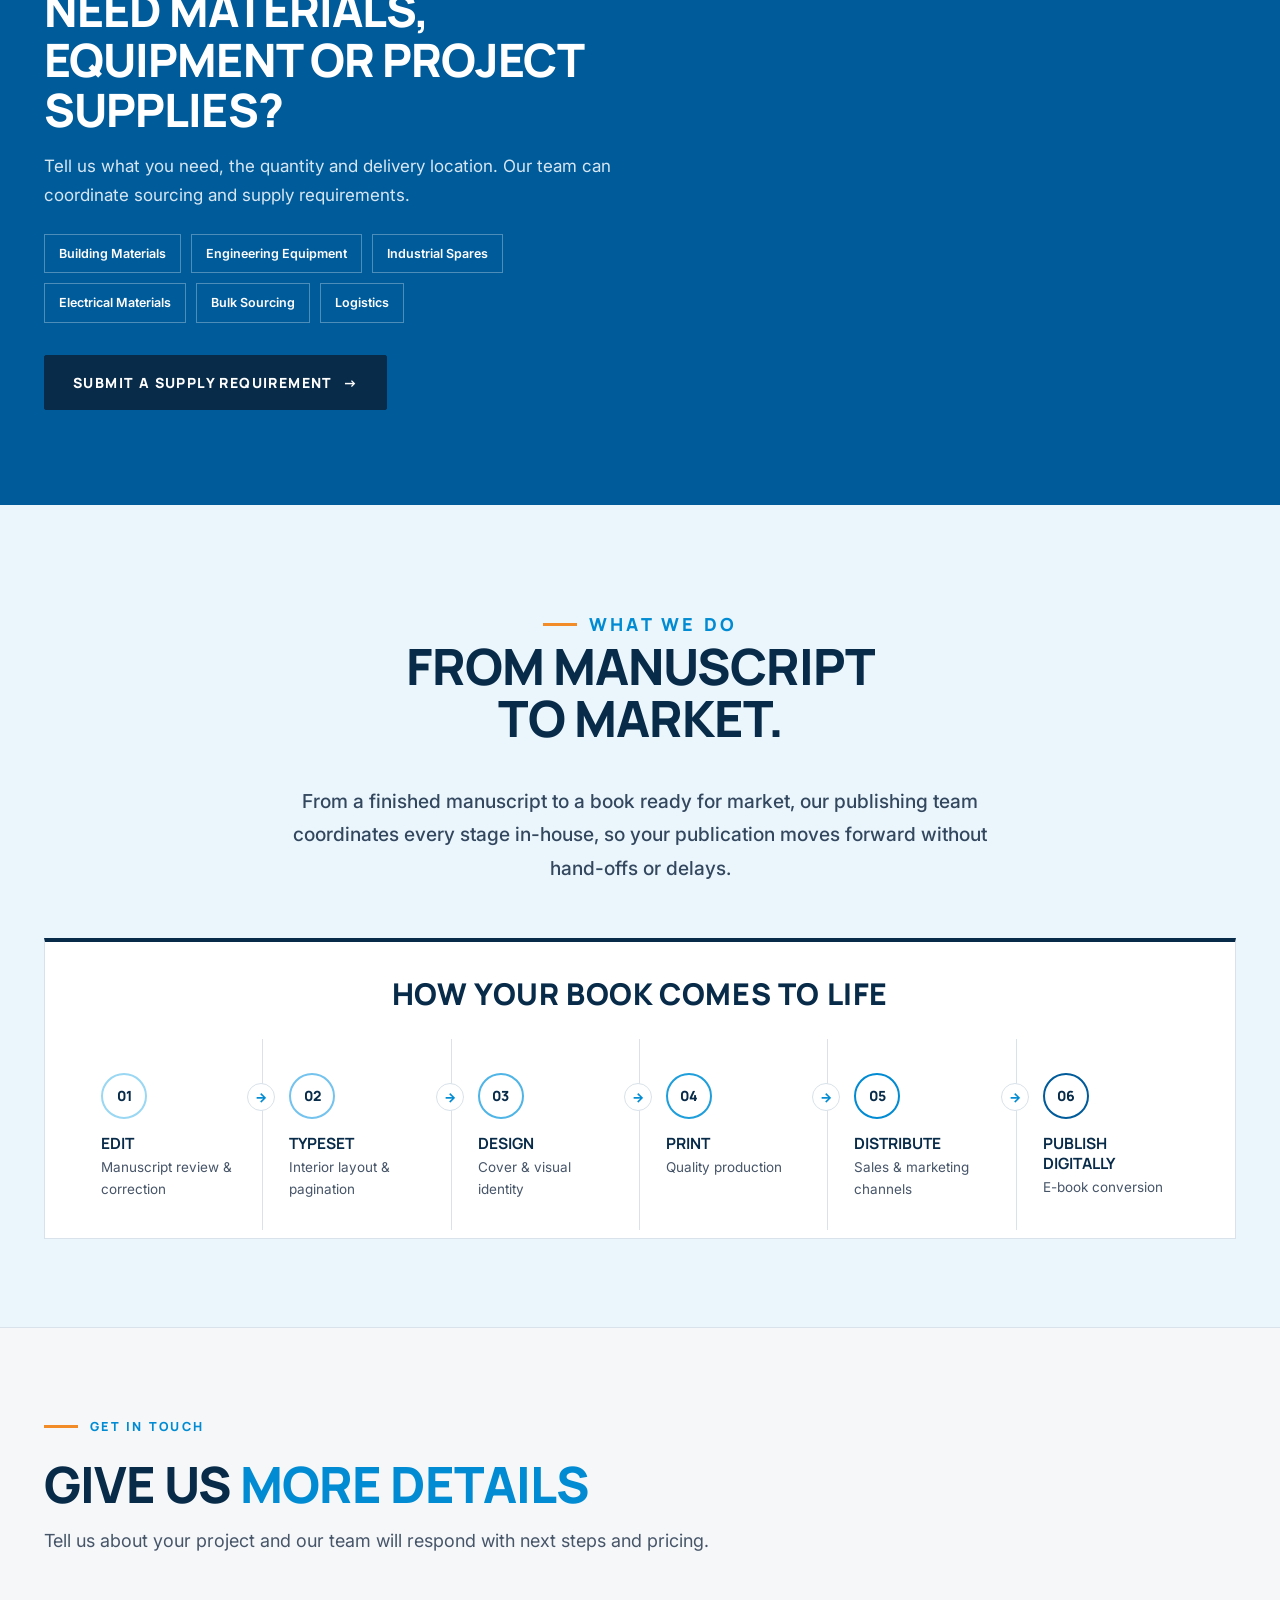
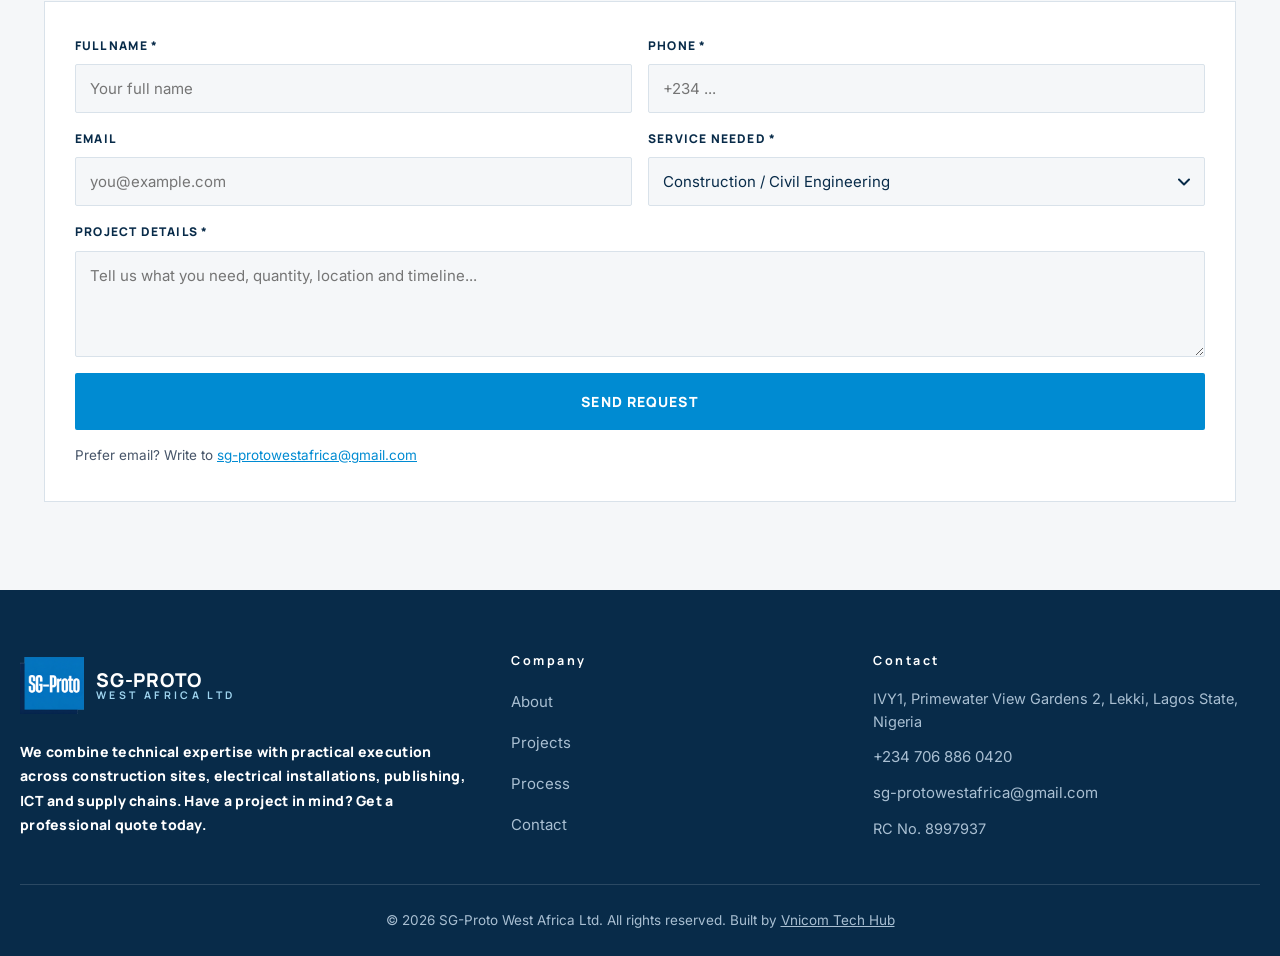
==== commit 39b9cb3a: "Route quote requests to WhatsApp on +234 706 886 0420 and fix phone number" ====
--- a/index.html
+++ b/index.html
@@ -41,7 +41,7 @@
 </nav>
 
 <div class="header-actions">
-    <a href="#contact" class="btn btn-primary btn-sm header-quote" data-open-quote>Request a Quote
+    <a href="https://wa.me/2347068860420?text=Hello%20SG-Proto%20West%20Africa%2C%20I%27d%20like%20to%20request%20a%20quote." class="btn btn-primary btn-sm header-quote">Request a Quote
     </a>
     <button class="nav-toggle" id="navToggle" aria-expanded="false" aria-controls="mobileMenu" aria-label="Open menu">
         <span></span>
@@ -58,7 +58,7 @@
         <li><a href="#projects">What we do</a></li>
         <li><a href="#footer">Contact</a></li>
     </ul>
-        <a href="#contact" class="btn btn-primary btn-block" data-open-quote>Request a Quote</a>
+        <a href="https://wa.me/2347068860420?text=Hello%20SG-Proto%20West%20Africa%2C%20I%27d%20like%20to%20request%20a%20quote." class="btn btn-primary btn-block">Request a Quote</a>
     </nav>
 </div>
 </header>
@@ -77,7 +77,7 @@
 <h1>BUILDING SOLUTIONS<br>ENGINEERING EXCELLENCE. <br>DELIVERING VALUE</h1>
 <p class="lead">We combine technical expertise with practical execution across construction sites, electrical installations, publishing, ICT and supply chains.
 Have a project in <br> mind? Get a professional quote today.</p>
-<div class="hero-btns"><a href="#contact" class="btn btn-primary" data-open-quote>Request a Quote</a><a href="#services" class="btn btn-outline">Explore Our Services</a></div>
+<div class="hero-btns"><a href="https://wa.me/2347068860420?text=Hello%20SG-Proto%20West%20Africa%2C%20I%27d%20like%20to%20request%20a%20quote." class="btn btn-primary">Request a Quote</a><a href="#services" class="btn btn-outline">Explore Our Services</a></div>
 </div>
     </div>
 </div>
@@ -217,7 +217,7 @@
 <div class="field"><label for="fMsg">Project details *</label><textarea id="fMsg" name="message" rows="4" required placeholder="Tell us what you need, quantity, location and timeline..."></textarea></div>
 <p class="form-error" id="formError" role="alert" hidden>Please complete the required fields.</p>
 <button type="submit" class="btn btn-primary btn-block">Send Request</button>
-<p class="form-ok" id="formOk" role="status" hidden>Thank you. Your request has been prepared &mdash; your email app will open to send it to our team.</p>
+<p class="form-ok" id="formOk" role="status" hidden>Thank you. WhatsApp will open with your request ready &mdash; press send and our team will receive it.</p>
 <p class="form-note">Prefer email? Write to <a href="mailto:sg-protowestafrica@gmail.com">sg-protowestafrica@gmail.com</a></p>
 </form>
 </div></div></section>
@@ -228,7 +228,7 @@
 <p class="f-tag">We combine technical expertise with practical execution across construction sites, electrical installations, publishing, ICT and supply chains. Have a project in
 mind? Get a professional quote today.</p></div>
 <nav class="f-col" aria-label="Company"><h4>Company</h4><ul><li><a href="#about">About</a></li><li><a href="#projects">Projects</a></li><li><a href="#process">Process</a></li><li><a href="#contact">Contact</a></li></ul></nav>
-<div class="f-col"><h4>Contact</h4><ul class="f-contact"><li>IVY1, Primewater View Gardens 2, Lekki, Lagos State, Nigeria</li><li><a href="tel:+23470686860420">+234 706 8686 0420</a></li><li><a href="mailto:sg-protowestafrica@gmail.com">sg-protowestafrica@gmail.com</a></li><li>RC No. 8997937</li></ul></div>
+<div class="f-col"><h4>Contact</h4><ul class="f-contact"><li>IVY1, Primewater View Gardens 2, Lekki, Lagos State, Nigeria</li><li><a href="tel:+2347068860420">+234 706 886 0420</a></li><li><a href="mailto:sg-protowestafrica@gmail.com">sg-protowestafrica@gmail.com</a></li><li>RC No. 8997937</li></ul></div>
 </div>
 <div class="container footer-bottom"><p>&copy; <span id="year">2026</span> SG-Proto West Africa Ltd. All rights reserved. Built by <a href="https://www.vnicomhub.com" target="_blank" rel="noopener">Vnicom Tech Hub</a></p>
 </footer>
--- a/styles.css
+++ b/styles.css
@@ -505,9 +505,9 @@
 .f-tag{margin-top:22px;font-family:var(--font-h);font-weight:800;font-size:14px;line-height:1.75;letter-spacing:.02em;color:#fff}
 .f-col h4{font-family:var(--font-h);color:#fff;font-size:12.5px;letter-spacing:.2em;margin-bottom:20px}
 .f-col ul{list-style:none;display:grid;gap:12px}
-.f-col a{color:#a9bfd2;text-decoration:none;font-size:15px}
+.f-col a{color:#a9bfd2;text-decoration:none;font-size:15px;font-weight:400}
 .f-col a:hover{color:var(--yellow)}
-.f-contact li{font-size:14.5px;line-height:1.6}
+.f-contact li{font-size:14.5px;line-height:1.6;font-weight:400}
 .footer-bottom{border-top:1px solid rgba(255,255,255,.14);padding-top:24px;padding-bottom:24px;display:flex;justify-content:center;align-items:center;gap:12px;flex-wrap:wrap;font-size:13.5px;text-align:center}
 /*RESPONSIVE*/
 @media(max-width:1024px){
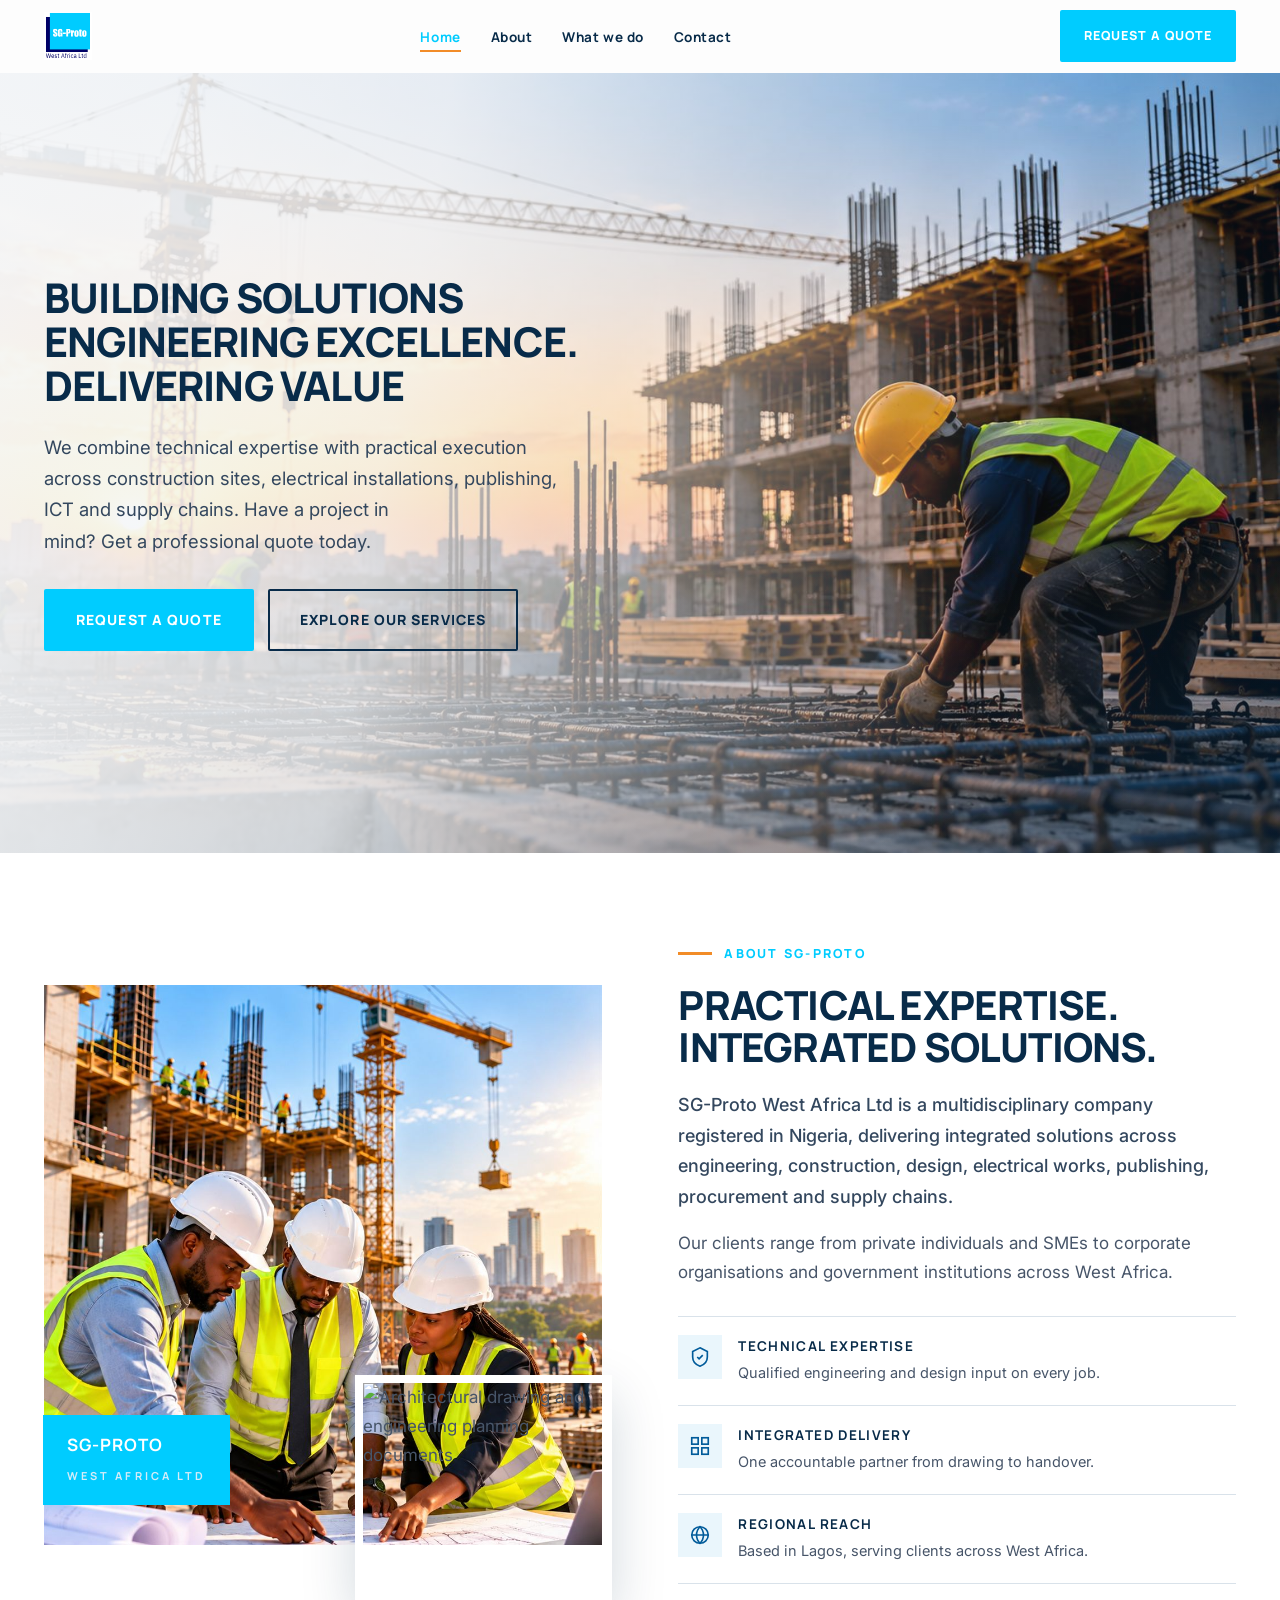
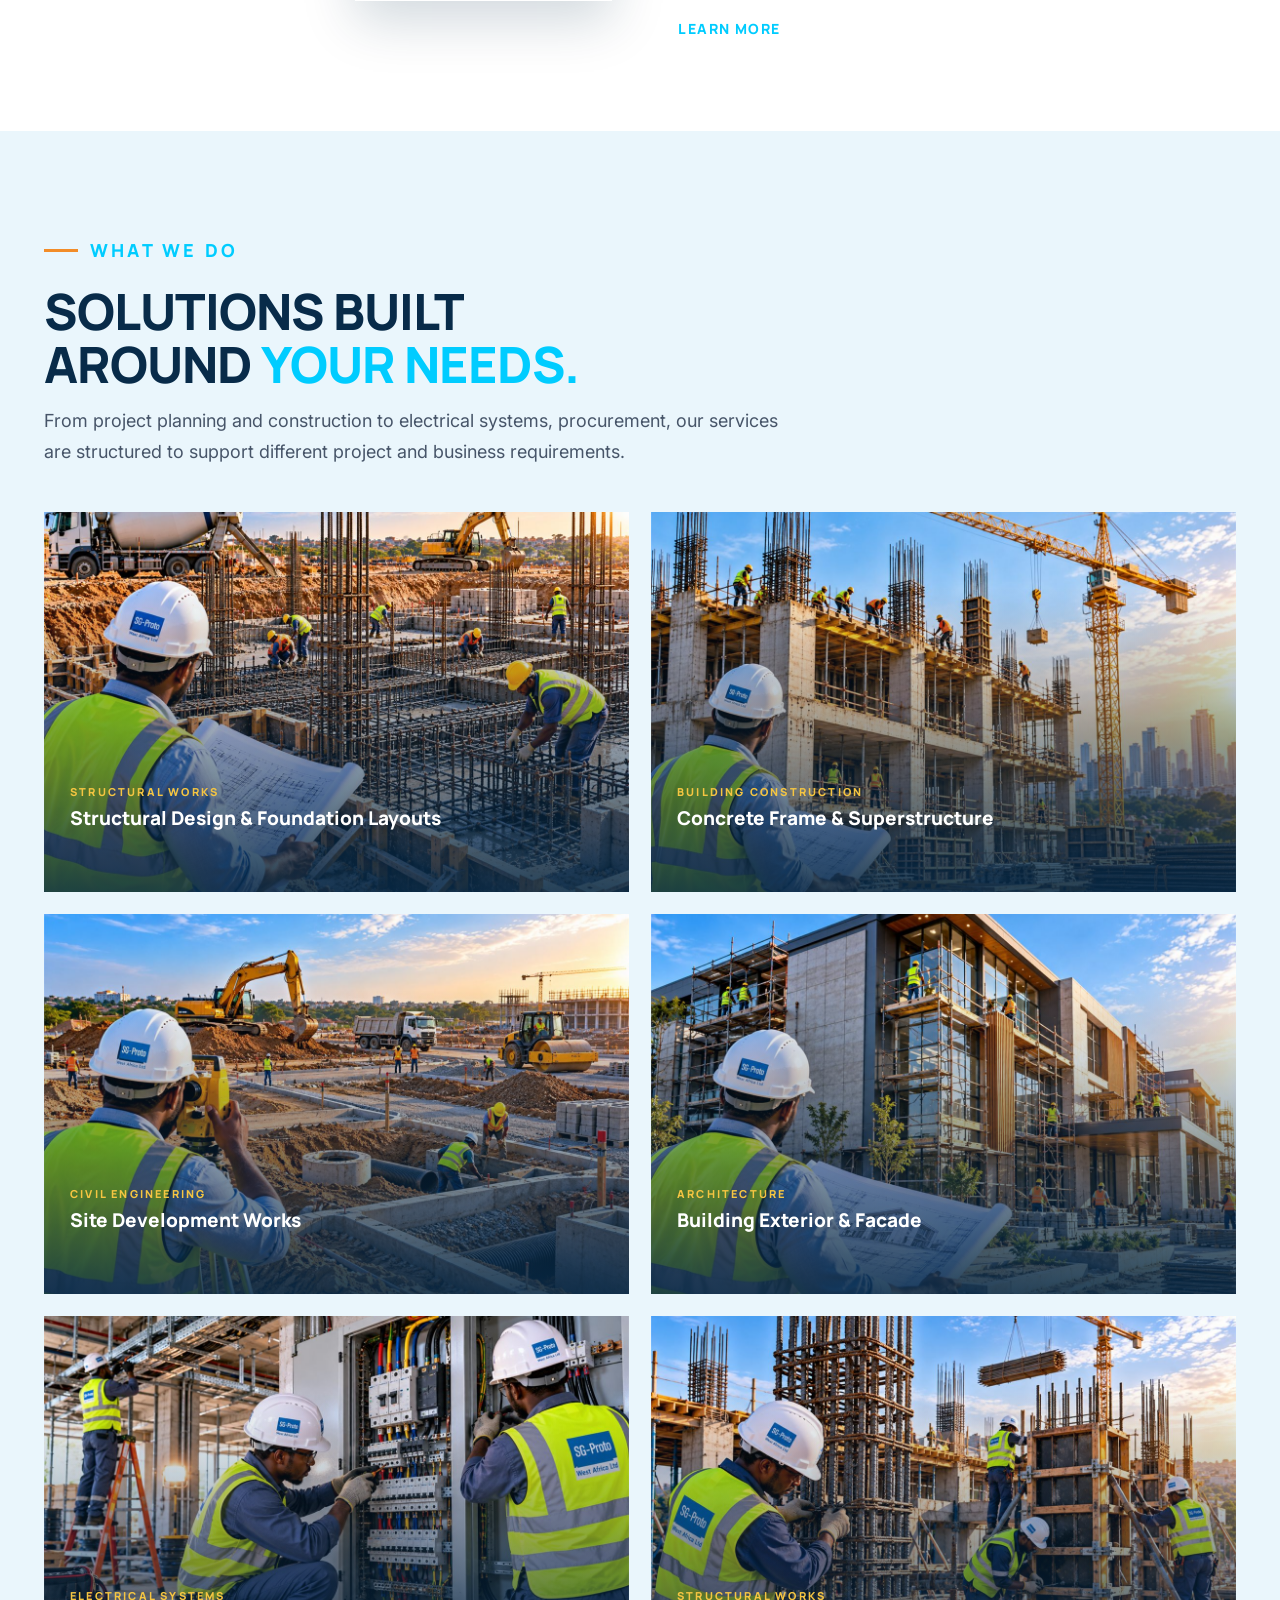
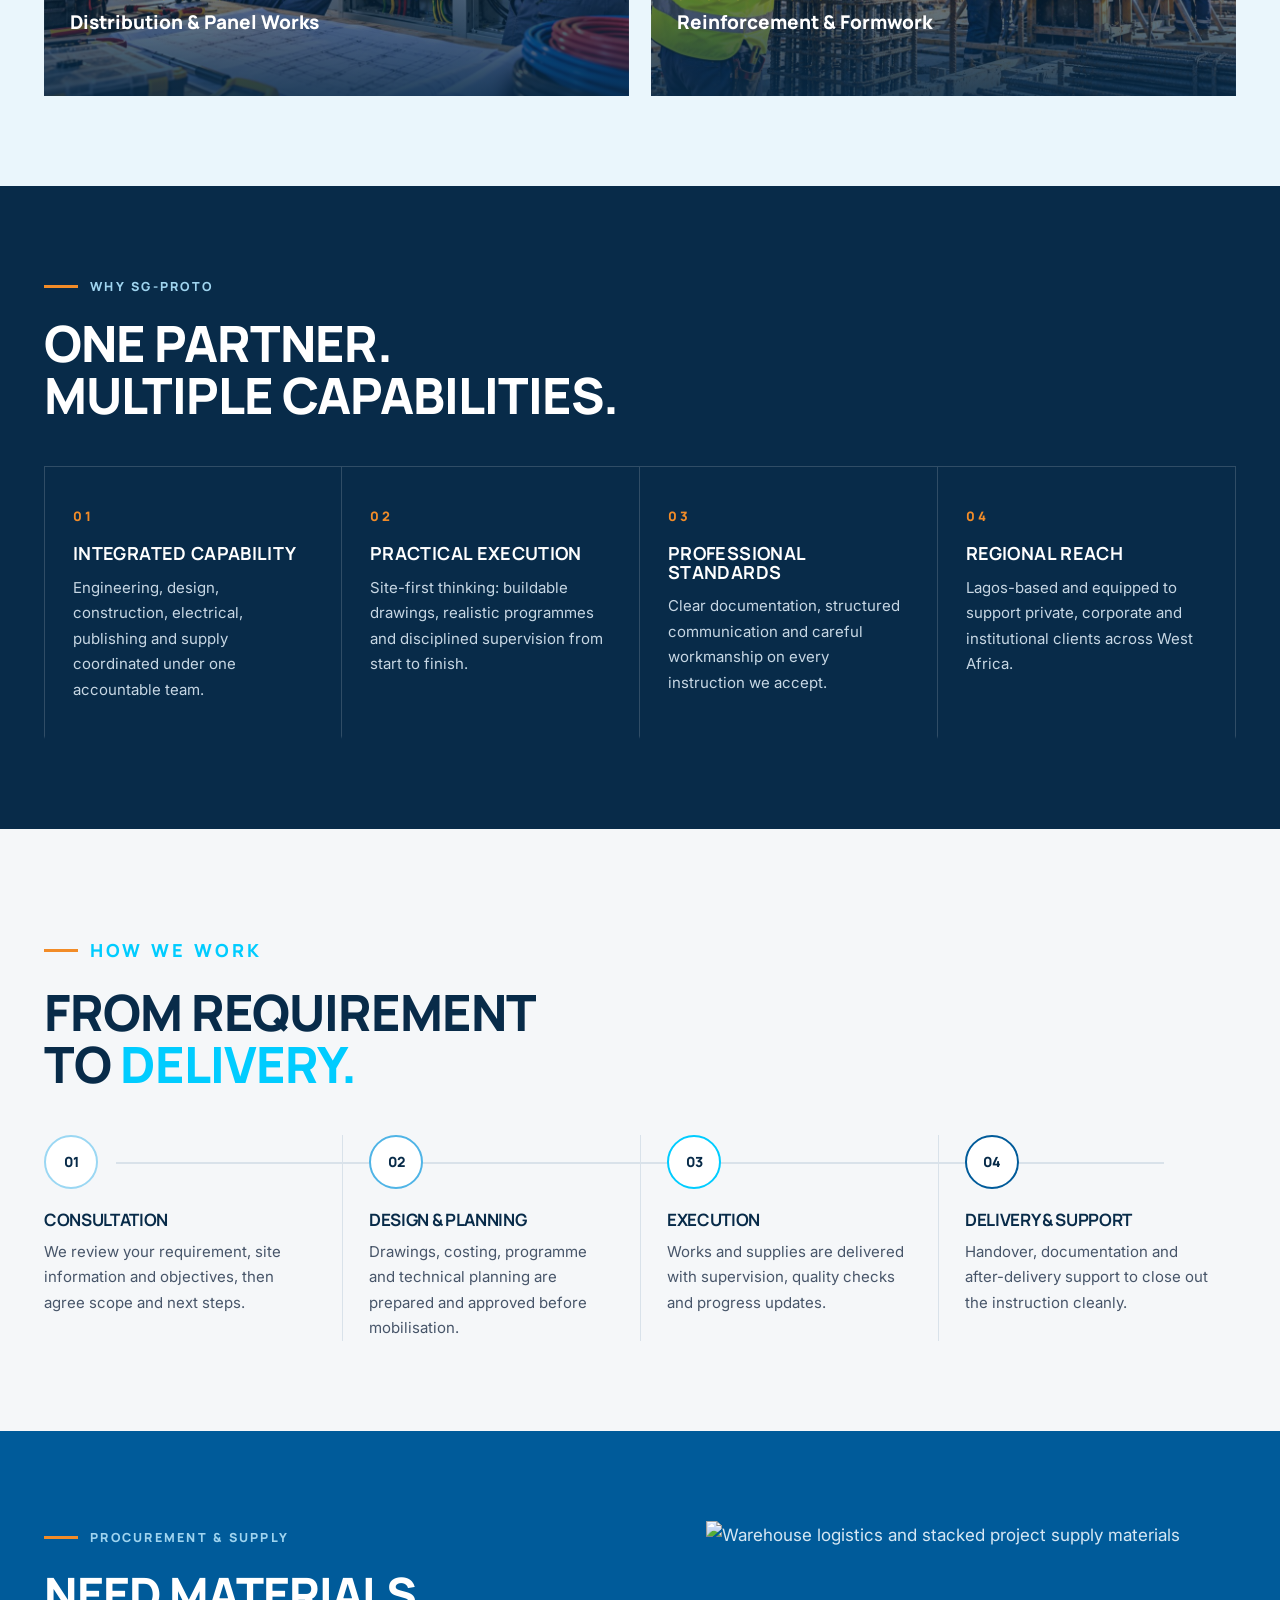
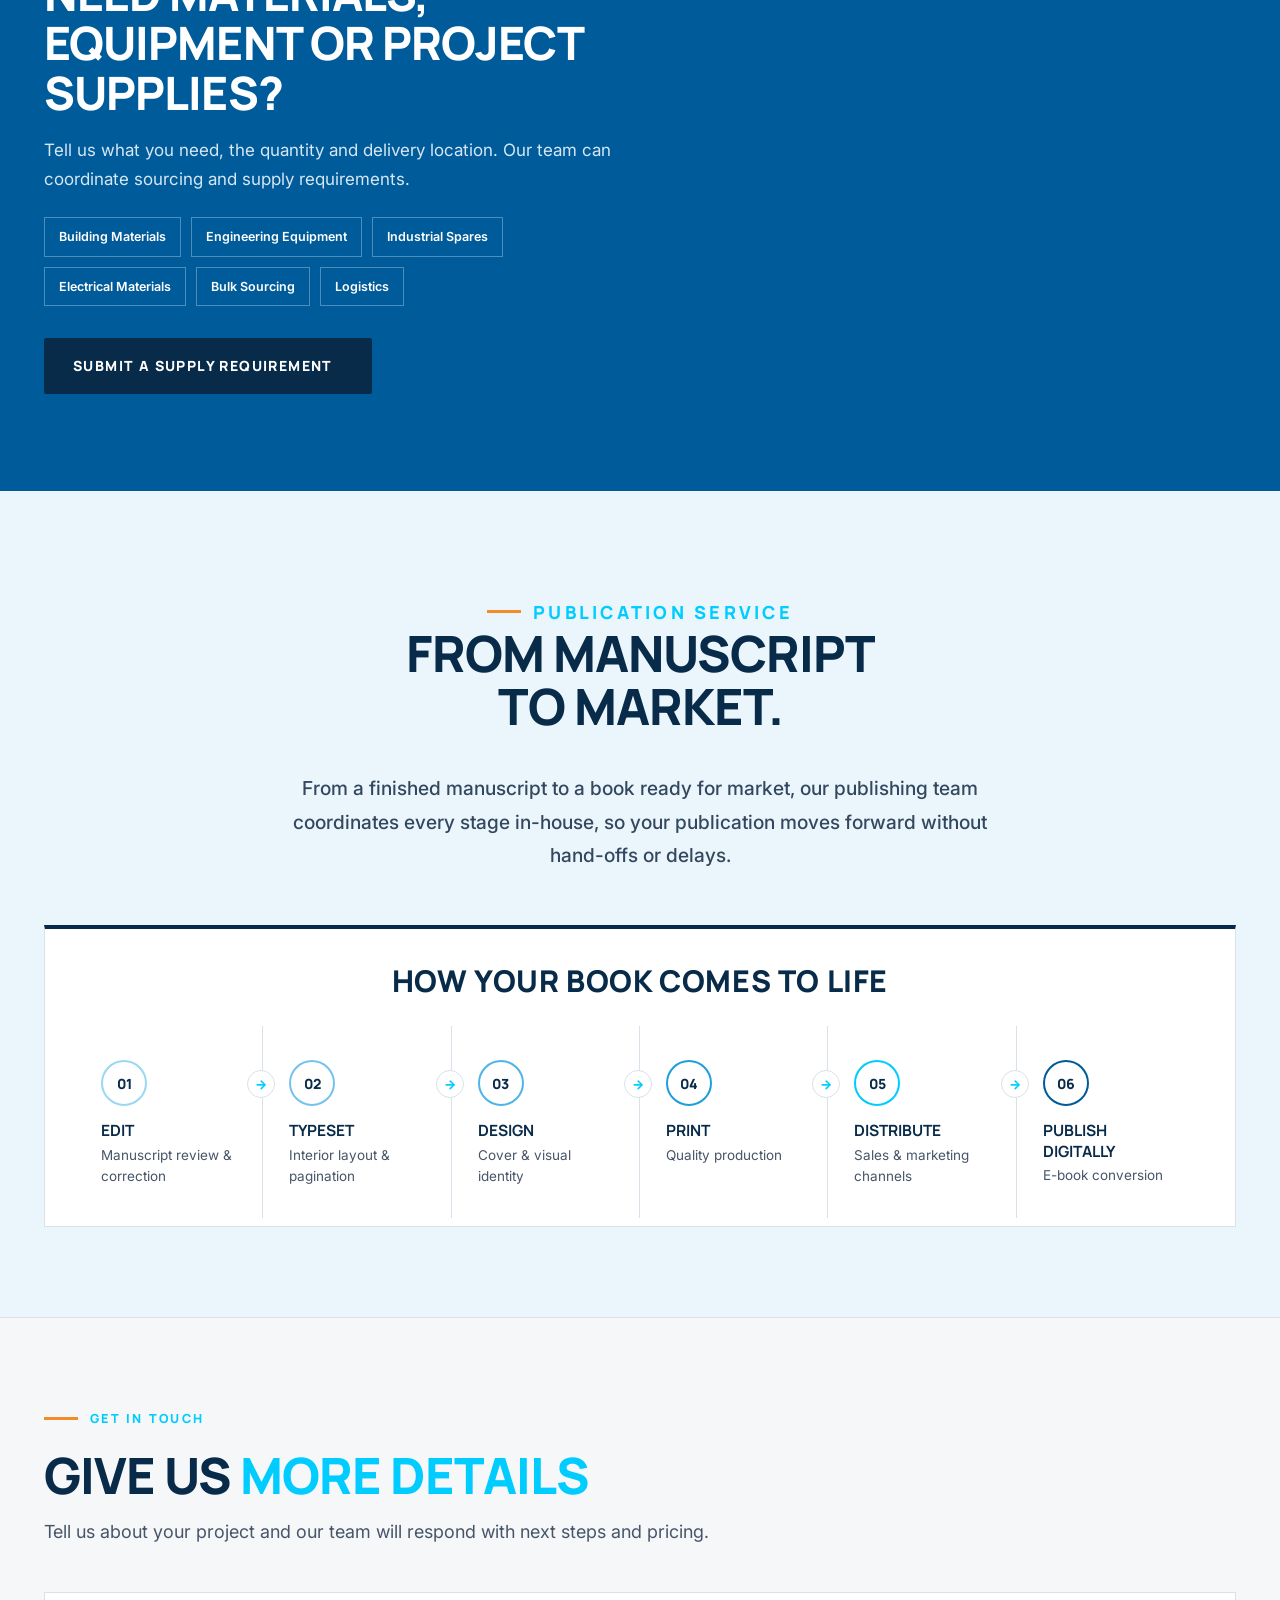
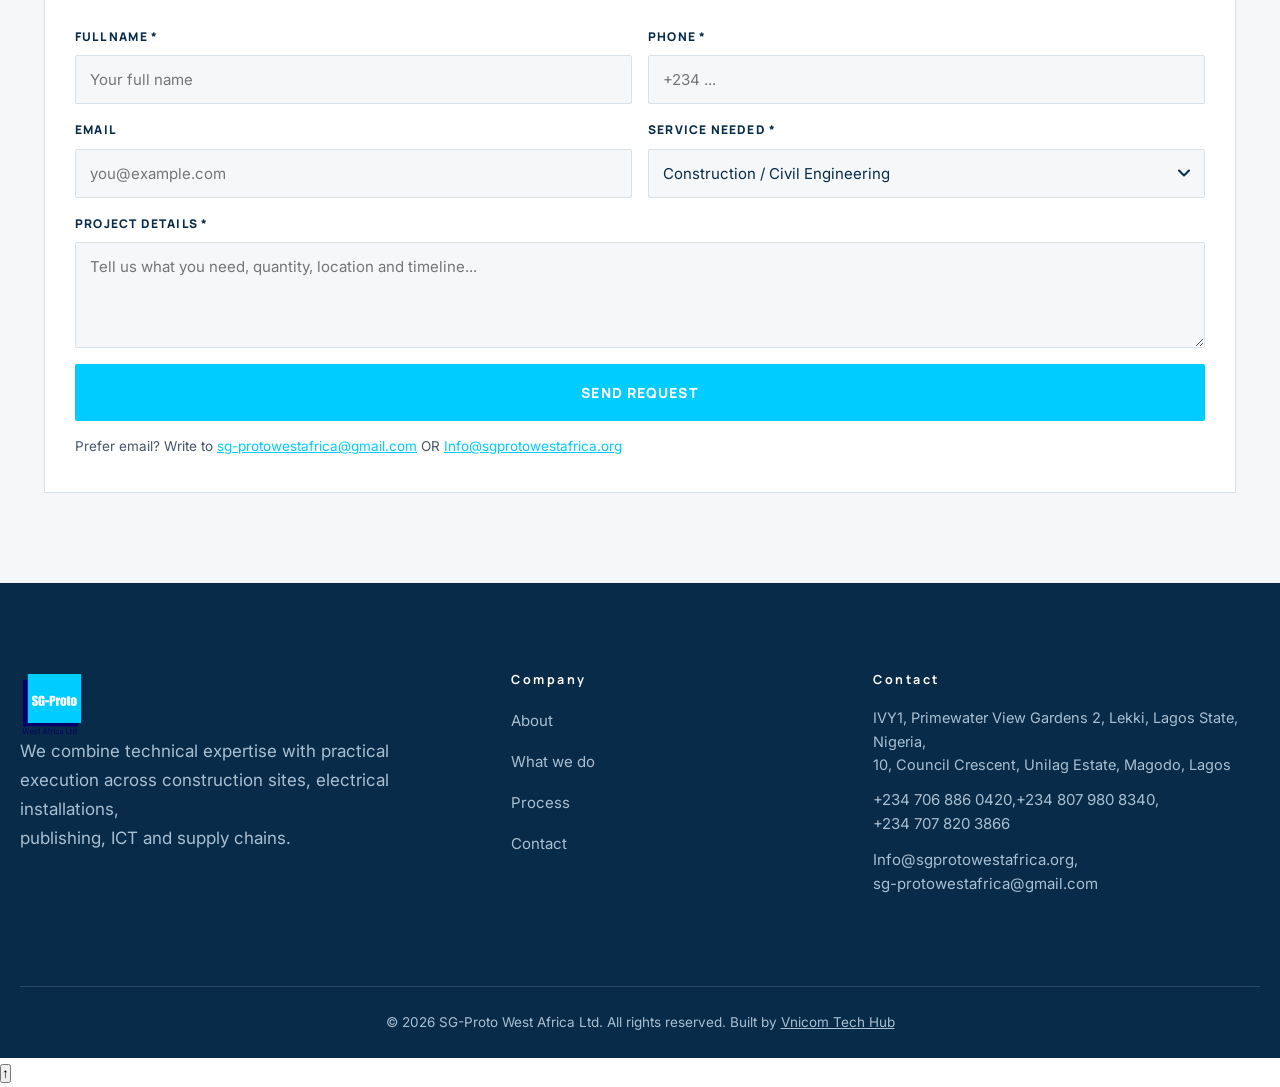
==== commit 06aad1ae: "Add logs footer SVG, logs SVG, and update index.html and styles.css" ====
--- a/index.html
+++ b/index.html
@@ -1,115 +1,165 @@
 <!DOCTYPE html>
 <html lang="en">
+
 <head>
-<meta charset="UTF-8">
-<meta name="viewport" content="width=device-width, initial-scale=1.0">
-<title>SG-Proto West Africa Ltd | Engineering, Construction & Procurement</title>
-<meta name="description" content="SG-Proto West Africa Ltd — Integrated engineering, construction, design, electrical, procurement and professional services for clients across Nigeria and West Africa.">
-<meta name="keywords" content="civil engineering company Lagos, construction company Lagos, building construction Nigeria, engineering services Nigeria, architectural design Lagos, structural design Nigeria, electrical installation Lagos, procurement services Nigeria">
-<meta property="og:title" content="SG-Proto West Africa Ltd | Building Solutions. Engineering Excellence.">
-<meta property="og:description" content="Integrated engineering, construction, design, electrical, procurement and professional services across Nigeria and West Africa.">
-<meta property="og:type" content="website">
-<link rel="preload" as="image" href="image/hero.jpg" fetchpriority="high">
-<link rel="preconnect" href="https://fonts.googleapis.com">
-<link rel="preconnect" href="https://fonts.gstatic.com" crossorigin>
-<link href="https://fonts.googleapis.com/css2?family=Manrope:wght@500;600;700;800&family=Inter:wght@400;500;600&display=swap" rel="stylesheet">
-<link rel="stylesheet" href="styles.css">
-<link rel="icon" type="image/svg+xml" href="data:image/svg+xml,%3Csvg xmlns='http://www.w3.org/2000/svg' viewBox='0 0 32 32'%3E%3Crect width='32' height='32' fill='%23008BD2'/%3E%3Ctext x='16' y='22' font-family='Arial' font-weight='800' font-size='14' fill='white' text-anchor='middle'%3ESG%3C/text%3E%3C/svg%3E">
+    <meta charset="UTF-8">
+    <meta name="viewport" content="width=device-width, initial-scale=1.0">
+    <title>SG-Proto West Africa Ltd | Engineering, Construction & Procurement</title>
+    <meta name="description"
+        content="SG-Proto West Africa Ltd — Integrated engineering, construction, design, electrical, procurement and professional services for clients across Nigeria and West Africa.">
+    <meta name="keywords"
+        content="civil engineering company Lagos, construction company Lagos, building construction Nigeria, engineering services Nigeria, architectural design Lagos, structural design Nigeria, electrical installation Lagos, procurement services Nigeria">
+    <meta property="og:title" content="SG-Proto West Africa Ltd | Building Solutions. Engineering Excellence.">
+    <meta property="og:description"
+        content="Integrated engineering, construction, design, electrical, procurement and professional services across Nigeria and West Africa.">
+    <meta property="og:type" content="website">
+    <link rel="preload" as="image" href="image/hero.jpg" fetchpriority="high">
+    <link rel="preconnect" href="https://fonts.googleapis.com">
+    <link rel="preconnect" href="https://fonts.gstatic.com" crossorigin>
+    <link
+        href="https://fonts.googleapis.com/css2?family=Manrope:wght@500;600;700;800&family=Inter:wght@400;500;600&display=swap"
+        rel="stylesheet">
+    <link rel="stylesheet" href="styles.css">
+    <link rel="icon" type="image/svg+xml"
+        href="data:image/svg+xml,%3Csvg xmlns='http://www.w3.org/2000/svg' viewBox='0 0 32 32'%3E%3Crect width='32' height='32' fill='%23008BD2'/%3E%3Ctext x='16' y='22' font-family='Arial' font-weight='800' font-size='14' fill='white' text-anchor='middle'%3ESG%3C/text%3E%3C/svg%3E">
 </head>
+
 <body>
-<header class="site-header" id="siteHeader">
-<div class="container header-inner">
-    <a href="#home" class="brand" aria-label="SG-Proto West Africa Ltd home">
-        <span class="brand-mark" aria-hidden="true">
-            <img src="image/logo.png" alt="" width="180" height="48">
-        </span>
-
-    <!-- <span class="brand-text">
+    <header class="site-header" id="siteHeader">
+        <div class="container header-inner">
+            <a href="#home" class="brand" aria-label="SG-Proto West Africa Ltd home">
+                <span class="brand-mark" aria-hidden="true">
+                    <img src="image/logs svg.svg" alt="" width="180" height="48">
+                </span>
+
+                <!-- <span class="brand-text">
         <strong>SG-PROTO</strong>
         <em>WEST AFRICA LTD</em>
     </span> -->
-    </a>
-
-<nav class="main-nav" aria-label="Primary navigation">
-    <ul>
-        <li><a href="#home" class="nav-link is-active">Home</a></li>
-        <li><a href="#about" class="nav-link">About</a></li>
-        <!-- <li><a href="#services" class="nav-link">What we do</a></li> -->
-        <li><a href="#projects" class="nav-link">What we do</a></li>
-        <li><a href="#footer" class="nav-link">Contact</a></li>
-    </ul>
-</nav>
-
-<div class="header-actions">
-    <a href="https://wa.me/2347068860420?text=Hello%20SG-Proto%20West%20Africa%2C%20I%27d%20like%20to%20request%20a%20quote." class="btn btn-primary btn-sm header-quote">Request a Quote
-    </a>
-    <button class="nav-toggle" id="navToggle" aria-expanded="false" aria-controls="mobileMenu" aria-label="Open menu">
-        <span></span>
-        <span></span>
-        <span></span>
-    </button>
-</div>
-    </div>
-
-<div class="mobile-menu" id="mobileMenu" hidden><nav aria-label="Mobile navigation">
-    <ul>
-        <li><a href="#home">Home</a></li>
-        <li><a href="#about">About</a></li>
-        <li><a href="#projects">What we do</a></li>
-        <li><a href="#footer">Contact</a></li>
-    </ul>
-        <a href="https://wa.me/2347068860420?text=Hello%20SG-Proto%20West%20Africa%2C%20I%27d%20like%20to%20request%20a%20quote." class="btn btn-primary btn-block">Request a Quote</a>
-    </nav>
-</div>
-</header>
-<main id="main">
-
-<!-- HERO -->
-<section class="hero" id="home" aria-label="Introduction">
-<div class="hero-media">
-<img src="image/hero.jpg" alt="Construction workers in high-visibility vests and hard hats laying steel reinforcement on a concrete slab, with a tower crane and multi-storey concrete frame behind them at sunset" width="1672" height="941" decoding="async" fetchpriority="high">
-<div class="hero-overlay" aria-hidden="true"></div>
-</div>
-<div class="hero-grid">
-<div class="hero-content">
-<div class="container-narrow">
-
-<h1>BUILDING SOLUTIONS<br>ENGINEERING EXCELLENCE. <br>DELIVERING VALUE</h1>
-<p class="lead">We combine technical expertise with practical execution across construction sites, electrical installations, publishing, ICT and supply chains.
-Have a project in <br> mind? Get a professional quote today.</p>
-<div class="hero-btns"><a href="https://wa.me/2347068860420?text=Hello%20SG-Proto%20West%20Africa%2C%20I%27d%20like%20to%20request%20a%20quote." class="btn btn-primary">Request a Quote</a><a href="#services" class="btn btn-outline">Explore Our Services</a></div>
-</div>
-    </div>
-</div>
-</section>
-<!-- ABOUT -->
-<section class="section about" id="about"><div class="container about-grid">
-    <div class="about-media reveal">
-        <div class="about-img-main">
-            <img src="image/about.jpg" alt="SG-Proto site engineers in high-visibility vests and hard hats reviewing architectural drawings at a construction site, with a tower crane and concrete frame behind them" width="1000" height="1000" loading="lazy" decoding="async"></div>
-
-            <div class="about-badge">
-                <strong>SG-PROTO</strong>
-                <span>WEST AFRICA LTD</span>
-            </div>
-
-            <div class="about-img-sub">
-                <img src="https://images.unsplash.com/photo-1503387762-592deb58ef4e?q=80&w=800&auto=format&fit=crop" alt="Architectural drawing and engineering planning documents" loading="lazy"></div>
-</div>
-<div class="about-copy reveal"><p class="eyebrow"><span class="eyebrow-tick"></span>ABOUT SG-PROTO</p>
-<h2>PRACTICAL EXPERTISE.<br>INTEGRATED SOLUTIONS.</h2>
-<p class="about-lead">SG-Proto West Africa Ltd is a multidisciplinary company registered in Nigeria, delivering integrated solutions across engineering, construction, design, electrical works, publishing, procurement and supply chains.</p>
-<p>Our clients range from private individuals and SMEs to corporate organisations and government institutions across West Africa.</p>
-<div class="about-feats">
-<div class="feat"><span class="feat-icon" aria-hidden="true">
-    <svg viewBox="0 0 24 24" width="22" height="22" fill="none" stroke="currentColor" stroke-width="1.8"><path d="M12 2l8 4v6c0 5-3.5 8.5-8 10-4.5-1.5-8-5-8-10V6l8-4z"/><path d="M9 12l2 2 4-4"/></svg></span><div><strong>Technical Expertise</strong><span>Qualified engineering and design input on every job.</span></div></div>
-<div class="feat"><span class="feat-icon" aria-hidden="true"><svg viewBox="0 0 24 24" width="22" height="22" fill="none" stroke="currentColor" stroke-width="1.8"><rect x="3" y="3" width="7" height="7"/><rect x="14" y="3" width="7" height="7"/><rect x="3" y="14" width="7" height="7"/><rect x="14" y="14" width="7" height="7"/></svg></span><div><strong>Integrated Delivery</strong><span>One accountable partner from drawing to handover.</span></div></div>
-<div class="feat"><span class="feat-icon" aria-hidden="true"><svg viewBox="0 0 24 24" width="22" height="22" fill="none" stroke="currentColor" stroke-width="1.8"><circle cx="12" cy="12" r="9"/><path d="M3 12h18M12 3c2.5 2.5 3.8 5.6 3.8 9S14.5 18.5 12 21c-2.5-2.5-3.8-5.6-3.8-9S9.5 5.5 12 3z"/></svg></span><div><strong>Regional Reach</strong><span>Based in Lagos, serving clients across West Africa.</span></div></div>
-</div>
-<a href="#process" class="text-link">Learn more <span aria-hidden="true"></span></a>
-</div></div></section>
-<!-- SERVICES -->
-<!-- <section class="section services" id="services"><div class="container">
+            </a>
+
+            <nav class="main-nav" aria-label="Primary navigation">
+                <ul>
+                    <li><a href="#home" class="nav-link is-active">Home</a></li>
+                    <li><a href="#about" class="nav-link">About</a></li>
+                    <!-- <li><a href="#services" class="nav-link">What we do</a></li> -->
+                    <li><a href="#projects" class="nav-link">What we do</a></li>
+                    <li><a href="#footer" class="nav-link">Contact</a></li>
+                </ul>
+            </nav>
+
+            <div class="header-actions">
+                <a href="#contact" class="btn btn-primary btn-sm header-quote" data-open-quote>Request a Quote
+                </a>
+                <button class="nav-toggle" id="navToggle" aria-expanded="false" aria-controls="mobileMenu"
+                    aria-label="Open menu">
+                    <span></span>
+                    <span></span>
+                    <span></span>
+                </button>
+            </div>
+        </div>
+
+        <div class="mobile-menu" id="mobileMenu" hidden>
+            <nav aria-label="Mobile navigation">
+                <ul>
+                    <li><a href="#home">Home</a></li>
+                    <li><a href="#about">About</a></li>
+                    <li><a href="#projects">What we do</a></li>
+                    <li><a href="#contact">Contact</a></li>
+                </ul>
+                <a href="#contact" class="btn btn-primary btn-block" data-open-quote>Request a Quote</a>
+            </nav>
+        </div>
+    </header>
+    <main id="main">
+
+        <!-- HERO -->
+        <section class="hero" id="home" aria-label="Introduction">
+            <div class="hero-media">
+                <img src="image/hero.jpg"
+                    alt="Construction workers in high-visibility vests and hard hats laying steel reinforcement on a concrete slab, with a tower crane and multi-storey concrete frame behind them at sunset"
+                    width="1672" height="941" decoding="async" fetchpriority="high">
+                <div class="hero-overlay" aria-hidden="true"></div>
+            </div>
+            <div class="hero-grid">
+                <div class="hero-content">
+                    <div class="container-narrow">
+
+                        <h1>BUILDING SOLUTIONS<br>ENGINEERING EXCELLENCE. <br>DELIVERING VALUE</h1>
+                        <p class="lead">We combine technical expertise with practical execution across construction
+                            sites, electrical installations, publishing, ICT and supply chains.
+                            Have a project in <br> mind? Get a professional quote today.</p>
+                        <div class="hero-btns"><a href="#contact" class="btn btn-primary" data-open-quote>Request a
+                                Quote</a><a href="#services" class="btn btn-outline">Explore Our Services</a></div>
+                    </div>
+                </div>
+            </div>
+        </section>
+        <!-- ABOUT -->
+        <section class="section about" id="about">
+            <div class="container about-grid">
+                <div class="about-media reveal">
+                    <div class="about-img-main">
+                        <img src="image/about.jpg"
+                            alt="SG-Proto site engineers in high-visibility vests and hard hats reviewing architectural drawings at a construction site, with a tower crane and concrete frame behind them"
+                            width="1000" height="1000" loading="lazy" decoding="async">
+                    </div>
+
+                    <div class="about-badge">
+                        <strong>SG-PROTO</strong>
+                        <span>WEST AFRICA LTD</span>
+                    </div>
+
+                    <div class="about-img-sub">
+                        <img src="https://images.unsplash.com/photo-1503387762-592deb58ef4e?q=80&w=800&auto=format&fit=crop"
+                            alt="Architectural drawing and engineering planning documents" loading="lazy">
+                    </div>
+                </div>
+                <div class="about-copy reveal">
+                    <p class="eyebrow"><span class="eyebrow-tick"></span>ABOUT SG-PROTO</p>
+                    <h2>PRACTICAL EXPERTISE.<br>INTEGRATED SOLUTIONS.</h2>
+                    <p class="about-lead">SG-Proto West Africa Ltd is a multidisciplinary company registered in Nigeria,
+                        delivering integrated solutions across engineering, construction, design, electrical works,
+                        publishing, procurement and supply chains.</p>
+                    <p>Our clients range from private individuals and SMEs to corporate organisations and government
+                        institutions across West Africa.</p>
+                    <div class="about-feats">
+                        <div class="feat"><span class="feat-icon" aria-hidden="true">
+                                <svg viewBox="0 0 24 24" width="22" height="22" fill="none" stroke="currentColor"
+                                    stroke-width="1.8">
+                                    <path d="M12 2l8 4v6c0 5-3.5 8.5-8 10-4.5-1.5-8-5-8-10V6l8-4z" />
+                                    <path d="M9 12l2 2 4-4" />
+                                </svg></span>
+                            <div><strong>Technical Expertise</strong><span>Qualified engineering and design input on
+                                    every job.</span></div>
+                        </div>
+                        <div class="feat"><span class="feat-icon" aria-hidden="true"><svg viewBox="0 0 24 24" width="22"
+                                    height="22" fill="none" stroke="currentColor" stroke-width="1.8">
+                                    <rect x="3" y="3" width="7" height="7" />
+                                    <rect x="14" y="3" width="7" height="7" />
+                                    <rect x="3" y="14" width="7" height="7" />
+                                    <rect x="14" y="14" width="7" height="7" />
+                                </svg></span>
+                            <div><strong>Integrated Delivery</strong><span>One accountable partner from drawing to
+                                    handover.</span></div>
+                        </div>
+                        <div class="feat"><span class="feat-icon" aria-hidden="true"><svg viewBox="0 0 24 24" width="22"
+                                    height="22" fill="none" stroke="currentColor" stroke-width="1.8">
+                                    <circle cx="12" cy="12" r="9" />
+                                    <path
+                                        d="M3 12h18M12 3c2.5 2.5 3.8 5.6 3.8 9S14.5 18.5 12 21c-2.5-2.5-3.8-5.6-3.8-9S9.5 5.5 12 3z" />
+                                </svg></span>
+                            <div><strong>Regional Reach</strong><span>Based in Lagos, serving clients across West
+                                    Africa.</span></div>
+                        </div>
+                    </div>
+                    <a href="#process" class="text-link">Learn more <span aria-hidden="true"></span></a>
+                </div>
+            </div>
+        </section>
+        <!-- SERVICES -->
+        <!-- <section class="section services" id="services"><div class="container">
 <div class="sec-head reveal"><p class="eyebrow"><span class="eyebrow-tick"></span>WHAT WE DO</p>
 <h2>SOLUTIONS BUILT<br>AROUND <span>YOUR NEEDS.</span></h2>
 <p>From project planning and construction to electrical systems, procurement and professional publishing, our services are structured to support different project and business requirements.</p></div>
@@ -124,12 +174,16 @@
 <article class="svc svc-blue reveal"><p class="svc-num">04</p><h3>Book Publishing &amp; Marketing</h3><p>Editing, typesetting, cover design, printing, distribution, marketing and digital / e-book conversion.</p><a href="#publishing" class="text-link light">See publishing <span aria-hidden="true">&rarr;</span></a></article>
 <article class="svc reveal"><p class="svc-num">05</p><h3>General Supplies &amp; Merchant Services</h3><p>Building materials, engineering equipment, industrial spares, electrical and office supplies, furniture and bulk contract sourcing with logistics.</p><a href="#supply" class="text-link" data-open-supply>Submit a requirement <span aria-hidden="true">&rarr;</span></a></article>
 </div></div></section> -->
-<!-- PROJECTS -->
-<section class="section projects" id="projects"><div class="container">
-<div class="sec-head reveal"><p class="eyebrow"><span class="eyebrow-tick"></span>WHAT WE DO</p>
-<h2>SOLUTIONS BUILT<br>AROUND <span>YOUR NEEDS.</span></h2>
-<p>From project planning and construction to electrical systems, procurement and professional publishing, our services are structured to support different project and business requirements.</p></div>
-<!-- <div class="filters reveal" role="tablist" aria-label="Filter projects">
+        <!-- PROJECTS -->
+        <section class="section projects" id="projects">
+            <div class="container">
+                <div class="sec-head reveal">
+                    <p class="eyebrow"><span class="eyebrow-tick"></span>WHAT WE DO</p>
+                    <h2>SOLUTIONS BUILT<br>AROUND <span>YOUR NEEDS.</span></h2>
+                    <p>From project planning and construction to electrical systems, procurement, our services are
+                        structured to support different project and business requirements.</p>
+                </div>
+                <!-- <div class="filters reveal" role="tablist" aria-label="Filter projects">
 <button class="filter is-active" data-filter="all" role="tab" aria-selected="true">All</button>
 <button class="filter" data-filter="construction" role="tab" aria-selected="false">Construction</button>
 <button class="filter" data-filter="civil" role="tab" aria-selected="false">Civil Engineering</button>
@@ -137,54 +191,154 @@
 <button class="filter" data-filter="architecture" role="tab" aria-selected="false">Architecture</button>
 <button class="filter" data-filter="electrical" role="tab" aria-selected="false">Electrical</button>
 </div> -->
-<div class="proj-grid" id="projGrid">
-<article class="proj reveal" data-cat="structural construction"><img src="image/foundation.jpg" alt="Foundation reinforcement steel works" width="1200" height="900" loading="lazy" decoding="async"><div class="proj-cap"><span>Structural Works</span><strong>Strutural Design &amp; Foundation Layouts</strong><em class="proj-view">REQUEST A STRUCTURAL QUOTE </em></div></article>
-<article class="proj reveal" data-cat="construction civil"><img src="image/build.jpg" alt="Tower crane over concrete building frame" width="1200" height="900" loading="lazy" decoding="async"><div class="proj-cap"><span>Building Construction</span><strong>Concrete Frame &amp; Superstructure</strong><em class="proj-view">REQUEST A CONSTRUCTION QUOTE</em></div></article>
-<article class="proj reveal" data-cat="civil construction"><img src="image/CIVIL.jpg" alt="Engineers reviewing civil works on site" width="1200" height="900" loading="lazy" decoding="async"><div class="proj-cap"><span>Civil Engineering</span><strong>Site Development Works</strong><em class="proj-view">DISCUSS YOUR SITE PROJECT</em></div></article>
-<article class="proj reveal" data-cat="architecture"><img src="image/exterior.jpg" alt="Modern architectural building exterior" width="1200" height="900" loading="lazy" decoding="async"><div class="proj-cap"><span>Architecture</span><strong>Building Exterior &amp; Facade</strong><em class="proj-view">DISCUSS YOUR DESIGN</em></div></article>
-<article class="proj reveal" data-cat="electrical"><img src="image/elect.jpg" alt="Electrical panel installation works" width="1200" height="900" loading="lazy" decoding="async"><div class="proj-cap"><span>Electrical Systems</span><strong>Distribution &amp; Panel Works</strong><em class="proj-view">REQUEST AN ELECTRICAL QUOTE</em></div></article>
-<article class="proj reveal" data-cat="structural civil"><img src="image/rebar.jpg" alt="Structural steel and formwork detail" width="1200" height="900" loading="lazy" decoding="async"><div class="proj-cap"><span>Structural Works</span><strong>Reinforcement &amp; Formwork</strong><em class="proj-view">REQUEST STRUCTURAL SUPPORT</em></div></article>
-</div></div></section>
-<!-- FEATURED -->
-<!-- <section class="featured" aria-label="Featured project"><img class="featured-bg" src="https://images.unsplash.com/photo-1503387762-592deb58ef4e?q=80&w=2000&auto=format&fit=crop" alt="Featured construction and structural works" loading="lazy">
+                <div class="proj-grid" id="projGrid">
+                    <article class="proj reveal" data-cat="structural construction"><img src="image/foundation.jpg"
+                            alt="Foundation reinforcement steel works" width="1200" height="900" loading="lazy"
+                            decoding="async">
+                        <div class="proj-cap"><span>Structural Works</span><strong>Structural Design &amp; Foundation
+                                Layouts</strong><em class="proj-view">REQUEST A STRUCTURAL QUOTE </em></div>
+                    </article>
+                    <article class="proj reveal" data-cat="construction civil"><img src="image/build.jpg"
+                            alt="Tower crane over concrete building frame" width="1200" height="900" loading="lazy"
+                            decoding="async">
+                        <div class="proj-cap"><span>Building Construction</span><strong>Concrete Frame &amp;
+                                Superstructure</strong><em class="proj-view">REQUEST A CONSTRUCTION QUOTE</em></div>
+                    </article>
+                    <article class="proj reveal" data-cat="civil construction"><img src="image/CIVIL.jpg"
+                            alt="Engineers reviewing civil works on site" width="1200" height="900" loading="lazy"
+                            decoding="async">
+                        <div class="proj-cap"><span>Civil Engineering</span><strong>Site Development Works</strong><em
+                                class="proj-view">DISCUSS YOUR SITE PROJECT</em></div>
+                    </article>
+                    <article class="proj reveal" data-cat="architecture"><img src="image/exterior.jpg"
+                            alt="Modern architectural building exterior" width="1200" height="900" loading="lazy"
+                            decoding="async">
+                        <div class="proj-cap"><span>Architecture</span><strong>Building Exterior &amp;
+                                Facade</strong><em class="proj-view">DISCUSS YOUR DESIGN</em></div>
+                    </article>
+                    <article class="proj reveal" data-cat="electrical"><img src="image/elect.jpg"
+                            alt="Electrical panel installation works" width="1200" height="900" loading="lazy"
+                            decoding="async">
+                        <div class="proj-cap"><span>Electrical Systems</span><strong>Distribution &amp; Panel
+                                Works</strong><em class="proj-view">REQUEST AN ELECTRICAL QUOTE</em></div>
+                    </article>
+                    <article class="proj reveal" data-cat="structural civil"><img src="image/rebar.jpg"
+                            alt="Structural steel and formwork detail" width="1200" height="900" loading="lazy"
+                            decoding="async">
+                        <div class="proj-cap"><span>Structural Works</span><strong>Reinforcement &amp;
+                                Formwork</strong><em class="proj-view">REQUEST STRUCTURAL SUPPORT</em></div>
+                    </article>
+                </div>
+            </div>
+        </section>
+        <!-- FEATURED -->
+        <!-- <section class="featured" aria-label="Featured project"><img class="featured-bg" src="https://images.unsplash.com/photo-1503387762-592deb58ef4e?q=80&w=2000&auto=format&fit=crop" alt="Featured construction and structural works" loading="lazy">
 <div class="featured-shade" aria-hidden="true"></div>
 <div class="container featured-inner reveal"><p class="eyebrow on-dark"><span class="eyebrow-tick"></span>FEATURED PROJECT</p>
 <h2>CONSTRUCTION &amp;<br>STRUCTURAL WORKS</h2>
 <div class="featured-specs"><div><span>Project Type</span><strong>Construction</strong></div><div><span>Service</span><strong>Structural Works</strong></div><div><span>Delivery</span><strong>Design to Handover</strong></div></div>
 <a href="#contact" class="btn btn-light" data-open-quote>View Project</a></div>
 </section> -->
-<!-- WHY -->
-<section class="section why"><div class="container"><div class="why-head reveal"><p class="eyebrow on-dark"><span class="eyebrow-tick"></span>WHY SG-PROTO</p><h2>ONE PARTNER.<br>MULTIPLE CAPABILITIES.</h2></div>
-<div class="why-grid">
-<div class="why-block reveal"><span class="why-num">01</span><h3>Integrated Capability</h3><p>Engineering, design, construction, electrical, publishing and supply coordinated under one accountable team.</p></div>
-<div class="why-block reveal"><span class="why-num">02</span><h3>Practical Execution</h3><p>Site-first thinking: buildable drawings, realistic programmes and disciplined supervision from start to finish.</p></div>
-<div class="why-block reveal"><span class="why-num">03</span><h3>Professional Standards</h3><p>Clear documentation, structured communication and careful workmanship on every instruction we accept.</p></div>
-<div class="why-block reveal"><span class="why-num">04</span><h3>Regional Reach</h3><p>Lagos-based and equipped to support private, corporate and institutional clients across West Africa.</p></div>
-</div></div></section>
-<!-- PROCESS -->
-<section class="section process" id="process"><div class="container">
-<div class="sec-head reveal"><p class="eyebrow"><span class="eyebrow-tick"></span>HOW WE WORK</p><h2>FROM REQUIREMENT<br>TO <span>DELIVERY.</span></h2></div>
-<ol class="steps">
-<li class="step reveal"><span class="step-dot">01</span><div><h3>Consultation</h3><p>We review your requirement, site information and objectives, then agree scope and next steps.</p></div></li>
-<li class="step reveal"><span class="step-dot">02</span><div><h3>Design &amp; Planning</h3><p>Drawings, costing, programme and technical planning are prepared and approved before mobilisation.</p></div></li>
-<li class="step reveal"><span class="step-dot">03</span><div><h3>Execution</h3><p>Works and supplies are delivered with supervision, quality checks and progress updates.</p></div></li>
-<li class="step reveal"><span class="step-dot">04</span><div><h3>Delivery &amp; Support</h3><p>Handover, documentation and after-delivery support to close out the instruction cleanly.</p></div></li>
-</ol></div></section>
-<!-- SUPPLY -->
-<section class="section supply" id="supply"><div class="container supply-grid">
-<div class="supply-copy reveal"><p class="eyebrow on-dark"><span class="eyebrow-tick"></span>PROCUREMENT &amp; SUPPLY</p>
-<h2>NEED MATERIALS, EQUIPMENT OR PROJECT SUPPLIES?</h2>
-<p>Tell us what you need, the quantity and delivery location. Our team can coordinate sourcing and supply requirements.</p>
-<ul class="supply-tags"><li>Building Materials</li><li>Engineering Equipment</li><li>Industrial Spares</li><li>Electrical Materials</li><li>Bulk Sourcing</li><li>Logistics</li></ul>
-<a href="#contact" class="text-link" data-open-supply>Submit a Supply Requirement <span aria-hidden="true">&rarr;</span></a></div>
-<div class="supply-media reveal"><img src="https://images.unsplash.com/photo-1586528116311-ad8dd3c8310d?q=80&w=1000&auto=format&fit=crop" alt="Warehouse logistics and stacked project supply materials" loading="lazy">
-    <!-- <div class="supply-note"><strong>Contract &amp; bulk supply</strong><span>Coordinated sourcing and delivery</span> -->
-    </div>
-    </div>
-</div></section>
-<!-- PUBLISHING -->
-<section class="section publishing" id="publishing"><div class="container">
-<div class="sec-head reveal"><p class="eyebrow"><span class="eyebrow-tick"></span>WHAT WE DO</p>
+        <!-- WHY -->
+        <section class="section why">
+            <div class="container">
+                <div class="why-head reveal">
+                    <p class="eyebrow on-dark"><span class="eyebrow-tick"></span>WHY SG-PROTO</p>
+                    <h2>ONE PARTNER.<br>MULTIPLE CAPABILITIES.</h2>
+                </div>
+                <div class="why-grid">
+                    <div class="why-block reveal"><span class="why-num">01</span>
+                        <h3>Integrated Capability</h3>
+                        <p>Engineering, design, construction, electrical, publishing and supply coordinated under one
+                            accountable team.</p>
+                    </div>
+                    <div class="why-block reveal"><span class="why-num">02</span>
+                        <h3>Practical Execution</h3>
+                        <p>Site-first thinking: buildable drawings, realistic programmes and disciplined supervision
+                            from start to finish.</p>
+                    </div>
+                    <div class="why-block reveal"><span class="why-num">03</span>
+                        <h3>Professional Standards</h3>
+                        <p>Clear documentation, structured communication and careful workmanship on every instruction we
+                            accept.</p>
+                    </div>
+                    <div class="why-block reveal"><span class="why-num">04</span>
+                        <h3>Regional Reach</h3>
+                        <p>Lagos-based and equipped to support private, corporate and institutional clients across West
+                            Africa.</p>
+                    </div>
+                </div>
+            </div>
+        </section>
+        <!-- PROCESS -->
+        <section class="section process" id="process">
+            <div class="container">
+                <div class="sec-head reveal">
+                    <p class="eyebrow"><span class="eyebrow-tick"></span>HOW WE WORK</p>
+                    <h2>FROM REQUIREMENT<br>TO <span>DELIVERY.</span></h2>
+                </div>
+                <ol class="steps">
+                    <li class="step reveal"><span class="step-dot">01</span>
+                        <div>
+                            <h3>Consultation</h3>
+                            <p>We review your requirement, site information and objectives, then agree scope and next
+                                steps.</p>
+                        </div>
+                    </li>
+                    <li class="step reveal"><span class="step-dot">02</span>
+                        <div>
+                            <h3>Design &amp; Planning</h3>
+                            <p>Drawings, costing, programme and technical planning are prepared and approved before
+                                mobilisation.</p>
+                        </div>
+                    </li>
+                    <li class="step reveal"><span class="step-dot">03</span>
+                        <div>
+                            <h3>Execution</h3>
+                            <p>Works and supplies are delivered with supervision, quality checks and progress updates.
+                            </p>
+                        </div>
+                    </li>
+                    <li class="step reveal"><span class="step-dot">04</span>
+                        <div>
+                            <h3>Delivery &amp; Support</h3>
+                            <p>Handover, documentation and after-delivery support to close out the instruction cleanly.
+                            </p>
+                        </div>
+                    </li>
+                </ol>
+            </div>
+        </section>
+        <!-- SUPPLY -->
+        <section class="section supply" id="supply">
+            <div class="container supply-grid">
+                <div class="supply-copy reveal">
+                    <p class="eyebrow on-dark"><span class="eyebrow-tick"></span>PROCUREMENT &amp; SUPPLY</p>
+                    <h2>NEED MATERIALS, EQUIPMENT OR PROJECT SUPPLIES?</h2>
+                    <p>Tell us what you need, the quantity and delivery location. Our team can coordinate sourcing and
+                        supply requirements.</p>
+                    <ul class="supply-tags">
+                        <li>Building Materials</li>
+                        <li>Engineering Equipment</li>
+                        <li>Industrial Spares</li>
+                        <li>Electrical Materials</li>
+                        <li>Bulk Sourcing</li>
+                        <li>Logistics</li>
+                    </ul>
+                    <a href="#contact" class="text-link" data-open-supply>Submit a Supply Requirement <span
+                            aria-hidden="true"></span></a>
+                </div>
+                <div class="supply-media reveal"><img
+                        src="https://images.unsplash.com/photo-1586528116311-ad8dd3c8310d?q=80&w=1000&auto=format&fit=crop"
+                        alt="Warehouse logistics and stacked project supply materials" loading="lazy">
+                    <!-- <div class="supply-note"><strong>Contract &amp; bulk supply</strong><span>Coordinated sourcing and delivery</span> -->
+                </div>
+            </div>
+            </div>
+        </section>
+        <!-- PUBLISHING -->
+        <section class="section publishing" id="publishing"><div class="container">
+<div class="sec-head reveal"><p class="eyebrow"><span class="eyebrow-tick"></span>PUBLICATION SERVICE</p>
 <h2>FROM MANUSCRIPT <br>TO MARKET.</h2></div>
 <div class="pub-grid">
 <div class="pub-copy reveal">
@@ -206,7 +360,7 @@
 </ol>
 </div>
 </div></section>
-<!-- CTA + CONTACT -->
+        <!-- CTA + CONTACT -->
 <section class="section contact" id="contact"><div class="container">
 <div class="sec-head reveal"><div class="eyebrow"><span class="eyebrow-tick" aria-hidden="true"></span>GET IN TOUCH</div><h2 id="contactTitle">GIVE US <span>MORE DETAILS</span></h2><p id="contactLead">Tell us about your project and our team will respond with next steps and pricing.</p></div>
 <form class="quote-form reveal" id="quoteForm" novalidate>
@@ -217,21 +371,49 @@
 <div class="field"><label for="fMsg">Project details *</label><textarea id="fMsg" name="message" rows="4" required placeholder="Tell us what you need, quantity, location and timeline..."></textarea></div>
 <p class="form-error" id="formError" role="alert" hidden>Please complete the required fields.</p>
 <button type="submit" class="btn btn-primary btn-block">Send Request</button>
-<p class="form-ok" id="formOk" role="status" hidden>Thank you. WhatsApp will open with your request ready &mdash; press send and our team will receive it.</p>
-<p class="form-note">Prefer email? Write to <a href="mailto:sg-protowestafrica@gmail.com">sg-protowestafrica@gmail.com</a></p>
+<p class="form-ok" id="formOk" role="status" hidden>Thank you. Your request has been prepared &mdash; your email app will open to send it to our team.</p>
+<p class="form-note">Prefer email? Write to <a href="mailto:sg-protowestafrica@gmail.com">sg-protowestafrica@gmail.com</a> OR <a href="mailto:Info@sgprotowestafrica.org">Info@sgprotowestafrica.org</a></p>
 </form>
 </div></div></section>
-</main>
-<!-- FOOTER -->
-<footer class="footer" id="footer"><div class="container footer-grid">
-<div class="f-brand"><a href="#home" class="brand brand-light" aria-label="SG-Proto West Africa Ltd home"><span class="brand-mark"><img src="image/logo-footer.png" alt="SG-Proto West Africa Ltd logo" width="64" height="64" loading="lazy" decoding="async"></span><span class="brand-text"><strong>SG-PROTO</strong><em>WEST AFRICA LTD</em></span></a>
-<p class="f-tag">We combine technical expertise with practical execution across construction sites, electrical installations, publishing, ICT and supply chains. Have a project in
-mind? Get a professional quote today.</p></div>
-<nav class="f-col" aria-label="Company"><h4>Company</h4><ul><li><a href="#about">About</a></li><li><a href="#projects">Projects</a></li><li><a href="#process">Process</a></li><li><a href="#contact">Contact</a></li></ul></nav>
-<div class="f-col"><h4>Contact</h4><ul class="f-contact"><li>IVY1, Primewater View Gardens 2, Lekki, Lagos State, Nigeria</li><li><a href="tel:+2347068860420">+234 706 886 0420</a></li><li><a href="mailto:sg-protowestafrica@gmail.com">sg-protowestafrica@gmail.com</a></li><li>RC No. 8997937</li></ul></div>
-</div>
-<div class="container footer-bottom"><p>&copy; <span id="year">2026</span> SG-Proto West Africa Ltd. All rights reserved. Built by <a href="https://www.vnicomhub.com" target="_blank" rel="noopener">Vnicom Tech Hub</a></p>
-</footer>
-<script src="script.js" defer></script>
+    </main>
+    <!-- FOOTER -->
+    <footer class="footer">
+        <div class="container footer-grid">
+            <div class="f-brand"><a href="#home" class="brand brand-light"
+                    aria-label="SG-Proto West Africa Ltd home"><span class="brand-mark"><img src="image/logs footer.svg"
+                            alt="SG-Proto West Africa Ltd logo" width="64" height="64" loading="lazy"
+                            decoding="async"></span></a>
+                <p class="">We combine technical expertise with practical execution across construction sites,
+                    electrical installations,<br> publishing, ICT and supply chains.</p>
+            </div>
+            <nav class="f-col" aria-label="Company">
+                <h4>Company</h4>
+                <ul>
+                    <li><a href="#about">About</a></li>
+                    <li><a href="#projects">What we do</a></li>
+                    <li><a href="#process">Process</a></li>
+                    <li><a href="#contact">Contact</a></li>
+                </ul>
+            </nav>
+
+            <div class="f-col">
+                <h4>Contact</h4>
+                <ul class="f-contact">
+                    <li>IVY1, Primewater View Gardens 2, Lekki, Lagos State, Nigeria,<br>10, Council Crescent, Unilag
+                        Estate, Magodo, Lagos</li>
+                    <li><a href="tel:+2347068860420">+234 706 886 0420</a>,<a href="tel:+2348079808340">+234 807 980
+                            8340</a>,<br> <a href="tel:+2347078203866">+234 707 820 3866</a></li>
+                    <li><a href="mailto:Info@sgprotowestafrica.org">Info@sgprotowestafrica.org</a>,<br><a
+                            href="mailto:sg-protowestafrica@gmail.com">sg-protowestafrica@gmail.com</a></li>
+                </ul>
+            </div>
+        </div>
+        <div class="container footer-bottom">
+            <p>&copy; <span id="year">2026</span> SG-Proto West Africa Ltd. All rights reserved. Built by <a
+                    href="https://www.vnicomhub.com" target="_blank" rel="noopener">Vnicom Tech Hub</a></p>
+    </footer>
+    <button class="to-top" id="toTop" aria-label="Back to top">&uarr;</button>
+    <script src="script.js" defer></script>
 </body>
-</html>
+
+</html>
--- a/styles.css
+++ b/styles.css
@@ -1,5 +1,5 @@
 :root{
-    --blue:#008BD2;
+    --blue:#00CCFF;
     --deep:#005B9A;
     --navy:#082B49;
     --white:#fff;
@@ -93,7 +93,7 @@
     color:#9fd4ef}
 
 .section{
-    padding:88px 0}
+    padding:90px 0}
 
 .sec-head{
     max-width:760px;
@@ -494,9 +494,12 @@
 .ci{padding:18px 0;border-bottom:1px solid var(--border)}
 .ci span{display:block;font-family:var(--font-h);font-size:11px;font-weight:800;letter-spacing:.2em;text-transform:uppercase;color:var(--blue);margin-bottom:6px}
 .ci strong{color:var(--navy);font-weight:600;font-size:15.5px;line-height:1.6}
+.contact-detail{margin-top:22px}
+.contact-detail .ci-label{display:block;font-size:11px;letter-spacing:.18em;text-transform:uppercase;color:#00CCFF;font-weight:800;margin-bottom:4px}
+.contact-detail .ci{margin-bottom:10px;font-size:14px}
 /*FOOTER*/
 .footer{background:var(--navy);color:#a9bfd2}
-.footer-grid{display:grid;grid-template-columns:1.4fr 1fr 1.2fr;gap:40px;padding:64px 0 44px}
+.footer-grid{display:grid;grid-template-columns:1.4fr 1fr 1.2fr;gap:40px;padding:90px 0 90px}
 .brand-light .brand-text strong{color:#fff}
 .brand-light .brand-text em{color:#9fd4ef}
 /*footer logo: square badge, so constrain by height rather than the header's wide ratio*/
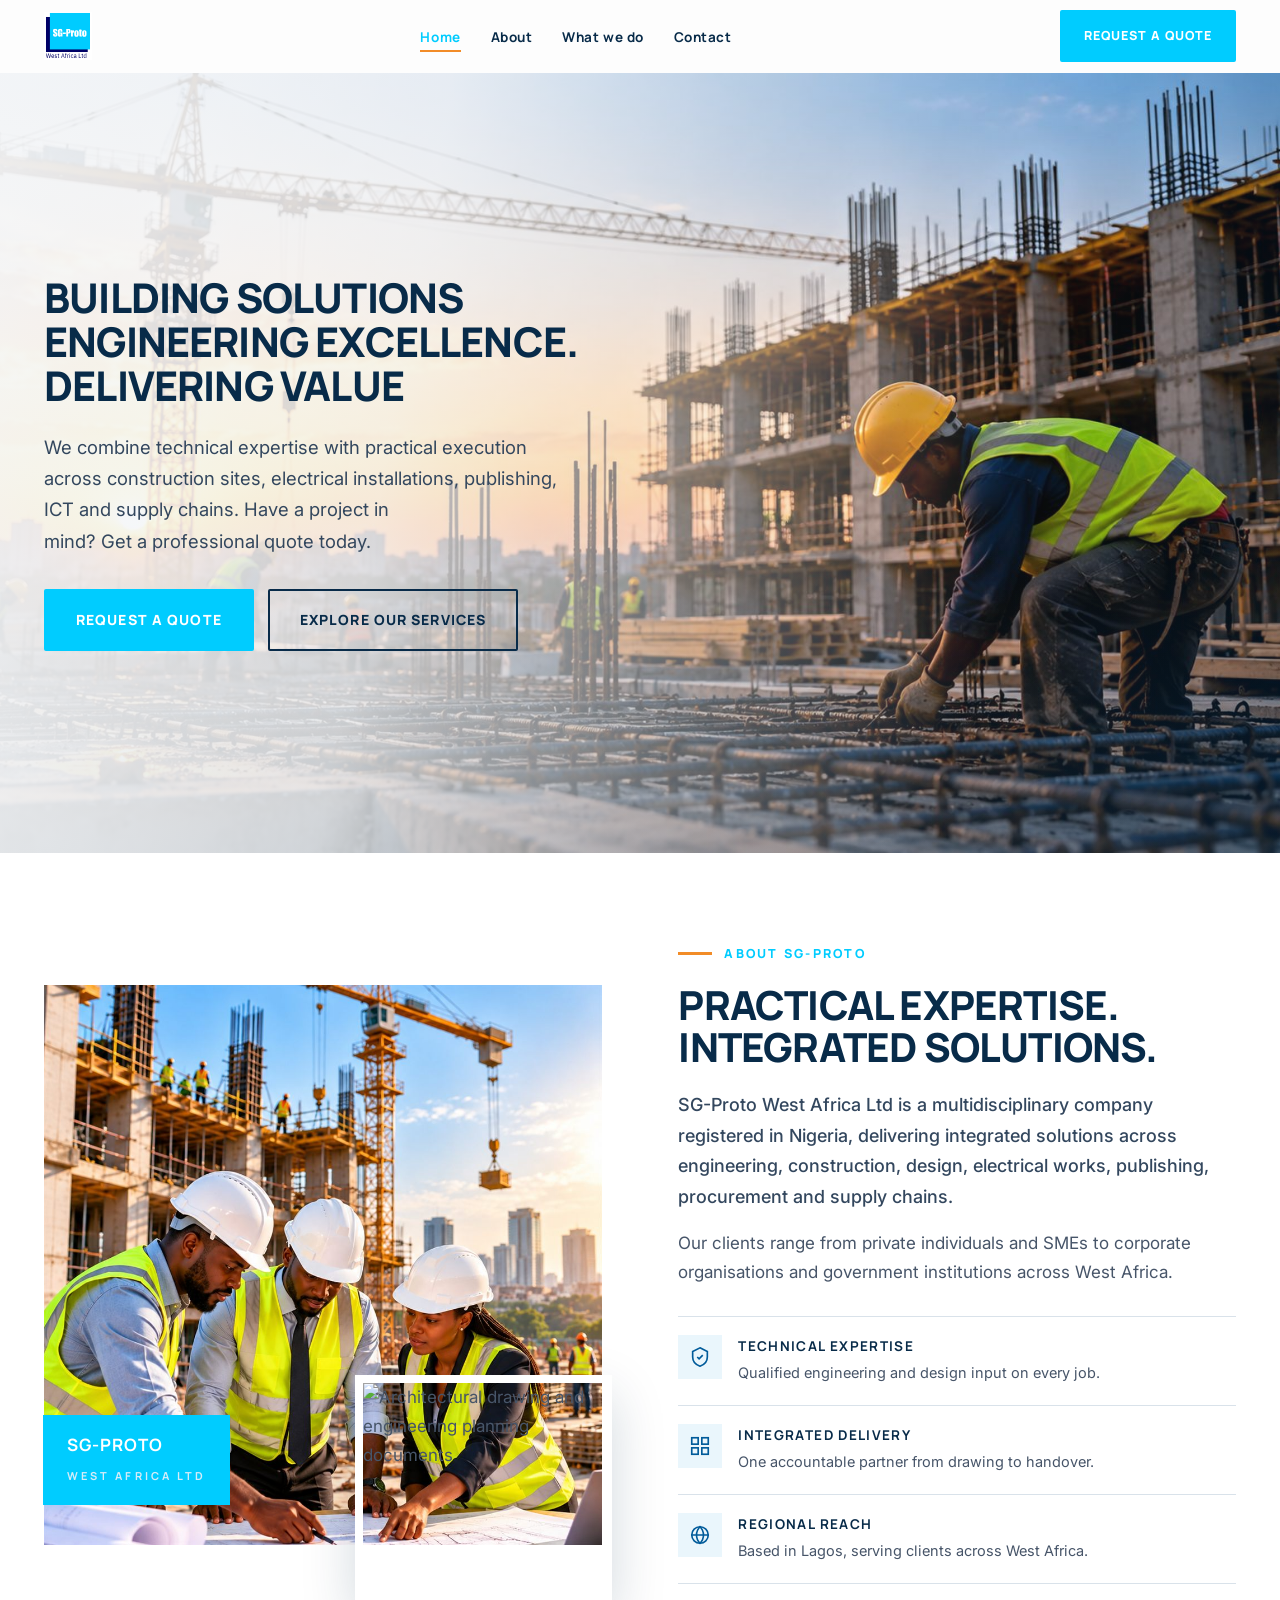
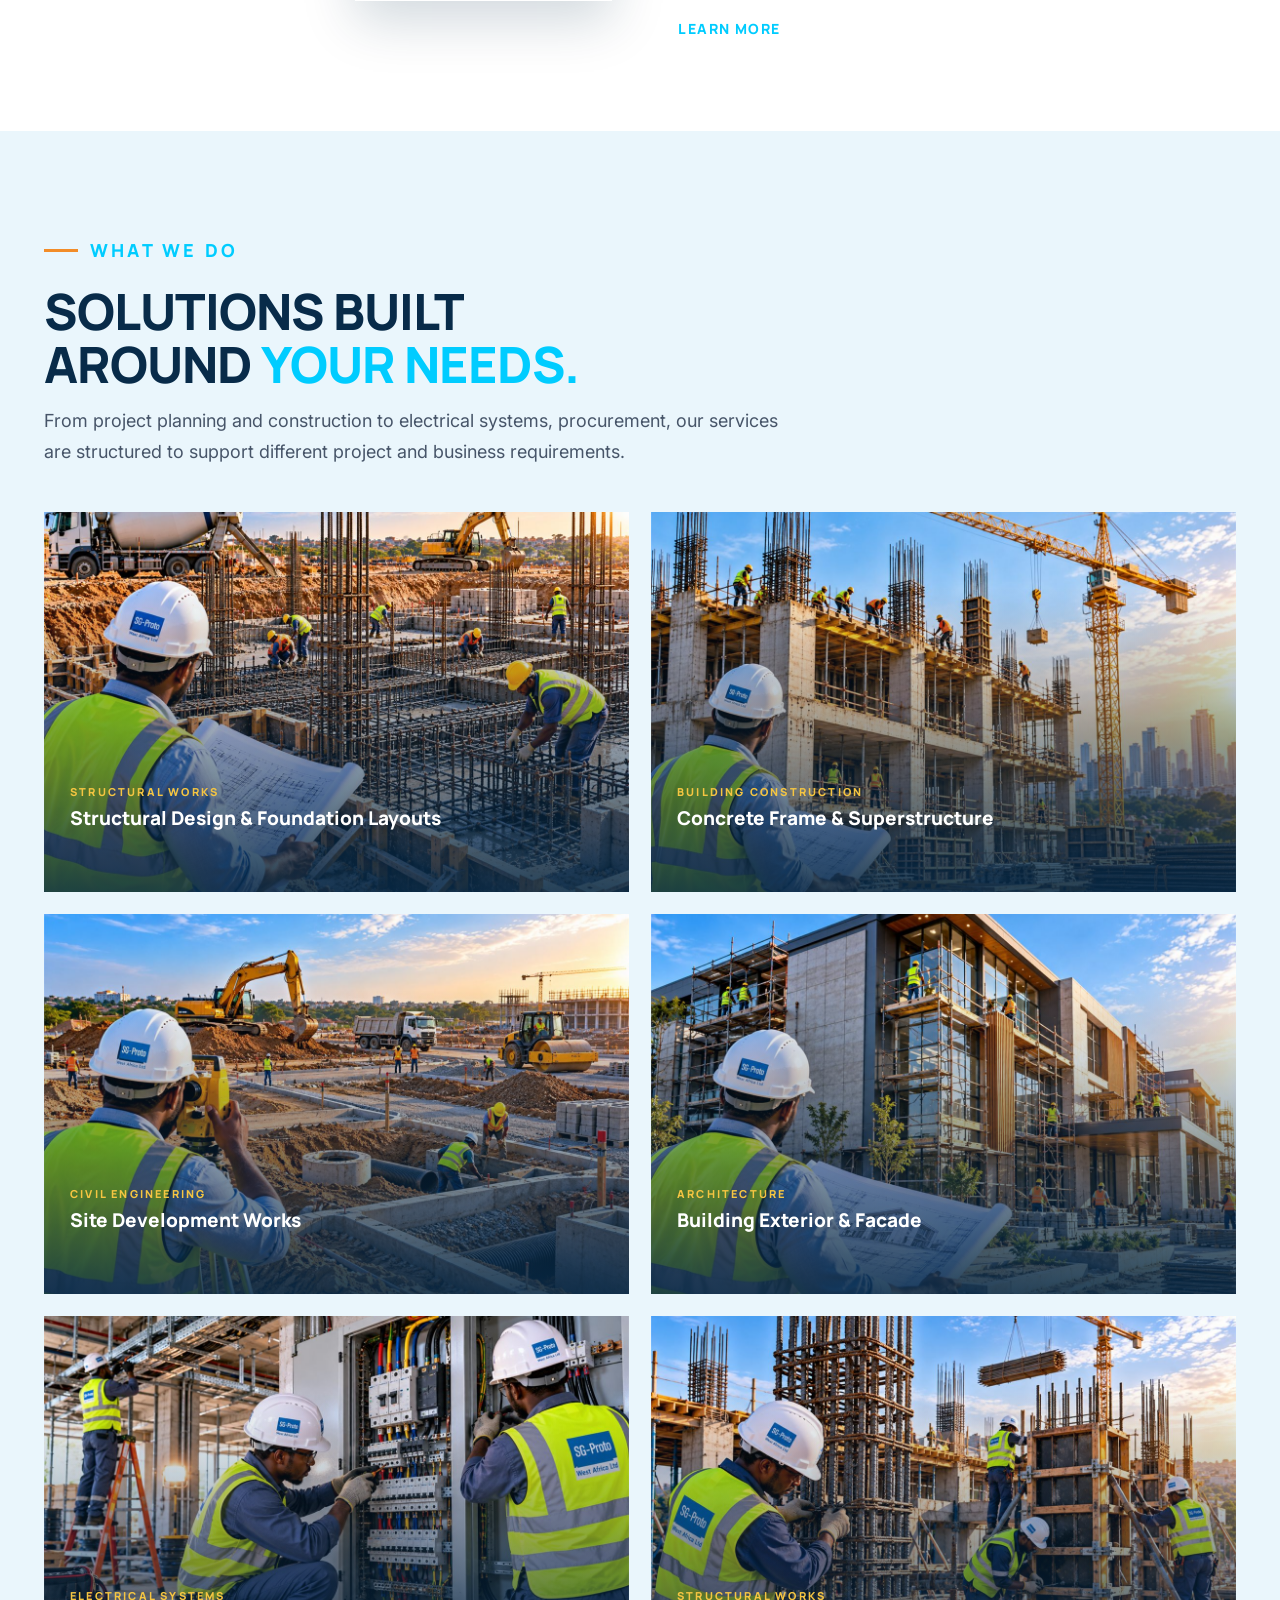
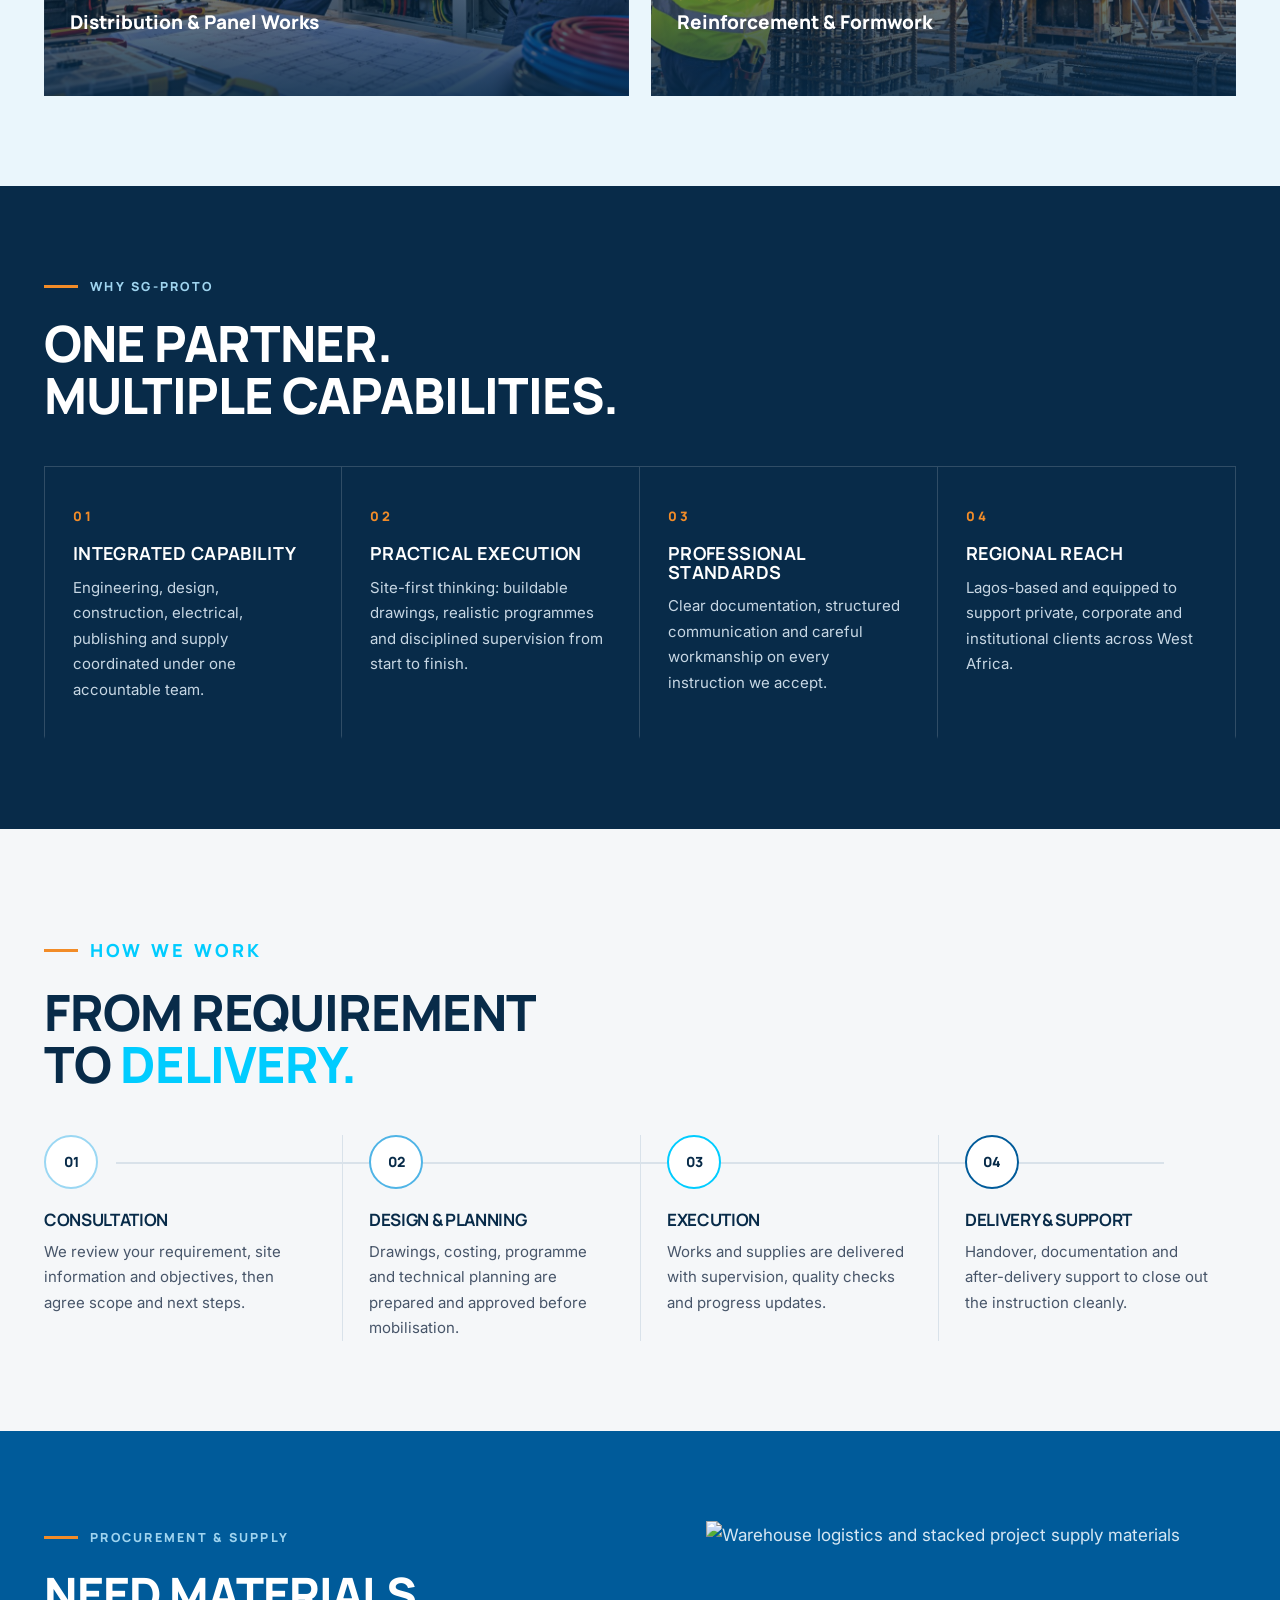
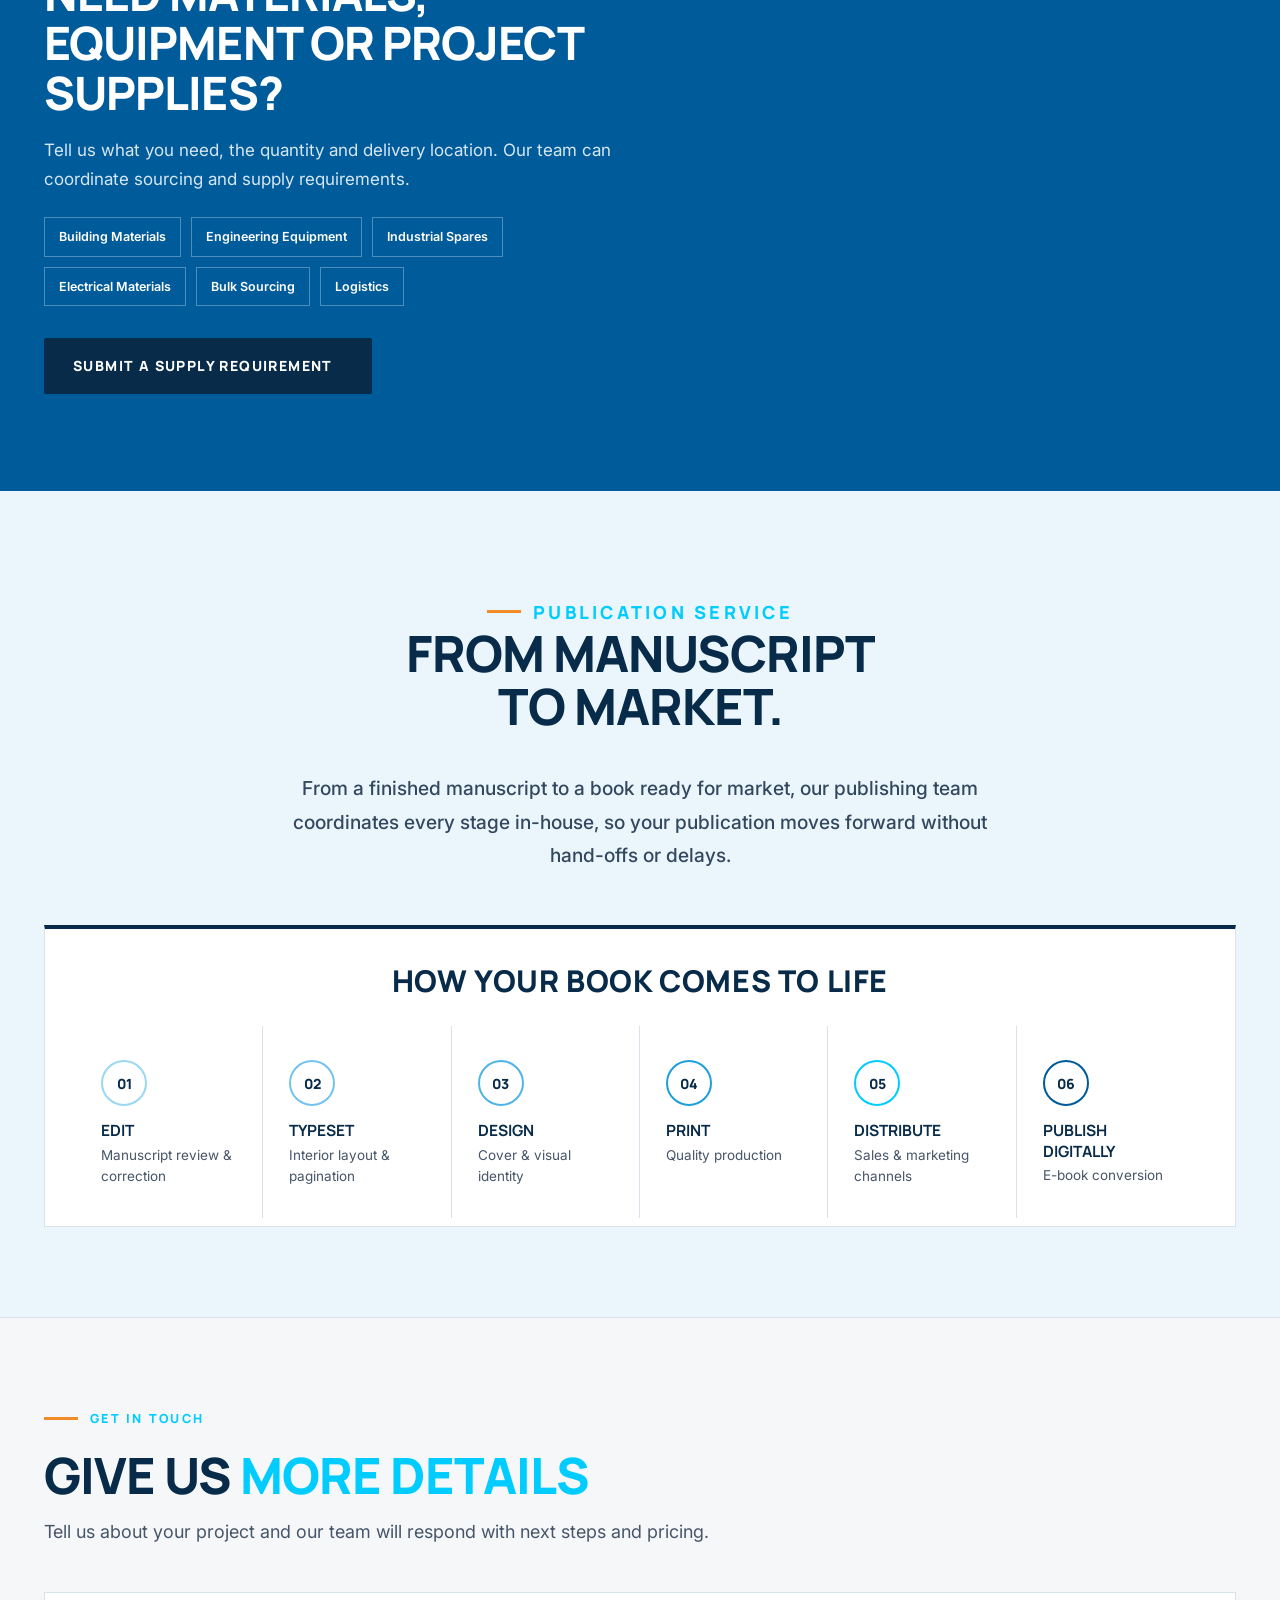
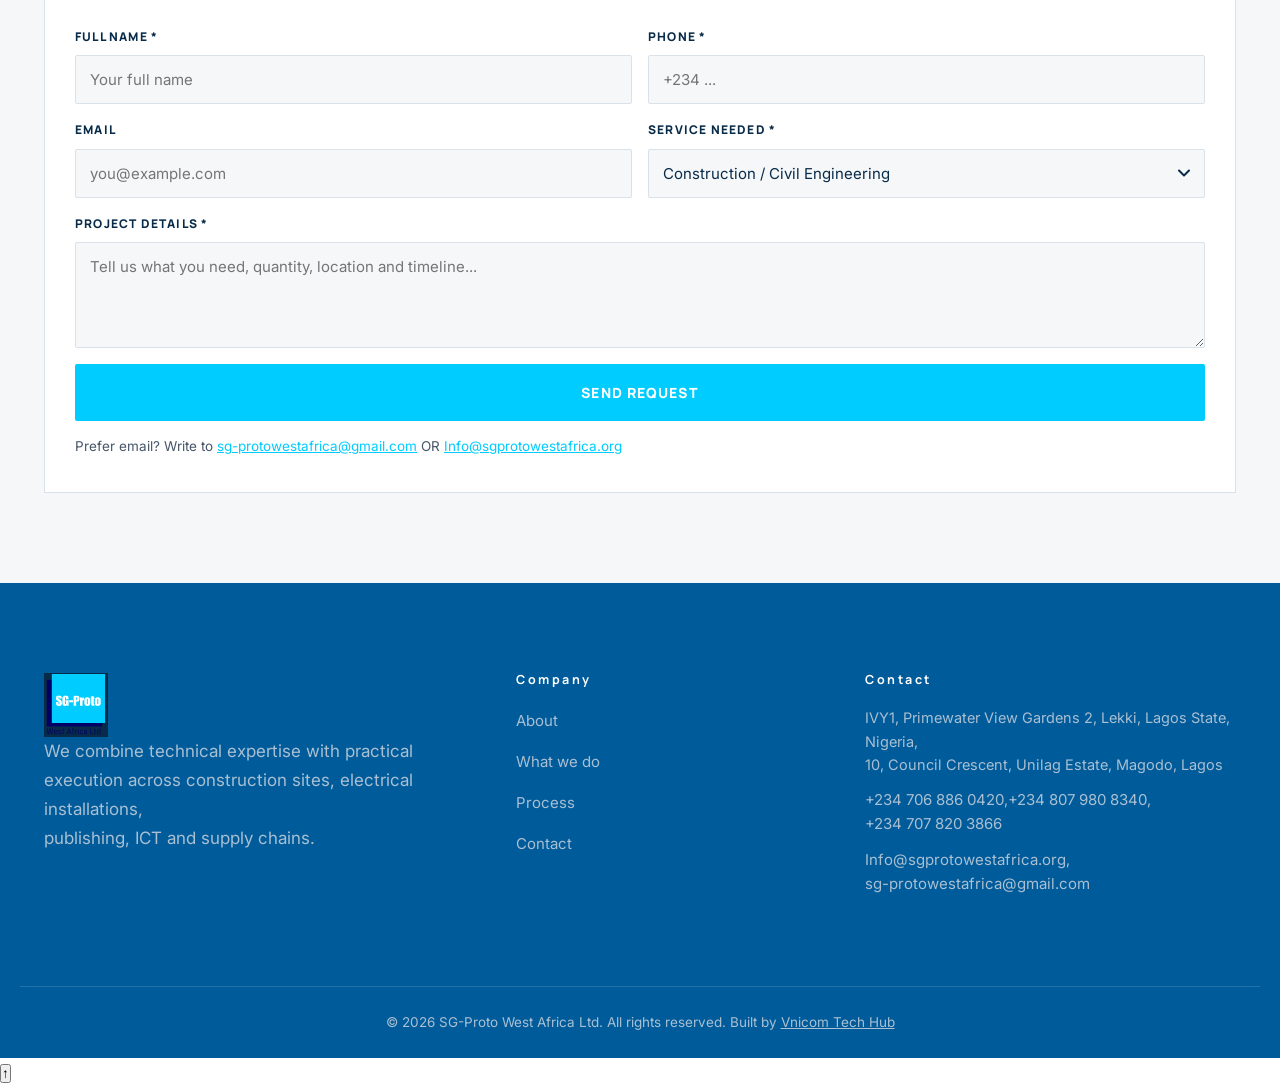
==== commit c73a3b09: "Make Request a Quote buttons link directly to WhatsApp" ====
--- a/index.html
+++ b/index.html
@@ -49,7 +49,7 @@
             </nav>
 
             <div class="header-actions">
-                <a href="#contact" class="btn btn-primary btn-sm header-quote" data-open-quote>Request a Quote
+                <a href="https://wa.me/2347068860420?text=Hello%21%20I%27d%20like%20to%20request%20a%20professional%20quote%20for%20my%20project.%20Please%20contact%20me." class="btn btn-primary btn-sm header-quote" target="_blank" rel="noopener">Request a Quote
                 </a>
                 <button class="nav-toggle" id="navToggle" aria-expanded="false" aria-controls="mobileMenu"
                     aria-label="Open menu">
@@ -68,7 +68,7 @@
                     <li><a href="#projects">What we do</a></li>
                     <li><a href="#contact">Contact</a></li>
                 </ul>
-                <a href="#contact" class="btn btn-primary btn-block" data-open-quote>Request a Quote</a>
+                <a href="https://wa.me/2347068860420?text=Hello%21%20I%27d%20like%20to%20request%20a%20professional%20quote%20for%20my%20project.%20Please%20contact%20me." class="btn btn-primary btn-block" target="_blank" rel="noopener">Request a Quote</a>
             </nav>
         </div>
     </header>
@@ -90,7 +90,7 @@
                         <p class="lead">We combine technical expertise with practical execution across construction
                             sites, electrical installations, publishing, ICT and supply chains.
                             Have a project in <br> mind? Get a professional quote today.</p>
-                        <div class="hero-btns"><a href="#contact" class="btn btn-primary" data-open-quote>Request a
+                        <div class="hero-btns"><a href="https://wa.me/2347068860420?text=Hello%21%20I%27d%20like%20to%20request%20a%20professional%20quote%20for%20my%20project.%20Please%20contact%20me." class="btn btn-primary" target="_blank" rel="noopener">Request a
                                 Quote</a><a href="#services" class="btn btn-outline">Explore Our Services</a></div>
                     </div>
                 </div>
@@ -406,14 +406,16 @@
                     <li><a href="mailto:Info@sgprotowestafrica.org">Info@sgprotowestafrica.org</a>,<br><a
                             href="mailto:sg-protowestafrica@gmail.com">sg-protowestafrica@gmail.com</a></li>
                 </ul>
+               
             </div>
         </div>
         <div class="container footer-bottom">
             <p>&copy; <span id="year">2026</span> SG-Proto West Africa Ltd. All rights reserved. Built by <a
                     href="https://www.vnicomhub.com" target="_blank" rel="noopener">Vnicom Tech Hub</a></p>
+        </div>
     </footer>
     <button class="to-top" id="toTop" aria-label="Back to top">&uarr;</button>
     <script src="script.js" defer></script>
 </body>
 
-</html>+</html>
--- a/styles.css
+++ b/styles.css
@@ -438,12 +438,48 @@
 .publishing .sec-head p{max-width:720px;margin:16px auto 0}
 .pub-head{display:flex;justify-content:space-between;align-items:flex-end;gap:32px;margin-bottom:48px}
 .pub-head h2{font-size:clamp(32px,4vw,50px);font-weight:800;text-transform:uppercase}
-.pub-head h2 span{color:var(--blue)}
-.pub-head p{max-width:360px;border-left:3px solid var(--orange);padding-left:18px}
-.pub-grid{display:grid;grid-template-columns:1fr;column-gap:clamp(36px,5vw,72px);row-gap:36px;align-items:start;margin-bottom:52px}
-.pub-copy{display:flex;flex-direction:column;align-items:center;gap:22px;text-align:center}
-.pub-lead{font-size:clamp(18px,1.5vw,20px);line-height:1.75;color:#33475e;font-weight:500;max-width:720px;text-align:center}
-.pub-media{position:relative;overflow:hidden;min-height:440px}
+.pub-head h2 span{
+    color:var(--blue)
+}
+
+.pub-head p{
+    max-width:360px;
+    border-left:3px solid var(--orange);
+    padding-left:18px
+}
+
+.pub-grid{
+    display:grid;
+    grid-template-columns:1fr;
+    column-gap:clamp(36px,5vw,72px);
+    row-gap:36px;
+    align-items:start;
+    margin-bottom:52px
+}
+
+.pub-copy{
+    display:flex;
+    flex-direction:column;
+    align-items:center;
+    gap:22px;
+    text-align:center
+}
+
+.pub-lead{
+    font-size:clamp(18px,1.5vw,20px);
+    line-height:1.75;
+    color:#33475e;
+    font-weight:500;
+    max-width:720px;
+    text-align:center
+}
+
+.pub-media{
+    position:relative;
+    overflow:hidden;
+    min-height:440px
+}
+
 .pub-media img{width:100%;height:100%;min-height:440px;object-fit:cover;transition:transform .5s}
 .pub-media:hover img{transform:scale(1.03)}
 .pub-note{position:absolute;left:24px;right:24px;bottom:24px;background:#fff;color:var(--navy);padding:16px 22px;border-left:4px solid var(--blue)}
@@ -482,6 +518,8 @@
 .pub-pipe:nth-child(3n)::after{display:grid}
 .pub-note{left:16px;right:16px;bottom:16px}
 }
+/* remove all arrows in the publishing pipeline */
+.pub-pipe:not(:last-child)::after{display:none}
 /*CONTACT*/
 .contact{background:var(--soft);border-top:1px solid var(--border)}
 .cta-panel{background:var(--navy);color:#d6e7f3;padding:clamp(36px,4.5vw,56px);margin-bottom:36px;position:relative;overflow:hidden}
@@ -498,8 +536,8 @@
 .contact-detail .ci-label{display:block;font-size:11px;letter-spacing:.18em;text-transform:uppercase;color:#00CCFF;font-weight:800;margin-bottom:4px}
 .contact-detail .ci{margin-bottom:10px;font-size:14px}
 /*FOOTER*/
-.footer{background:var(--navy);color:#a9bfd2}
-.footer-grid{display:grid;grid-template-columns:1.4fr 1fr 1.2fr;gap:40px;padding:90px 0 90px}
+.footer{background:var(--deep);color:#a9bfd2}
+.footer-grid{display:grid;grid-template-columns:1.4fr 1fr 1.2fr;gap:40px;padding:90px var(--pad) 90px}
 .brand-light .brand-text strong{color:#fff}
 .brand-light .brand-text em{color:#9fd4ef}
 /*footer logo: square badge, so constrain by height rather than the header's wide ratio*/
@@ -712,7 +750,7 @@
 .field textarea{font-size:16px}/*prevents iOS Safari auto-zoom on focus*/
 
 /*footer + floating bits*/
-.footer-grid{padding:56px 0 36px;gap:30px}
+.footer-grid{padding:56px var(--pad) 36px;gap:30px}
 }
 /*touch devices have no hover, so keep the project "view" affordance visible*/
 @media(hover:none){
